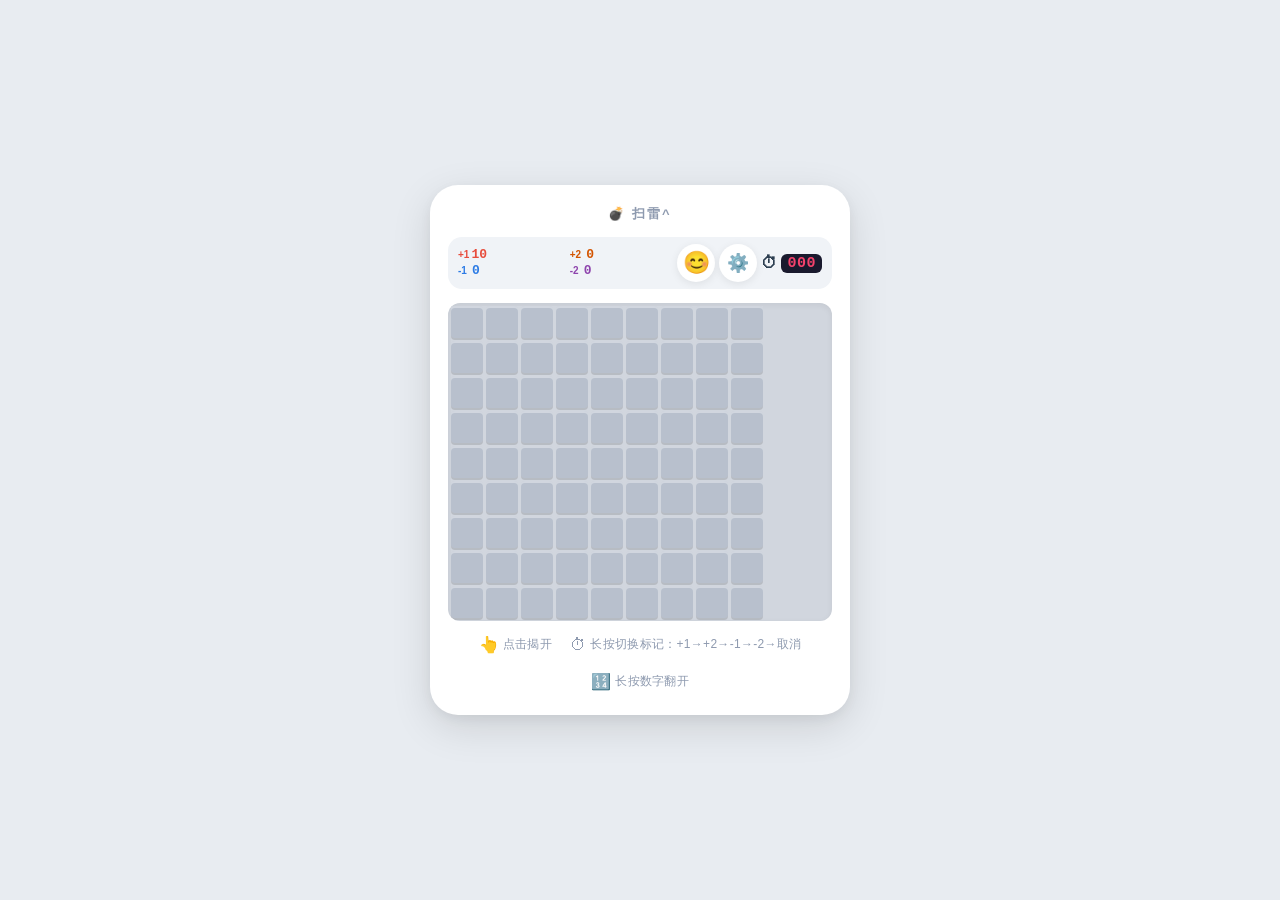
==== index.html @ 3aba7bf2 "Add files via upload" ====
<!DOCTYPE html>
<html lang="zh-CN">
<head>
    <meta charset="UTF-8">
    <meta name="viewport" content="width=device-width, initial-scale=1.0, maximum-scale=1.0, user-scalable=no, viewport-fit=cover">
    <title>扫雷^</title>
    <style>
        /* ===== CSS 变量（默认配色） ===== */
        :root {
            --cell-bg: #b8c0cd;
            --revealed-bg: #e9edf2;
            --num1-color: #2c7be5;
            --num2-color: #27ae60;
            --num3-color: #e74c3c;
            --num4-color: #1a237e;
            --num5-color: #7f1d1d;
            --num6-color: #00838f;
            --num7-color: #1a1a2e;
            --num8-color: #5d6d7e;
            --neg-num1-color: #d94b8a;
            --neg-num2-color: #d94b2a;
            --neg-num3-color: #2b8fe7;
            --neg-num4-color: #e7c82b;
            --neg-num5-color: #2be7c8;
            --neg-num6-color: #e72b8f;
            --neg-num7-color: #8f2be7;
            --neg-num8-color: #2b8fe7;
            --zero-color: #ffffff;
            --cell-size: 32px;
            --gap-size: 3px;
            --flag-pos1-color: #e74c3c;
            --flag-pos2-color: #d35400;
            --flag-neg1-color: #2c7be5;
            --flag-neg2-color: #8e44ad;
        }

        /* ===== 全局重置 ===== */
        * {
            box-sizing: border-box;
            margin: 0;
            padding: 0;
            -webkit-tap-highlight-color: transparent;
            user-select: none;
            -webkit-touch-callout: none;
        }

        body {
            font-family: -apple-system, 'Segoe UI', Roboto, 'Helvetica Neue', Arial, sans-serif;
            background: #e8ecf1;
            min-height: 100vh;
            min-height: 100dvh;
            display: flex;
            justify-content: center;
            align-items: center;
            padding: 12px;
            touch-action: pan-y;
        }

        .game-container {
            background: #ffffff;
            border-radius: 28px;
            padding: 20px 18px 24px;
            box-shadow: 0 12px 40px rgba(0, 0, 0, 0.12), 0 4px 12px rgba(0, 0, 0, 0.05);
            width: 100%;
            max-width: 420px;
            transition: all 0.2s;
            position: relative;
            display: flex;
            flex-direction: column;
            max-height: 90vh;
            max-height: 90dvh;
        }

        .game-title {
            text-align: center;
            font-size: 13px;
            font-weight: 600;
            color: #8e9aaf;
            letter-spacing: 2px;
            margin-bottom: 14px;
            text-transform: uppercase;
            flex-shrink: 0;
        }

        /* ===== 状态栏 ===== */
        .status-bar {
            display: flex;
            justify-content: space-between;
            align-items: center;
            background: #f0f3f7;
            border-radius: 14px;
            padding: 6px 10px;
            margin-bottom: 14px;
            font-weight: 600;
            height: 52px;
            gap: 4px;
            flex-shrink: 0;
        }

        .status-mines {
            display: grid;
            grid-template-columns: 1fr 1fr;
            gap: 0 8px;
            flex: 1;
            min-width: 0;
            padding: 2px 0;
        }
        .mine-remain-item {
            display: flex;
            align-items: center;
            gap: 2px;
            font-size: 11px;
            font-weight: 700;
            line-height: 1.2;
            white-space: nowrap;
        }
        .mine-remain-item .label {
            font-weight: 600;
            font-size: 10px;
        }
        .mine-remain-item .num {
            font-size: 13px;
            font-weight: 700;
            font-family: 'Courier New', monospace;
            min-width: 14px;
            text-align: center;
        }
        .mine-remain-item.pos1 .label { color: var(--flag-pos1-color); }
        .mine-remain-item.pos1 .num { color: var(--flag-pos1-color); }
        .mine-remain-item.pos2 .label { color: var(--flag-pos2-color); }
        .mine-remain-item.pos2 .num { color: var(--flag-pos2-color); }
        .mine-remain-item.neg1 .label { color: var(--flag-neg1-color); }
        .mine-remain-item.neg1 .num { color: var(--flag-neg1-color); }
        .mine-remain-item.neg2 .label { color: var(--flag-neg2-color); }
        .mine-remain-item.neg2 .num { color: var(--flag-neg2-color); }
        .mine-remain-item .num.negative {
            color: #e74c3c !important;
        }

        .status-buttons {
            display: flex;
            gap: 4px;
            flex-shrink: 0;
        }

        .reset-btn, .settings-btn {
            width: 38px;
            height: 38px;
            border-radius: 50%;
            border: none;
            background: #ffffff;
            font-size: 22px;
            cursor: pointer;
            box-shadow: 0 2px 8px rgba(0, 0, 0, 0.08);
            transition: transform 0.15s ease, box-shadow 0.15s ease;
            display: flex;
            align-items: center;
            justify-content: center;
            line-height: 1;
            touch-action: manipulation;
            flex-shrink: 0;
        }
        .reset-btn:active, .settings-btn:active {
            transform: scale(0.88);
            box-shadow: 0 1px 4px rgba(0, 0, 0, 0.06);
        }
        .settings-btn {
            font-size: 18px;
        }
        .reset-btn.game-over {
            animation: pulse 0.6s ease 3;
        }
        @keyframes pulse {
            0%, 100% { transform: scale(1); }
            50% { transform: scale(1.15); }
        }

        .status-timer {
            display: flex;
            align-items: center;
            gap: 4px;
            color: #2c3e50;
            font-variant-numeric: tabular-nums;
            flex-shrink: 0;
            font-size: 14px;
        }
        .status-timer .icon {
            font-size: 16px;
            line-height: 1;
        }
        .status-timer .number {
            min-width: 28px;
            text-align: center;
            background: #1a1a2e;
            color: #f5426c;
            padding: 1px 6px;
            border-radius: 6px;
            font-size: 15px;
            font-weight: 700;
            letter-spacing: 0.5px;
            font-family: 'Courier New', monospace;
        }

        /* ===== 网格容器 ===== */
        .grid-wrapper {
            position: relative;
            touch-action: pan-x pan-y;
            border-radius: 12px;
            overflow: auto;
            background: #d1d6de;
            padding: 3px;
            box-shadow: inset 0 2px 6px rgba(0, 0, 0, 0.06);
            flex: 1;
            min-height: 0;
            -webkit-overflow-scrolling: touch;
            scrollbar-width: thin;
            scrollbar-color: #b0b8c4 #d1d6de;
        }
        .grid-wrapper::-webkit-scrollbar {
            width: 6px;
            height: 6px;
        }
        .grid-wrapper::-webkit-scrollbar-thumb {
            background: #b0b8c4;
            border-radius: 4px;
        }
        .grid-wrapper::-webkit-scrollbar-track {
            background: #d1d6de;
        }

        .grid {
            display: grid;
            gap: var(--gap-size);
            background: #d1d6de;
            width: fit-content;
            height: fit-content;
        }

        .cell {
            background: var(--cell-bg);
            border-radius: 4px;
            display: flex;
            align-items: center;
            justify-content: center;
            font-size: calc(var(--cell-size) * 0.6);
            font-weight: 800;
            cursor: pointer;
            transition: background 0.1s ease, transform 0.1s ease, box-shadow 0.1s ease;
            box-shadow: 0 2px 0 rgba(0, 0, 0, 0.12), inset 0 2px 0 rgba(255, 255, 255, 0.35);
            color: #1a1a2e;
            touch-action: none;
            position: relative;
            will-change: transform;
            width: var(--cell-size);
            height: var(--cell-size);
            flex-shrink: 0;
        }
        .cell:active:not(.revealed):not(.flagged) {
            transform: scale(0.92);
            box-shadow: 0 1px 0 rgba(0, 0, 0, 0.08);
        }
        .cell.revealed {
            background: var(--revealed-bg);
            box-shadow: inset 0 1px 3px rgba(0, 0, 0, 0.06);
            cursor: default;
        }
        .cell.revealed:active {
            transform: none;
        }
        .cell.flagged {
            background: var(--cell-bg);
            box-shadow: 0 2px 0 rgba(0, 0, 0, 0.12), inset 0 2px 0 rgba(255, 255, 255, 0.35);
        }
        .cell.flagged .flag-label {
            font-size: calc(var(--cell-size) * 0.5);
            font-weight: 700;
            line-height: 1;
        }
        .cell.flagged .flag-label.pos1 { color: var(--flag-pos1-color); }
        .cell.flagged .flag-label.pos2 { color: var(--flag-pos2-color); }
        .cell.flagged .flag-label.neg1 { color: var(--flag-neg1-color); }
        .cell.flagged .flag-label.neg2 { color: var(--flag-neg2-color); }

        .cell.mine-exploded {
            background: #f5426c !important;
            box-shadow: inset 0 0 0 2px #c0392b !important;
        }
        .cell.mine-shown {
            background: var(--revealed-bg);
            box-shadow: inset 0 1px 3px rgba(0, 0, 0, 0.06);
        }
        .cell.mine-shown .mine-icon {
            font-size: calc(var(--cell-size) * 0.55);
            line-height: 1;
        }
        .cell.flag-wrong {
            background: #e9edf2;
            box-shadow: inset 0 1px 3px rgba(0, 0, 0, 0.06);
        }
        .cell.flag-wrong .wrong-icon {
            font-size: calc(var(--cell-size) * 0.5);
            color: #e74c3c;
        }

        .cell.n1 { color: var(--num1-color); }
        .cell.n2 { color: var(--num2-color); }
        .cell.n3 { color: var(--num3-color); }
        .cell.n4 { color: var(--num4-color); }
        .cell.n5 { color: var(--num5-color); }
        .cell.n6 { color: var(--num6-color); }
        .cell.n7 { color: var(--num7-color); }
        .cell.n8 { color: var(--num8-color); }
        .cell.nn1 { color: var(--neg-num1-color); }
        .cell.nn2 { color: var(--neg-num2-color); }
        .cell.nn3 { color: var(--neg-num3-color); }
        .cell.nn4 { color: var(--neg-num4-color); }
        .cell.nn5 { color: var(--neg-num5-color); }
        .cell.nn6 { color: var(--neg-num6-color); }
        .cell.nn7 { color: var(--neg-num7-color); }
        .cell.nn8 { color: var(--neg-num8-color); }
        .cell.zero { color: var(--zero-color); }

        .cell.chord-highlight {
            box-shadow: 0 0 0 3px #ffcc00, 0 0 12px #ffaa00 !important;
            z-index: 2;
            transition: box-shadow 0.15s ease;
        }
        .cell.revealed.chord-highlight {
            box-shadow: 0 0 0 3px #ffcc00, 0 0 12px #ffaa00 !important;
        }

        .footer-hint {
            display: flex;
            justify-content: center;
            gap: 18px;
            margin-top: 14px;
            font-size: 12px;
            color: #8e9aaf;
            font-weight: 500;
            letter-spacing: 0.3px;
            flex-wrap: wrap;
            flex-shrink: 0;
        }
        .footer-hint span {
            display: flex;
            align-items: center;
            gap: 4px;
        }
        .footer-hint .hint-icon {
            font-size: 16px;
        }

        .game-overlay {
            position: absolute;
            inset: 0;
            background: rgba(0, 0, 0, 0.45);
            backdrop-filter: blur(6px);
            -webkit-backdrop-filter: blur(6px);
            border-radius: 12px;
            display: none;
            flex-direction: column;
            align-items: center;
            justify-content: center;
            gap: 8px;
            z-index: 10;
            animation: fadeIn 0.35s ease;
        }
        .game-overlay.show {
            display: flex;
        }
        @keyframes fadeIn {
            from { opacity: 0; transform: scale(0.96); }
            to { opacity: 1; transform: scale(1); }
        }
        .game-overlay .result-icon { font-size: 56px; line-height: 1; }
        .game-overlay .result-text { font-size: 22px; font-weight: 700; color: #ffffff; text-shadow: 0 2px 12px rgba(0,0,0,0.2); }
        .game-overlay .result-sub { font-size: 13px; color: rgba(255,255,255,0.75); margin-top: 2px; }

        /* ===== 设置面板 ===== */
        .settings-overlay {
            position: fixed;
            inset: 0;
            background: rgba(0, 0, 0, 0.5);
            backdrop-filter: blur(4px);
            -webkit-backdrop-filter: blur(4px);
            display: none;
            justify-content: center;
            align-items: center;
            z-index: 1000;
            padding: 20px;
            animation: fadeIn 0.25s ease;
        }
        .settings-overlay.open {
            display: flex;
        }
        .settings-panel {
            background: #ffffff;
            border-radius: 24px;
            max-width: 420px;
            width: 100%;
            max-height: 85vh;
            padding: 24px 20px 20px;
            box-shadow: 0 20px 60px rgba(0, 0, 0, 0.3);
            display: flex;
            flex-direction: column;
            overflow: hidden;
            animation: slideUp 0.25s ease;
        }
        @keyframes slideUp {
            from { transform: translateY(30px); opacity: 0; }
            to { transform: translateY(0); opacity: 1; }
        }
        .settings-header {
            display: flex;
            justify-content: space-between;
            align-items: center;
            margin-bottom: 16px;
            flex-shrink: 0;
        }
        .settings-header h2 { font-size: 18px; font-weight: 700; color: #1a1a2e; }
        .settings-close {
            background: none;
            border: none;
            font-size: 28px;
            line-height: 1;
            cursor: pointer;
            color: #8e9aaf;
            padding: 0 4px;
            touch-action: manipulation;
        }
        .settings-tabs {
            display: flex;
            gap: 8px;
            margin-bottom: 16px;
            flex-shrink: 0;
            border-bottom: 2px solid #eef0f2;
            padding-bottom: 8px;
        }
        .settings-tabs button {
            flex: 1;
            padding: 8px 0;
            border: none;
            background: none;
            font-size: 15px;
            font-weight: 600;
            color: #8e9aaf;
            cursor: pointer;
            transition: color 0.15s, border-color 0.15s;
            border-bottom: 2px solid transparent;
            margin-bottom: -10px;
            touch-action: manipulation;
        }
        .settings-tabs button.active {
            color: #2c7be5;
            border-bottom-color: #2c7be5;
        }
        .settings-tabs button:active {
            transform: scale(0.96);
        }
        .settings-tab-content {
            display: none;
            overflow-y: auto;
            flex: 1;
            padding-right: 4px;
        }
        .settings-tab-content.active {
            display: block;
        }

        .settings-group { margin-bottom: 14px; }
        .settings-group label { display: block; font-size: 13px; font-weight: 600; color: #2c3e50; margin-bottom: 4px; }
        .settings-color-row { display: flex; align-items: center; gap: 12px; }
        .settings-color-row input[type="color"] {
            width: 44px; height: 44px; border: 2px solid #d1d6de; border-radius: 8px; padding: 2px;
            cursor: pointer; background: transparent; flex-shrink: 0;
        }
        .settings-color-row input[type="text"] {
            flex: 1; padding: 8px 10px; border: 1.5px solid #d1d6de; border-radius: 8px;
            font-size: 14px; font-family: monospace; background: #f8f9fa; color: #1a1a2e;
            outline: none; transition: border 0.15s;
        }
        .settings-color-row input[type="text"]:focus { border-color: #2c7be5; }

        .config-group { margin-bottom: 16px; }
        .config-group label { display: block; font-size: 13px; font-weight: 600; color: #2c3e50; margin-bottom: 4px; }
        .config-group input[type="number"] {
            width: 100%; padding: 10px 12px; border: 1.5px solid #d1d6de; border-radius: 8px;
            font-size: 16px; background: #f8f9fa; color: #1a1a2e; outline: none; transition: border 0.15s;
            -moz-appearance: textfield;
        }
        .config-group input[type="number"]:focus { border-color: #2c7be5; }
        .config-group input[type="number"]::-webkit-outer-spin-button,
        .config-group input[type="number"]::-webkit-inner-spin-button {
            -webkit-appearance: none; margin: 0;
        }
        .config-hint { font-size: 12px; color: #8e9aaf; margin-top: 4px; }

        .preset-grid {
            display: grid;
            grid-template-columns: repeat(3, 1fr);
            gap: 6px;
            margin-bottom: 6px;
        }
        .preset-btn {
            padding: 6px 4px;
            border: 1.5px solid #d1d6de;
            border-radius: 8px;
            background: #f8f9fa;
            font-size: 11px;
            font-weight: 600;
            color: #2c3e50;
            cursor: pointer;
            transition: background 0.15s, border-color 0.15s, transform 0.1s;
            touch-action: manipulation;
            text-align: center;
            line-height: 1.3;
            min-height: 32px;
        }
        .preset-btn:active {
            transform: scale(0.94);
            background: #e9ecf0;
        }
        .preset-btn:hover {
            border-color: #2c7be5;
            background: #f0f4ff;
        }
        .preset-label {
            font-size: 12px;
            font-weight: 600;
            color: #2c3e50;
            margin-bottom: 6px;
            display: block;
        }

        .settings-actions {
            display: flex; gap: 12px; margin-top: 16px; flex-shrink: 0;
            padding-top: 12px; border-top: 1px solid #eef0f2;
        }
        .settings-actions button {
            flex: 1; padding: 12px; border: none; border-radius: 12px;
            font-size: 15px; font-weight: 600; cursor: pointer;
            transition: transform 0.1s, box-shadow 0.1s;
            touch-action: manipulation;
        }
        .settings-actions button:active { transform: scale(0.96); }
        .btn-reset-default { background: #f0f3f7; color: #2c3e50; }
        .btn-save { background: #2c7be5; color: #ffffff; box-shadow: 0 4px 12px rgba(44,123,229,0.25); }
        .btn-save:active { box-shadow: 0 2px 6px rgba(44,123,229,0.2); }

        /* ===== 响应式 ===== */
        @media (max-width: 400px) {
            .game-container { padding: 14px 12px 18px; border-radius: 20px; }
            .status-bar { padding: 4px 8px; height: 46px; border-radius: 10px; }
            .status-mines { gap: 0 4px; }
            .mine-remain-item { font-size: 9px; }
            .mine-remain-item .num { font-size: 11px; min-width: 12px; }
            .reset-btn, .settings-btn { width: 32px; height: 32px; font-size: 18px; }
            .settings-btn { font-size: 15px; }
            .status-timer { font-size: 12px; }
            .status-timer .number { font-size: 13px; min-width: 24px; padding: 1px 4px; }
            .footer-hint { font-size: 11px; gap: 12px; margin-top: 10px; }
            .game-overlay .result-icon { font-size: 44px; }
            .game-overlay .result-text { font-size: 18px; }
            .settings-panel { padding: 20px 16px 16px; }
            .settings-color-row input[type="color"] { width: 38px; height: 38px; }
            :root { --cell-size: 28px; }
            .preset-btn { font-size: 10px; padding: 4px 3px; min-height: 28px; }
        }
        @media (max-width: 360px) {
            .game-container { padding: 10px 8px 14px; border-radius: 16px; }
            .status-bar { padding: 3px 6px; height: 40px; border-radius: 8px; }
            .status-mines { gap: 0 3px; }
            .mine-remain-item { font-size: 8px; }
            .mine-remain-item .num { font-size: 10px; min-width: 10px; }
            .reset-btn, .settings-btn { width: 28px; height: 28px; font-size: 15px; }
            .settings-btn { font-size: 13px; }
            .status-timer { font-size: 10px; }
            .status-timer .number { font-size: 11px; min-width: 20px; padding: 1px 3px; }
            .footer-hint { font-size: 10px; gap: 8px; margin-top: 8px; flex-wrap: wrap; }
            .game-overlay .result-icon { font-size: 36px; }
            .game-overlay .result-text { font-size: 16px; }
            .game-title { font-size: 11px; margin-bottom: 10px; }
            .settings-panel { padding: 16px 12px 14px; }
            .settings-color-row input[type="color"] { width: 34px; height: 34px; }
            .settings-color-row input[type="text"] { font-size: 12px; padding: 6px 8px; }
            :root { --cell-size: 24px; }
            .preset-btn { font-size: 9px; padding: 3px 2px; min-height: 24px; }
        }
        @media (max-height: 500px) and (orientation: landscape) {
            .game-container { padding: 10px 16px 14px; max-width: 380px; max-height: 95vh; }
            .game-title { display: none; }
            .status-bar { height: 36px; padding: 3px 8px; margin-bottom: 8px; }
            .mine-remain-item { font-size: 8px; }
            .mine-remain-item .num { font-size: 10px; min-width: 10px; }
            .reset-btn, .settings-btn { width: 28px; height: 28px; font-size: 15px; }
            .settings-btn { font-size: 13px; }
            .status-timer { font-size: 10px; }
            .status-timer .number { font-size: 11px; min-width: 20px; padding: 1px 3px; }
            .footer-hint { margin-top: 6px; font-size: 10px; }
            .settings-panel { max-height: 90vh; padding: 16px; }
            :root { --cell-size: 24px; }
            .preset-btn { font-size: 9px; padding: 3px 2px; min-height: 24px; }
        }
        @supports (padding: max(0px)) {
            .game-container { padding-left: max(18px, env(safe-area-inset-left)); padding-right: max(18px, env(safe-area-inset-right)); }
        }
    </style>
</head>
<body>

    <div class="game-container" id="app">
        <div class="game-title">💣 扫雷^</div>

        <!-- ===== 状态栏 ===== -->
        <div class="status-bar">
            <div class="status-mines" id="statusMines">
                <span class="mine-remain-item pos1"><span class="label">+1</span><span class="num" id="pos1Remain">0</span></span>
                <span class="mine-remain-item pos2"><span class="label">+2</span><span class="num" id="pos2Remain">0</span></span>
                <span class="mine-remain-item neg1"><span class="label">-1</span><span class="num" id="neg1Remain">0</span></span>
                <span class="mine-remain-item neg2"><span class="label">-2</span><span class="num" id="neg2Remain">0</span></span>
            </div>
            <div class="status-buttons">
                <button class="reset-btn" id="resetBtn" aria-label="重新开始">😊</button>
                <button class="settings-btn" id="settingsBtn" aria-label="设置">⚙️</button>
            </div>
            <div class="status-timer">
                <span class="icon">⏱</span>
                <span class="number" id="timerDisplay">000</span>
            </div>
        </div>

        <!-- ===== 网格 ===== -->
        <div class="grid-wrapper" id="gridWrapper">
            <div class="grid" id="grid"></div>
            <div class="game-overlay" id="gameOverlay">
                <div class="result-icon" id="resultIcon">💥</div>
                <div class="result-text" id="resultText">游戏结束</div>
                <div class="result-sub" id="resultSub">点击 😊 重新开始</div>
            </div>
        </div>

        <div class="footer-hint">
            <span><span class="hint-icon">👆</span> 点击揭开</span>
            <span><span class="hint-icon">⏱</span> 长按切换标记：+1→+2→-1→-2→取消</span>
            <span><span class="hint-icon">🔢</span> 长按数字翻开</span>
        </div>
    </div>

    <!-- ===== 设置面板 ===== -->
    <div class="settings-overlay" id="settingsOverlay">
        <div class="settings-panel">
            <div class="settings-header">
                <h2>⚙️ 设置</h2>
                <button class="settings-close" id="settingsClose">✕</button>
            </div>
            <div class="settings-tabs" id="settingsTabs">
                <button class="active" data-tab="color">🎨 颜色</button>
                <button data-tab="config">⚙️ 配置</button>
            </div>
            <div class="settings-tab-content active" id="tabColor">
                <div id="settingsItems"></div>
            </div>
            <div class="settings-tab-content" id="tabConfig">
                <div class="config-group" style="margin-bottom: 12px;">
                    <span class="preset-label">📌 预设配置</span>
                    <div class="preset-grid" id="presetGrid"></div>
                </div>
                <div class="config-group">
                    <label for="configRows">高度（行数）</label>
                    <input type="number" id="configRows" min="1" max="72" value="9">
                    <div class="config-hint">1 ~ 72</div>
                </div>
                <div class="config-group">
                    <label for="configCols">宽度（列数）</label>
                    <input type="number" id="configCols" min="1" max="72" value="9">
                    <div class="config-hint">1 ~ 72，且不能与高度同时为 1</div>
                </div>
                <div class="config-group">
                    <label for="configMines">总雷数</label>
                    <input type="number" id="configMines" min="1" value="10">
                    <div class="config-hint" id="mineHint">最大 ≤ floor(行×列/2)</div>
                </div>
                <div class="config-group">
                    <label for="configPosDouble">正双雷数量 (+2)</label>
                    <input type="number" id="configPosDouble" min="0" value="0">
                    <div class="config-hint">≥0，且 ≤ 总雷数</div>
                </div>
                <div class="config-group">
                    <label for="configNegTotal">负雷总数 (-1 和 -2)</label>
                    <input type="number" id="configNegTotal" min="0" value="0">
                    <div class="config-hint" id="negTotalHint">≤ 总雷数 − 正双雷数</div>
                </div>
                <div class="config-group">
                    <label for="configNegDouble">负双雷数量 (-2)</label>
                    <input type="number" id="configNegDouble" min="0" value="0">
                    <div class="config-hint">0 ~ 负雷总数</div>
                </div>
            </div>
            <div class="settings-actions">
                <button class="btn-reset-default" id="resetDefaultColors">重置默认</button>
                <button class="btn-save" id="saveSettings">保存</button>
            </div>
        </div>
    </div>

    <script>
        // ============================================================
        //  扫雷 · 正负雷版  —— 完整逻辑（含12种预设配置）
        // ============================================================

        (function() {
            'use strict';

            // ---------- 常量 ----------
            const DEFAULT_ROWS = 9;
            const DEFAULT_COLS = 9;
            const DEFAULT_MINES = 10;
            const DEFAULT_POS_DOUBLE = 0;
            const DEFAULT_NEG_TOTAL = 0;
            const DEFAULT_NEG_DOUBLE = 0;
            const LONG_PRESS_MS = 450;

            // ---------- 预设配置数据 ----------
            const PRESET_DATA = [
                { name: '初级', rows: 9, cols: 9, mines: 10, posDouble: 0, negTotal: 0, negDouble: 0 },
                { name: '中级', rows: 16, cols: 16, mines: 40, posDouble: 0, negTotal: 0, negDouble: 0 },
                { name: '专家', rows: 16, cols: 30, mines: 99, posDouble: 0, negTotal: 0, negDouble: 0 },
                { name: '初级-双雷', rows: 9, cols: 9, mines: 10, posDouble: 3, negTotal: 0, negDouble: 0 },
                { name: '中级-双雷', rows: 16, cols: 16, mines: 40, posDouble: 12, negTotal: 0, negDouble: 0 },
                { name: '专家-双雷', rows: 16, cols: 30, mines: 99, posDouble: 39, negTotal: 0, negDouble: 0 },
                { name: '初级-负雷', rows: 9, cols: 9, mines: 10, posDouble: 0, negTotal: 3, negDouble: 0 },
                { name: '中级-负雷', rows: 16, cols: 16, mines: 40, posDouble: 0, negTotal: 12, negDouble: 0 },
                { name: '专家-负雷', rows: 16, cols: 30, mines: 99, posDouble: 0, negTotal: 39, negDouble: 0 },
                { name: '初级-负双雷', rows: 9, cols: 9, mines: 10, posDouble: 1, negTotal: 2, negDouble: 1 },
                { name: '中级-负双雷', rows: 16, cols: 16, mines: 40, posDouble: 5, negTotal: 7, negDouble: 2 },
                { name: '专家-负双雷', rows: 16, cols: 30, mines: 99, posDouble: 15, negTotal: 24, negDouble: 9 },
            ];

            // ---------- DOM 引用 ----------
            const gridEl = document.getElementById('grid');
            const timerDisplayEl = document.getElementById('timerDisplay');
            const resetBtn = document.getElementById('resetBtn');
            const overlay = document.getElementById('gameOverlay');
            const resultIcon = document.getElementById('resultIcon');
            const resultText = document.getElementById('resultText');
            const resultSub = document.getElementById('resultSub');
            const gridWrapper = document.getElementById('gridWrapper');
            const settingsBtn = document.getElementById('settingsBtn');
            const settingsOverlay = document.getElementById('settingsOverlay');
            const settingsClose = document.getElementById('settingsClose');
            const settingsItems = document.getElementById('settingsItems');
            const resetDefaultColorsBtn = document.getElementById('resetDefaultColors');
            const saveSettingsBtn = document.getElementById('saveSettings');
            const configRows = document.getElementById('configRows');
            const configCols = document.getElementById('configCols');
            const configMines = document.getElementById('configMines');
            const configPosDouble = document.getElementById('configPosDouble');
            const configNegTotal = document.getElementById('configNegTotal');
            const configNegDouble = document.getElementById('configNegDouble');
            const mineHint = document.getElementById('mineHint');
            const negTotalHint = document.getElementById('negTotalHint');
            const settingsTabs = document.getElementById('settingsTabs');
            const presetGrid = document.getElementById('presetGrid');

            const pos1RemainEl = document.getElementById('pos1Remain');
            const pos2RemainEl = document.getElementById('pos2Remain');
            const neg1RemainEl = document.getElementById('neg1Remain');
            const neg2RemainEl = document.getElementById('neg2Remain');

            // ---------- 颜色变量 ----------
            const colorVars = {
                '未揭开背景': '--cell-bg',
                '已揭开背景': '--revealed-bg',
                '数字1颜色': '--num1-color',
                '数字2颜色': '--num2-color',
                '数字3颜色': '--num3-color',
                '数字4颜色': '--num4-color',
                '数字5颜色': '--num5-color',
                '数字6颜色': '--num6-color',
                '数字7颜色': '--num7-color',
                '数字8颜色': '--num8-color',
                '负数字1颜色': '--neg-num1-color',
                '负数字2颜色': '--neg-num2-color',
                '负数字3颜色': '--neg-num3-color',
                '负数字4颜色': '--neg-num4-color',
                '负数字5颜色': '--neg-num5-color',
                '负数字6颜色': '--neg-num6-color',
                '负数字7颜色': '--neg-num7-color',
                '负数字8颜色': '--neg-num8-color',
                '数字0颜色': '--zero-color',
                '+1标记颜色': '--flag-pos1-color',
                '+2标记颜色': '--flag-pos2-color',
                '-1标记颜色': '--flag-neg1-color',
                '-2标记颜色': '--flag-neg2-color',
            };

            const defaultColors = {
                '--cell-bg': '#b8c0cd',
                '--revealed-bg': '#e9edf2',
                '--num1-color': '#2c7be5',
                '--num2-color': '#27ae60',
                '--num3-color': '#e74c3c',
                '--num4-color': '#1a237e',
                '--num5-color': '#7f1d1d',
                '--num6-color': '#00838f',
                '--num7-color': '#1a1a2e',
                '--num8-color': '#5d6d7e',
                '--neg-num1-color': '#d94b8a',
                '--neg-num2-color': '#d94b2a',
                '--neg-num3-color': '#2b8fe7',
                '--neg-num4-color': '#e7c82b',
                '--neg-num5-color': '#2be7c8',
                '--neg-num6-color': '#e72b8f',
                '--neg-num7-color': '#8f2be7',
                '--neg-num8-color': '#2b8fe7',
                '--zero-color': '#ffffff',
                '--flag-pos1-color': '#e74c3c',
                '--flag-pos2-color': '#d35400',
                '--flag-neg1-color': '#2c7be5',
                '--flag-neg2-color': '#8e44ad',
            };

            // ---------- 游戏配置 ----------
            let ROWS = DEFAULT_ROWS;
            let COLS = DEFAULT_COLS;
            let TOTAL_MINES = DEFAULT_MINES;
            let POS_DOUBLE = DEFAULT_POS_DOUBLE;
            let NEG_TOTAL = DEFAULT_NEG_TOTAL;
            let NEG_DOUBLE = DEFAULT_NEG_DOUBLE;

            let configPos1 = 0;
            let configPos2 = 0;
            let configNeg1 = 0;
            let configNeg2 = 0;

            // ---------- 游戏状态 ----------
            let board = [];
            let gameActive = false;
            let gameOver = false;
            let firstClick = true;
            let flagCount = 0;
            let revealedCount = 0;
            let timerInterval = null;
            let seconds = 0;
            let timerStarted = false;

            let touchState = {
                cell: null,
                row: -1,
                col: -1,
                timer: null,
                startX: 0,
                startY: 0,
                isLongPress: false,
            };

            // ---------- 工具函数 ----------
            function formatTime(sec) {
                return String(Math.min(sec, 999)).padStart(3, '0');
            }

            // ---------- 颜色设置 ----------
            function getCurrentColors() {
                const colors = {};
                for (const [label, varName] of Object.entries(colorVars)) {
                    const val = getComputedStyle(document.documentElement).getPropertyValue(varName).trim();
                    colors[varName] = val || defaultColors[varName];
                }
                return colors;
            }
            function applyColors(colorMap) {
                for (const [varName, hex] of Object.entries(colorMap)) {
                    if (hex && hex.startsWith('#')) {
                        document.documentElement.style.setProperty(varName, hex);
                    }
                }
            }
            function saveColorsToStorage(colorMap) {
                try { localStorage.setItem('minesweeper-colors', JSON.stringify(colorMap)); } catch (_) {}
            }
            function loadColorsFromStorage() {
                try {
                    const data = localStorage.getItem('minesweeper-colors');
                    if (data) {
                        const parsed = JSON.parse(data);
                        const valid = {};
                        for (const [key, val] of Object.entries(parsed)) {
                            if (defaultColors.hasOwnProperty(key) && val && val.startsWith('#')) {
                                valid[key] = val;
                            }
                        }
                        if (Object.keys(valid).length > 0) return valid;
                    }
                } catch (_) {}
                return null;
            }
            function resetToDefaultColors() {
                applyColors(defaultColors);
                saveColorsToStorage(defaultColors);
                buildSettingsItems();
            }
            function buildSettingsItems() {
                const colors = getCurrentColors();
                let html = '';
                for (const [label, varName] of Object.entries(colorVars)) {
                    const hex = colors[varName] || defaultColors[varName];
                    html += `
                        <div class="settings-group" data-var="${varName}">
                            <label>${label}</label>
                            <div class="settings-color-row">
                                <input type="color" value="${hex}" data-var="${varName}">
                                <input type="text" value="${hex}" data-var="${varName}" spellcheck="false">
                            </div>
                        </div>
                    `;
                }
                settingsItems.innerHTML = html;
                settingsItems.querySelectorAll('.settings-color-row').forEach(row => {
                    const colorInput = row.querySelector('input[type="color"]');
                    const textInput = row.querySelector('input[type="text"]');
                    const varName = colorInput.dataset.var;
                    colorInput.addEventListener('input', function() {
                        textInput.value = this.value;
                    });
                    textInput.addEventListener('input', function() {
                        const val = this.value.trim();
                        if (/^#[0-9a-fA-F]{6}$/.test(val)) {
                            colorInput.value = val;
                        }
                    });
                    textInput.addEventListener('blur', function() {
                        const val = this.value.trim();
                        if (!/^#[0-9a-fA-F]{6}$/.test(val)) {
                            this.value = colorInput.value;
                        }
                    });
                });
            }

            // ---------- 配置存储 ----------
            function loadConfigFromStorage() {
                try {
                    const data = localStorage.getItem('minesweeper-config');
                    if (data) {
                        const parsed = JSON.parse(data);
                        if (parsed.rows && parsed.cols && parsed.mines !== undefined &&
                            parsed.posDouble !== undefined && parsed.negTotal !== undefined &&
                            parsed.negDouble !== undefined) {
                            return parsed;
                        }
                    }
                } catch (_) {}
                return null;
            }
            function saveConfigToStorage(rows, cols, mines, posDouble, negTotal, negDouble) {
                try {
                    localStorage.setItem('minesweeper-config', JSON.stringify({ rows, cols, mines, posDouble, negTotal,
                            negDouble }));
                } catch (_) {}
            }

            function calcConfigCounts() {
                configPos1 = TOTAL_MINES - POS_DOUBLE - NEG_TOTAL;
                configPos2 = POS_DOUBLE;
                configNeg1 = NEG_TOTAL - NEG_DOUBLE;
                configNeg2 = NEG_DOUBLE;
                if (configPos1 < 0) configPos1 = 0;
                if (configNeg1 < 0) configNeg1 = 0;
            }

            function applyConfig(rows, cols, mines, posDouble, negTotal, negDouble) {
                ROWS = rows;
                COLS = cols;
                TOTAL_MINES = mines;
                POS_DOUBLE = posDouble;
                NEG_TOTAL = negTotal;
                NEG_DOUBLE = negDouble;
                calcConfigCounts();
                // 更新输入框显示
                configRows.value = rows;
                configCols.value = cols;
                configMines.value = mines;
                configPosDouble.value = posDouble;
                configNegTotal.value = negTotal;
                configNegDouble.value = negDouble;
                updateHints();
                // 不立即更新剩余数量，等待 resetGame 后由 updateUI 刷新
            }

            function validateConfig() {
                let rows = parseInt(configRows.value, 10);
                let cols = parseInt(configCols.value, 10);
                let mines = parseInt(configMines.value, 10);
                let posDouble = parseInt(configPosDouble.value, 10);
                let negTotal = parseInt(configNegTotal.value, 10);
                let negDouble = parseInt(configNegDouble.value, 10);

                if (isNaN(rows) || rows < 1) rows = 1;
                if (isNaN(cols) || cols < 1) cols = 1;
                if (rows > 72) rows = 72;
                if (cols > 72) cols = 72;
                if (rows === 1 && cols === 1) {
                    alert('高度和宽度不能同时为 1，请至少增加一个维度。');
                    return null;
                }
                const maxTotal = Math.floor((rows * cols) / 2);
                if (isNaN(mines) || mines < 1) mines = 1;
                if (mines > maxTotal) mines = maxTotal;

                if (isNaN(posDouble) || posDouble < 0) posDouble = 0;
                if (posDouble > mines) posDouble = mines;

                if (isNaN(negTotal) || negTotal < 0) negTotal = 0;
                if (negTotal > (mines - posDouble)) negTotal = mines - posDouble;

                if (isNaN(negDouble) || negDouble < 0) negDouble = 0;
                if (negDouble > negTotal) negDouble = negTotal;

                configRows.value = rows;
                configCols.value = cols;
                configMines.value = mines;
                configPosDouble.value = posDouble;
                configNegTotal.value = negTotal;
                configNegDouble.value = negDouble;
                updateHints();
                return { rows, cols, mines, posDouble, negTotal, negDouble };
            }

            function updateHints() {
                const rows = parseInt(configRows.value) || 1;
                const cols = parseInt(configCols.value) || 1;
                const maxTotal = Math.floor((rows * cols) / 2);
                const current = parseInt(configMines.value) || 1;
                mineHint.textContent = `最大 ≤ ${maxTotal}（当前 ${Math.min(current, maxTotal)}）`;
                if (current > maxTotal) configMines.value = maxTotal;
                if (current < 1) configMines.value = 1;

                const mines = parseInt(configMines.value) || 1;
                const posDouble = parseInt(configPosDouble.value) || 0;
                if (posDouble > mines) configPosDouble.value = mines;
                const negTotal = parseInt(configNegTotal.value) || 0;
                const maxNeg = mines - posDouble;
                if (negTotal > maxNeg) configNegTotal.value = maxNeg;
                if (negTotal < 0) configNegTotal.value = 0;
                negTotalHint.textContent = `≤ 总雷数 − 正双雷数 = ${maxNeg}`;

                const negDouble = parseInt(configNegDouble.value) || 0;
                const negTotalVal = parseInt(configNegTotal.value) || 0;
                if (negDouble > negTotalVal) configNegDouble.value = negTotalVal;
                if (negDouble < 0) configNegDouble.value = 0;
            }

            function saveConfigAndApply() {
                const cfg = validateConfig();
                if (!cfg) return false;
                saveConfigToStorage(cfg.rows, cfg.cols, cfg.mines, cfg.posDouble, cfg.negTotal, cfg.negDouble);
                applyConfig(cfg.rows, cfg.cols, cfg.mines, cfg.posDouble, cfg.negTotal, cfg.negDouble);
                resetGame();
                return true;
            }

            // ---------- 预设应用 ----------
            function buildPresetButtons() {
                presetGrid.innerHTML = '';
                PRESET_DATA.forEach((p, idx) => {
                    const btn = document.createElement('button');
                    btn.className = 'preset-btn';
                    btn.dataset.index = idx;
                    btn.textContent = p.name;
                    presetGrid.appendChild(btn);
                });
            }

            function applyPreset(index) {
                const p = PRESET_DATA[index];
                if (!p) return;

                const maxTotal = Math.floor((p.rows * p.cols) / 2);
                let mines = p.mines;
                if (mines > maxTotal) {
                    alert(`预设 "${p.name}" 的雷数 (${mines}) 超过了该棋盘的最大允许值 (${maxTotal})，已自动调整为 ${maxTotal}。`);
                    mines = maxTotal;
                }

                let posDouble = p.posDouble;
                let negTotal = p.negTotal;
                let negDouble = p.negDouble;
                if (posDouble > mines) posDouble = mines;
                if (negTotal > (mines - posDouble)) negTotal = mines - posDouble;
                if (negDouble > negTotal) negDouble = negTotal;

                configRows.value = p.rows;
                configCols.value = p.cols;
                configMines.value = mines;
                configPosDouble.value = posDouble;
                configNegTotal.value = negTotal;
                configNegDouble.value = negDouble;
                updateHints();

                const cfg = validateConfig();
                if (cfg) {
                    saveConfigToStorage(cfg.rows, cfg.cols, cfg.mines, cfg.posDouble, cfg.negTotal, cfg.negDouble);
                    applyConfig(cfg.rows, cfg.cols, cfg.mines, cfg.posDouble, cfg.negTotal, cfg.negDouble);
                    resetGame();
                }
            }

            // ---------- 生成雷 ----------
            function placeMines(board, safeRow, safeCol) {
                const totalCells = ROWS * COLS;
                const maxTotal = Math.floor(totalCells / 2);
                if (TOTAL_MINES > maxTotal) TOTAL_MINES = maxTotal;
                if (POS_DOUBLE > TOTAL_MINES) POS_DOUBLE = TOTAL_MINES;
                if (NEG_TOTAL > (TOTAL_MINES - POS_DOUBLE)) NEG_TOTAL = TOTAL_MINES - POS_DOUBLE;
                if (NEG_DOUBLE > NEG_TOTAL) NEG_DOUBLE = NEG_TOTAL;
                calcConfigCounts();

                const posSingle = configPos1;
                const negSingle = configNeg1;

                if (posSingle < 0 || negSingle < 0) {
                    alert('配置不合理，请调整。');
                    return false;
                }

                const positions = [];
                for (let r = 0; r < ROWS; r++) {
                    for (let c = 0; c < COLS; c++) {
                        positions.push([r, c]);
                    }
                }
                const safeSet = new Set();
                for (let dr = -1; dr <= 1; dr++) {
                    for (let dc = -1; dc <= 1; dc++) {
                        const nr = safeRow + dr;
                        const nc = safeCol + dc;
                        if (nr >= 0 && nr < ROWS && nc >= 0 && nc < COLS) {
                            safeSet.add(nr * COLS + nc);
                        }
                    }
                }
                const candidates = positions.filter(([r, c]) => !safeSet.has(r * COLS + c));

                const weights = [];
                for (let i = 0; i < posSingle; i++) weights.push(1);
                for (let i = 0; i < POS_DOUBLE; i++) weights.push(2);
                for (let i = 0; i < negSingle; i++) weights.push(-1);
                for (let i = 0; i < NEG_DOUBLE; i++) weights.push(-2);

                for (let i = weights.length - 1; i > 0; i--) {
                    const j = Math.floor(Math.random() * (i + 1));
                    [weights[i], weights[j]] = [weights[j], weights[i]];
                }

                for (let attempt = 0; attempt < 2000; attempt++) {
                    const shuffled = [...candidates];
                    for (let i = shuffled.length - 1; i > 0; i--) {
                        const j = Math.floor(Math.random() * (i + 1));
                        [shuffled[i], shuffled[j]] = [shuffled[j], shuffled[i]];
                    }
                    if (shuffled.length < weights.length) continue;

                    for (let r = 0; r < ROWS; r++) {
                        for (let c = 0; c < COLS; c++) {
                            board[r][c].weight = 0;
                        }
                    }

                    for (let i = 0; i < weights.length; i++) {
                        const [r, c] = shuffled[i];
                        board[r][c].weight = weights[i];
                    }

                    let valid = true;
                    for (let r = 0; r < ROWS && valid; r++) {
                        for (let c = 0; c < COLS && valid; c++) {
                            let sum = 0;
                            let hasNeighbor = false;
                            for (let dr = -1; dr <= 1; dr++) {
                                for (let dc = -1; dc <= 1; dc++) {
                                    if (dr === 0 && dc === 0) continue;
                                    const nr = r + dr;
                                    const nc = c + dc;
                                    if (nr >= 0 && nr < ROWS && nc >= 0 && nc < COLS) {
                                        const w = board[nr][nc].weight;
                                        if (w !== 0) hasNeighbor = true;
                                        sum += w;
                                    }
                                }
                            }
                            if (hasNeighbor && Math.abs(sum) > 8) {
                                valid = false;
                                break;
                            }
                            board[r][c].displayNum = sum;
                            board[r][c].hasNeighbor = hasNeighbor;
                        }
                    }
                    if (valid) {
                        return true;
                    }
                }

                alert('无法生成满足相邻雷数绝对值≤8的布局，请减少雷数或调整正负雷比例。');
                const newTotal = Math.floor(TOTAL_MINES * 0.8);
                if (newTotal < 1) return false;
                TOTAL_MINES = newTotal;
                if (POS_DOUBLE > TOTAL_MINES) POS_DOUBLE = TOTAL_MINES;
                if (NEG_TOTAL > (TOTAL_MINES - POS_DOUBLE)) NEG_TOTAL = TOTAL_MINES - POS_DOUBLE;
                if (NEG_DOUBLE > NEG_TOTAL) NEG_DOUBLE = NEG_TOTAL;
                calcConfigCounts();
                return placeMines(board, safeRow, safeCol);
            }

            // ---------- 初始化棋盘 ----------
            function createEmptyBoard() {
                const b = [];
                for (let r = 0; r < ROWS; r++) {
                    b[r] = [];
                    for (let c = 0; c < COLS; c++) {
                        b[r][c] = {
                            weight: 0,
                            revealed: false,
                            flagType: 0,
                            displayNum: 0,
                            hasNeighbor: false,
                        };
                    }
                }
                return b;
            }

            // ---------- 更新四种雷剩余数量 ----------
            function updateMineRemaining() {
                let markedPos1 = 0,
                    markedPos2 = 0,
                    markedNeg1 = 0,
                    markedNeg2 = 0;
                for (let r = 0; r < ROWS; r++) {
                    for (let c = 0; c < COLS; c++) {
                        const ft = board[r][c].flagType;
                        if (ft === 1) markedPos1++;
                        else if (ft === 2) markedPos2++;
                        else if (ft === 3) markedNeg1++;
                        else if (ft === 4) markedNeg2++;
                    }
                }

                const remainPos1 = configPos1 - markedPos1;
                const remainPos2 = configPos2 - markedPos2;
                const remainNeg1 = configNeg1 - markedNeg1;
                const remainNeg2 = configNeg2 - markedNeg2;

                pos1RemainEl.textContent = remainPos1;
                pos2RemainEl.textContent = remainPos2;
                neg1RemainEl.textContent = remainNeg1;
                neg2RemainEl.textContent = remainNeg2;

                [pos1RemainEl, pos2RemainEl, neg1RemainEl, neg2RemainEl].forEach(el => {
                    const val = parseInt(el.textContent, 10);
                    if (val < 0) el.classList.add('negative');
                    else el.classList.remove('negative');
                });
            }

            // ---------- 渲染 ----------
            function render() {
                gridEl.innerHTML = '';
                gridEl.style.gridTemplateColumns = `repeat(${COLS}, var(--cell-size))`;
                gridEl.style.gridTemplateRows = `repeat(${ROWS}, var(--cell-size))`;
                gridEl.style.gap = 'var(--gap-size)';

                for (let r = 0; r < ROWS; r++) {
                    for (let c = 0; c < COLS; c++) {
                        const cell = document.createElement('div');
                        cell.className = 'cell';
                        cell.dataset.row = r;
                        cell.dataset.col = c;
                        cell.dataset.revealed = 'false';
                        gridEl.appendChild(cell);
                    }
                }
                updateUI();
            }

            function getCellEl(row, col) {
                return gridEl.querySelector(`.cell[data-row="${row}"][data-col="${col}"]`);
            }

            function updateUI() {
                timerDisplayEl.textContent = formatTime(seconds);

                for (let r = 0; r < ROWS; r++) {
                    for (let c = 0; c < COLS; c++) {
                        const data = board[r][c];
                        const el = getCellEl(r, c);
                        if (!el) continue;

                        el.className = 'cell';
                        el.textContent = '';
                        el.style.color = '';

                        if (data.revealed) {
                            el.classList.add('revealed');
                            if (data.weight !== 0) {
                                el.classList.add('mine-shown');
                                const span = document.createElement('span');
                                span.className = 'mine-icon';
                                if (data.weight === 1) span.textContent = '💣';
                                else if (data.weight === 2) span.textContent = '💥';
                                else if (data.weight === -1) span.textContent = '❄️';
                                else if (data.weight === -2) span.textContent = '🌀';
                                el.appendChild(span);
                            } else {
                                const num = data.displayNum;
                                if (num !== 0 || data.hasNeighbor) {
                                    el.textContent = num;
                                    if (num > 0) {
                                        el.classList.add('n' + num);
                                    } else if (num < 0) {
                                        el.classList.add('nn' + Math.abs(num));
                                    } else {
                                        el.classList.add('zero');
                                    }
                                }
                            }
                        } else if (data.flagType > 0) {
                            el.classList.add('flagged');
                            const label = document.createElement('span');
                            label.className = 'flag-label';
                            if (data.flagType === 1) {
                                label.textContent = '+1';
                                label.classList.add('pos1');
                            } else if (data.flagType === 2) {
                                label.textContent = '+2';
                                label.classList.add('pos2');
                            } else if (data.flagType === 3) {
                                label.textContent = '-1';
                                label.classList.add('neg1');
                            } else if (data.flagType === 4) {
                                label.textContent = '-2';
                                label.classList.add('neg2');
                            }
                            el.appendChild(label);
                        }
                    }
                }

                updateMineRemaining();

                if (gameOver) {
                    const isWin = checkWin();
                    resetBtn.textContent = isWin ? '😎' : '😵';
                    resetBtn.classList.add('game-over');
                } else {
                    resetBtn.textContent = '😊';
                    resetBtn.classList.remove('game-over');
                }
            }

            // ---------- chord ----------
            function chord(row, col) {
                const data = board[row][col];
                if (!data.revealed) return;

                let neighbors = [];
                let totalWeight = 0;
                let positiveWeight = 0;
                let negativeWeight = 0;

                for (let dr = -1; dr <= 1; dr++) {
                    for (let dc = -1; dc <= 1; dc++) {
                        if (dr === 0 && dc === 0) continue;
                        const nr = row + dr;
                        const nc = col + dc;
                        if (nr >= 0 && nr < ROWS && nc >= 0 && nc < COLS) {
                            const neighbor = board[nr][nc];
                            if (neighbor.flagType > 0) {
                                let weight = 0;
                                if (neighbor.flagType === 1) weight = 1;
                                else if (neighbor.flagType === 2) weight = 2;
                                else if (neighbor.flagType === 3) weight = -1;
                                else if (neighbor.flagType === 4) weight = -2;
                                totalWeight += weight;
                                if (weight > 0) positiveWeight += weight;
                                else if (weight < 0) negativeWeight += Math.abs(weight);
                            }
                            if (!neighbor.revealed && neighbor.flagType === 0) {
                                neighbors.push({ row: nr, col: nc });
                            }
                        }
                    }
                }

                const num = data.displayNum;
                if (num === 0 && data.hasNeighbor) {
                    if (positiveWeight === negativeWeight && positiveWeight + negativeWeight >= 2) {
                        for (const n of neighbors) {
                            revealCell(n.row, n.col);
                            if (gameOver) break;
                        }
                        if (!gameOver && neighbors.length > 0) {
                            const highlightEls = [];
                            for (const n of neighbors) {
                                const el = getCellEl(n.row, n.col);
                                if (el) {
                                    el.classList.add('chord-highlight');
                                    highlightEls.push(el);
                                }
                            }
                            setTimeout(() => {
                                for (const el of highlightEls) {
                                    el.classList.remove('chord-highlight');
                                }
                            }, 500);
                        }
                    }
                } else if (num !== 0) {
                    if (totalWeight === num) {
                        for (const n of neighbors) {
                            revealCell(n.row, n.col);
                            if (gameOver) break;
                        }
                        if (!gameOver && neighbors.length > 0) {
                            const highlightEls = [];
                            for (const n of neighbors) {
                                const el = getCellEl(n.row, n.col);
                                if (el) {
                                    el.classList.add('chord-highlight');
                                    highlightEls.push(el);
                                }
                            }
                            setTimeout(() => {
                                for (const el of highlightEls) {
                                    el.classList.remove('chord-highlight');
                                }
                            }, 500);
                        }
                    }
                }
            }

            // ---------- 游戏逻辑 ----------
            function revealCell(row, col) {
                if (!gameActive || gameOver) return;
                if (row < 0 || row >= ROWS || col < 0 || col >= COLS) return;

                const data = board[row][col];
                if (data.revealed || data.flagType > 0) return;

                if (data.weight !== 0) {
                    data.revealed = true;
                    const el = getCellEl(row, col);
                    if (el) el.classList.add('mine-exploded');
                    gameOver = true;
                    gameActive = false;
                    stopTimer();
                    revealAllMines(row, col);
                    const msg = data.weight > 0 ? (data.weight === 1 ? '踩到正雷！' : '踩到正双雷！') :
                        (data.weight === -1 ? '踩到负雷！' : '踩到负双雷！');
                    showOverlay(false, '💥', msg, '点击 😊 重新开始');
                    updateUI();
                    return;
                }

                data.revealed = true;
                revealedCount++;

                if (data.displayNum === 0 && !data.hasNeighbor) {
                    const queue = [
                        [row, col]
                    ];
                    const visited = new Set();
                    visited.add(row * COLS + col);

                    while (queue.length > 0) {
                        const [r, c] = queue.shift();
                        for (let dr = -1; dr <= 1; dr++) {
                            for (let dc = -1; dc <= 1; dc++) {
                                if (dr === 0 && dc === 0) continue;
                                const nr = r + dr;
                                const nc = c + dc;
                                if (nr < 0 || nr >= ROWS || nc < 0 || nc >= COLS) continue;
                                const key = nr * COLS + nc;
                                if (visited.has(key)) continue;
                                const neighbor = board[nr][nc];
                                if (neighbor.revealed || neighbor.flagType > 0 || neighbor.weight !== 0) continue;
                                neighbor.revealed = true;
                                revealedCount++;
                                visited.add(key);
                                if (neighbor.displayNum === 0 && !neighbor.hasNeighbor) {
                                    queue.push([nr, nc]);
                                }
                            }
                        }
                    }
                }

                updateUI();

                if (checkWin()) {
                    gameOver = true;
                    gameActive = false;
                    stopTimer();
                    updateUI();
                    showOverlay(true, '🎉', '恭喜你赢了！', '点击 😊 再来一局');
                }
            }

            function toggleFlag(row, col) {
                if (!gameActive || gameOver) return;
                if (row < 0 || row >= ROWS || col < 0 || col >= COLS) return;

                const data = board[row][col];
                if (data.revealed) return;

                const oldType = data.flagType;
                let newType;
                if (oldType === 0) newType = 1;
                else if (oldType === 1) newType = 2;
                else if (oldType === 2) newType = 3;
                else if (oldType === 3) newType = 4;
                else newType = 0;

                if (newType === 0 && oldType !== 0) flagCount--;
                else if (newType !== 0 && oldType === 0) flagCount++;

                data.flagType = newType;
                updateUI();
            }

            function revealAllMines(explodedRow, explodedCol) {
                for (let r = 0; r < ROWS; r++) {
                    for (let c = 0; c < COLS; c++) {
                        const data = board[r][c];
                        const el = getCellEl(r, c);
                        if (!el) continue;

                        if (data.weight !== 0) {
                            if (!data.revealed) {
                                if (data.flagType === 0) {
                                    data.revealed = true;
                                    el.className = 'cell revealed mine-shown';
                                    const span = document.createElement('span');
                                    span.className = 'mine-icon';
                                    if (data.weight === 1) span.textContent = '💣';
                                    else if (data.weight === 2) span.textContent = '💥';
                                    else if (data.weight === -1) span.textContent = '❄️';
                                    else if (data.weight === -2) span.textContent = '🌀';
                                    el.appendChild(span);
                                } else {
                                    el.className = 'cell flagged';
                                    const label = document.createElement('span');
                                    label.className = 'flag-label';
                                    if (data.flagType === 1) {
                                        label.textContent = '+1';
                                        label.classList.add('pos1');
                                    } else if (data.flagType === 2) {
                                        label.textContent = '+2';
                                        label.classList.add('pos2');
                                    } else if (data.flagType === 3) {
                                        label.textContent = '-1';
                                        label.classList.add('neg1');
                                    } else if (data.flagType === 4) {
                                        label.textContent = '-2';
                                        label.classList.add('neg2');
                                    }
                                    el.appendChild(label);
                                }
                            }
                        } else {
                            if (data.flagType > 0 && !data.revealed) {
                                el.className = 'cell flag-wrong';
                                const span = document.createElement('span');
                                span.className = 'wrong-icon';
                                span.textContent = '❌';
                                el.appendChild(span);
                            }
                        }
                    }
                }

                if (explodedRow !== undefined && explodedCol !== undefined) {
                    const el = getCellEl(explodedRow, explodedCol);
                    if (el) {
                        el.className = 'cell revealed mine-exploded';
                        el.textContent = '';
                        const span = document.createElement('span');
                        span.className = 'mine-icon';
                        const data = board[explodedRow][explodedCol];
                        if (data.weight === 1) span.textContent = '💣';
                        else if (data.weight === 2) span.textContent = '💥';
                        else if (data.weight === -1) span.textContent = '❄️';
                        else if (data.weight === -2) span.textContent = '🌀';
                        el.appendChild(span);
                    }
                }
                updateUI();
            }

            function checkWin() {
                for (let r = 0; r < ROWS; r++) {
                    for (let c = 0; c < COLS; c++) {
                        const data = board[r][c];
                        if (data.weight === 0 && !data.revealed) return false;
                    }
                }
                return true;
            }

            // ---------- 计时器 ----------
            function startTimer() {
                if (timerStarted) return;
                timerStarted = true;
                seconds = 0;
                timerDisplayEl.textContent = formatTime(0);
                timerInterval = setInterval(() => {
                    seconds++;
                    if (seconds > 999) seconds = 999;
                    timerDisplayEl.textContent = formatTime(seconds);
                }, 1000);
            }
            function stopTimer() {
                if (timerInterval) {
                    clearInterval(timerInterval);
                    timerInterval = null;
                }
                timerStarted = false;
            }
            function resetTimer() {
                stopTimer();
                seconds = 0;
                timerDisplayEl.textContent = formatTime(0);
                timerStarted = false;
            }

            // ---------- 遮罩 ----------
            function showOverlay(isWin, icon, text, sub) {
                resultIcon.textContent = icon;
                resultText.textContent = text;
                resultSub.textContent = sub;
                overlay.classList.add('show');
                overlay.style.animation = 'none';
                requestAnimationFrame(() => {
                    overlay.style.animation = 'fadeIn 0.35s ease';
                });
            }
            function hideOverlay() {
                overlay.classList.remove('show');
            }

            // ---------- 重置游戏 ----------
            function resetGame() {
                stopTimer();
                resetTimer();
                hideOverlay();
                gameActive = true;
                gameOver = false;
                firstClick = true;
                flagCount = 0;
                revealedCount = 0;
                board = createEmptyBoard();
                render();
                updateUI();
                resetBtn.textContent = '😊';
                resetBtn.classList.remove('game-over');
                clearTouchState();
                gridWrapper.scrollTop = 0;
                gridWrapper.scrollLeft = 0;
            }

            // ---------- 首次点击 ----------
            function handleFirstClick(row, col) {
                if (!firstClick) return;
                firstClick = false;
                placeMines(board, row, col);
                for (let r = 0; r < ROWS; r++) {
                    for (let c = 0; c < COLS; c++) {
                        if (board[r][c].weight !== 0) continue;
                        let sum = 0;
                        let has = false;
                        for (let dr = -1; dr <= 1; dr++) {
                            for (let dc = -1; dc <= 1; dc++) {
                                if (dr === 0 && dc === 0) continue;
                                const nr = r + dr;
                                const nc = c + dc;
                                if (nr >= 0 && nr < ROWS && nc >= 0 && nc < COLS) {
                                    const w = board[nr][nc].weight;
                                    if (w !== 0) has = true;
                                    sum += w;
                                }
                            }
                        }
                        board[r][c].displayNum = sum;
                        board[r][c].hasNeighbor = has;
                    }
                }
                updateUI();
                startTimer();
                revealCell(row, col);
            }

            // ---------- 事件辅助 ----------
            function getCellFromEvent(e) {
                let target = e.target;
                while (target && !target.classList.contains('cell')) {
                    target = target.parentElement;
                }
                if (!target || !target.classList.contains('cell')) return null;
                const row = parseInt(target.dataset.row, 10);
                const col = parseInt(target.dataset.col, 10);
                if (isNaN(row) || isNaN(col)) return null;
                return { el: target, row, col };
            }

            // ---------- 触摸事件 ----------
            function onTouchStart(e) {
                if (!gameActive || gameOver) return;
                const touch = e.touches[0];
                if (!touch) return;

                const result = getCellFromEvent({ target: document.elementFromPoint(touch.clientX, touch.clientY) });
                if (!result) return;

                e.preventDefault();

                const { el, row, col } = result;
                const data = board[row][col];
                if (data.revealed && data.displayNum === 0 && !data.hasNeighbor) return;

                touchState.cell = el;
                touchState.row = row;
                touchState.col = col;
                touchState.startX = touch.clientX;
                touchState.startY = touch.clientY;
                touchState.isLongPress = false;

                touchState.timer = setTimeout(() => {
                    if (touchState.cell && gameActive && !gameOver) {
                        touchState.isLongPress = true;
                        if (navigator.vibrate) navigator.vibrate(12);

                        const currentData = board[touchState.row][touchState.col];
                        if (currentData.revealed) {
                            chord(touchState.row, touchState.col);
                        } else {
                            toggleFlag(touchState.row, touchState.col);
                        }
                        clearTimeout(touchState.timer);
                        touchState.timer = null;
                    }
                }, LONG_PRESS_MS);
            }

            function onTouchMove(e) {
                if (!gameActive || gameOver) return;
                if (!touchState.cell) return;

                const touch = e.touches[0];
                if (!touch) return;

                const dx = touch.clientX - touchState.startX;
                const dy = touch.clientY - touchState.startY;
                if (Math.abs(dx) > 15 || Math.abs(dy) > 15) {
                    clearTimeout(touchState.timer);
                    touchState.timer = null;
                    touchState.cell = null;
                    e.preventDefault();
                    return;
                }

                const el = document.elementFromPoint(touch.clientX, touch.clientY);
                if (el !== touchState.cell && !touchState.cell.contains(el)) {
                    clearTimeout(touchState.timer);
                    touchState.timer = null;
                    touchState.cell = null;
                    e.preventDefault();
                    return;
                }
                e.preventDefault();
            }

            function onTouchEnd(e) {
                if (touchState.timer) {
                    clearTimeout(touchState.timer);
                    touchState.timer = null;
                }
                if (touchState.isLongPress) {
                    touchState.cell = null;
                    touchState.isLongPress = false;
                    if (e.cancelable) e.preventDefault();
                    return;
                }

                if (touchState.cell && gameActive && !gameOver) {
                    const { row, col } = touchState;
                    const data = board[row][col];
                    if (!data.revealed && data.flagType === 0) {
                        if (firstClick) {
                            handleFirstClick(row, col);
                        } else {
                            revealCell(row, col);
                        }
                    }
                }
                touchState.cell = null;
                if (e.cancelable) e.preventDefault();
            }

            function onTouchCancel(e) {
                clearTimeout(touchState.timer);
                touchState.timer = null;
                touchState.cell = null;
                touchState.isLongPress = false;
                if (e.cancelable) e.preventDefault();
            }

            function clearTouchState() {
                clearTimeout(touchState.timer);
                touchState.timer = null;
                touchState.cell = null;
                touchState.isLongPress = false;
            }

            // ---------- 鼠标事件 (PC) ----------
            function onCellClick(e) {
                if (!gameActive || gameOver) return;
                const result = getCellFromEvent(e);
                if (!result) return;
                const { row, col } = result;
                const data = board[row][col];
                if (data.revealed || data.flagType > 0) return;

                if (firstClick) {
                    handleFirstClick(row, col);
                } else {
                    revealCell(row, col);
                }
                e.preventDefault();
            }

            function onCellRightClick(e) {
                e.preventDefault();
                if (!gameActive || gameOver) return;
                const result = getCellFromEvent(e);
                if (!result) return;
                const { row, col } = result;
                const data = board[row][col];
                if (data.revealed) return;
                toggleFlag(row, col);
            }

            // ---------- 新增：电脑端双击触发 chord ----------
            function onCellDoubleClick(e) {
                if (!gameActive || gameOver) return;
                const result = getCellFromEvent(e);
                if (!result) return;
                const { row, col } = result;
                const data = board[row][col];
                // 仅当格子已揭开且显示数字（包括0但有邻居）时触发 chord
                if (data.revealed && (data.displayNum !== 0 || data.hasNeighbor)) {
                    chord(row, col);
                }
                e.preventDefault();
            }

            // ---------- 重置按钮 ----------
            function onResetClick(e) {
                e.preventDefault();
                resetGame();
            }

            // ---------- 设置面板事件 ----------
            function initSettings() {
                buildPresetButtons();
                presetGrid.addEventListener('click', function(e) {
                    const btn = e.target.closest('.preset-btn');
                    if (!btn) return;
                    const idx = parseInt(btn.dataset.index, 10);
                    if (!isNaN(idx)) {
                        applyPreset(idx);
                    }
                });

                settingsTabs.addEventListener('click', function(e) {
                    const btn = e.target.closest('button');
                    if (!btn) return;
                    const tab = btn.dataset.tab;
                    if (!tab) return;
                    settingsTabs.querySelectorAll('button').forEach(b => b.classList.remove('active'));
                    btn.classList.add('active');
                    document.querySelectorAll('.settings-tab-content').forEach(el => el.classList.remove('active'));
                    document.getElementById('tab' + tab.charAt(0).toUpperCase() + tab.slice(1)).classList.add('active');
                });

                settingsBtn.addEventListener('click', function() {
                    buildSettingsItems();
                    configRows.value = ROWS;
                    configCols.value = COLS;
                    configMines.value = TOTAL_MINES;
                    configPosDouble.value = POS_DOUBLE;
                    configNegTotal.value = NEG_TOTAL;
                    configNegDouble.value = NEG_DOUBLE;
                    updateHints();
                    settingsOverlay.classList.add('open');
                });

                settingsClose.addEventListener('click', function() {
                    settingsOverlay.classList.remove('open');
                });

                settingsOverlay.addEventListener('click', function(e) {
                    if (e.target === this) settingsOverlay.classList.remove('open');
                });

                resetDefaultColorsBtn.addEventListener('click', function() {
                    resetToDefaultColors();
                });

                saveSettingsBtn.addEventListener('click', function() {
                    const colorMap = {};
                    settingsItems.querySelectorAll('.settings-group').forEach(group => {
                        const varName = group.dataset.var;
                        const textInput = group.querySelector('input[type="text"]');
                        let val = textInput.value.trim();
                        if (!/^#[0-9a-fA-F]{6}$/.test(val)) {
                            const colorInput = group.querySelector('input[type="color"]');
                            val = colorInput.value;
                        }
                        colorMap[varName] = val;
                    });
                    applyColors(colorMap);
                    saveColorsToStorage(colorMap);

                    saveConfigAndApply();
                    settingsOverlay.classList.remove('open');
                });

                configRows.addEventListener('change', updateHints);
                configCols.addEventListener('change', updateHints);
                configMines.addEventListener('input', updateHints);
                configPosDouble.addEventListener('input', updateHints);
                configNegTotal.addEventListener('input', updateHints);
                configNegDouble.addEventListener('input', updateHints);
            }

            // ---------- 初始化 ----------
            function initEvents() {
                gridWrapper.addEventListener('touchstart', onTouchStart, { passive: false });
                gridWrapper.addEventListener('touchmove', onTouchMove, { passive: false });
                gridWrapper.addEventListener('touchend', onTouchEnd, { passive: false });
                gridWrapper.addEventListener('touchcancel', onTouchCancel, { passive: false });

                gridEl.addEventListener('click', onCellClick);
                gridEl.addEventListener('contextmenu', onCellRightClick);
                // 绑定双击事件
                gridEl.addEventListener('dblclick', onCellDoubleClick);

                resetBtn.addEventListener('click', onResetClick);
                resetBtn.addEventListener('touchstart', function(e) {
                    e.stopPropagation();
                }, { passive: true });

                initSettings();
            }

            function init() {
                const savedColors = loadColorsFromStorage();
                if (savedColors) {
                    applyColors(savedColors);
                } else {
                    applyColors(defaultColors);
                }

                const savedConfig = loadConfigFromStorage();
                if (savedConfig) {
                    applyConfig(savedConfig.rows, savedConfig.cols, savedConfig.mines,
                        savedConfig.posDouble, savedConfig.negTotal, savedConfig.negDouble);
                } else {
                    applyConfig(DEFAULT_ROWS, DEFAULT_COLS, DEFAULT_MINES,
                        DEFAULT_POS_DOUBLE, DEFAULT_NEG_TOTAL, DEFAULT_NEG_DOUBLE);
                }

                resetGame();
                initEvents();
            }

            if (document.readyState === 'loading') {
                document.addEventListener('DOMContentLoaded', init);
            } else {
                init();
            }

        })();
    </script>

</body>
</html>
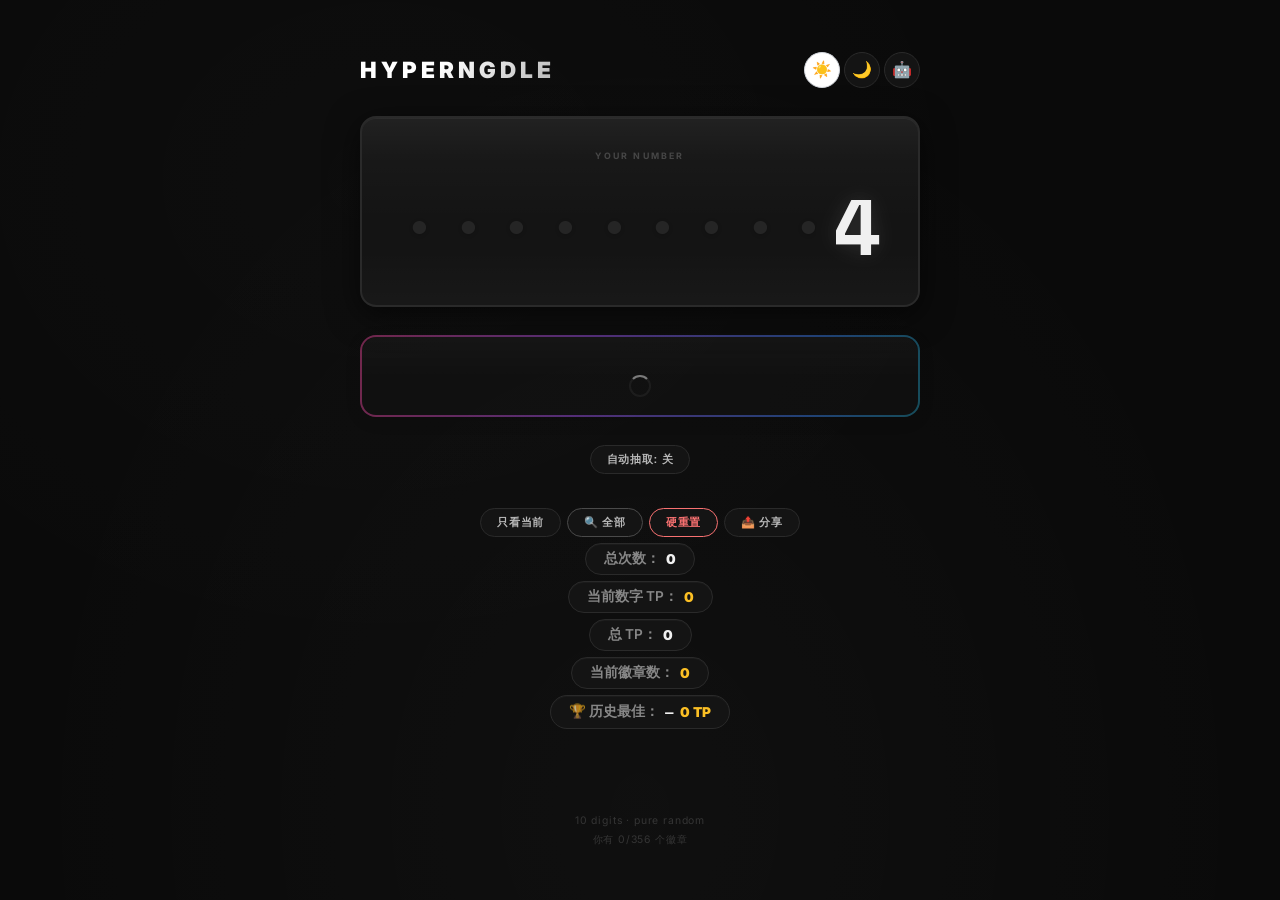
==== commit cf526c66: "Add files via upload" ====
--- a/index.html
+++ b/index.html
@@ -1,1998 +1,89 @@
-<!DOCTYPE html>
-<html lang="zh-CN">
-<head>
-    <meta charset="UTF-8">
-    <meta name="viewport" content="width=device-width, initial-scale=1.0, maximum-scale=1.0, user-scalable=no, viewport-fit=cover">
-    <title>扫雷^</title>
-    <style>
-        /* ===== CSS 变量（默认配色） ===== */
-        :root {
-            --cell-bg: #b8c0cd;
-            --revealed-bg: #e9edf2;
-            --num1-color: #2c7be5;
-            --num2-color: #27ae60;
-            --num3-color: #e74c3c;
-            --num4-color: #1a237e;
-            --num5-color: #7f1d1d;
-            --num6-color: #00838f;
-            --num7-color: #1a1a2e;
-            --num8-color: #5d6d7e;
-            --neg-num1-color: #d94b8a;
-            --neg-num2-color: #d94b2a;
-            --neg-num3-color: #2b8fe7;
-            --neg-num4-color: #e7c82b;
-            --neg-num5-color: #2be7c8;
-            --neg-num6-color: #e72b8f;
-            --neg-num7-color: #8f2be7;
-            --neg-num8-color: #2b8fe7;
-            --zero-color: #ffffff;
-            --cell-size: 32px;
-            --gap-size: 3px;
-            --flag-pos1-color: #e74c3c;
-            --flag-pos2-color: #d35400;
-            --flag-neg1-color: #2c7be5;
-            --flag-neg2-color: #8e44ad;
-        }
-
-        /* ===== 全局重置 ===== */
-        * {
-            box-sizing: border-box;
-            margin: 0;
-            padding: 0;
-            -webkit-tap-highlight-color: transparent;
-            user-select: none;
-            -webkit-touch-callout: none;
-        }
-
-        body {
-            font-family: -apple-system, 'Segoe UI', Roboto, 'Helvetica Neue', Arial, sans-serif;
-            background: #e8ecf1;
-            min-height: 100vh;
-            min-height: 100dvh;
-            display: flex;
-            justify-content: center;
-            align-items: center;
-            padding: 12px;
-            touch-action: pan-y;
-        }
-
-        .game-container {
-            background: #ffffff;
-            border-radius: 28px;
-            padding: 20px 18px 24px;
-            box-shadow: 0 12px 40px rgba(0, 0, 0, 0.12), 0 4px 12px rgba(0, 0, 0, 0.05);
-            width: 100%;
-            max-width: 420px;
-            transition: all 0.2s;
-            position: relative;
-            display: flex;
-            flex-direction: column;
-            max-height: 90vh;
-            max-height: 90dvh;
-        }
-
-        .game-title {
-            text-align: center;
-            font-size: 13px;
-            font-weight: 600;
-            color: #8e9aaf;
-            letter-spacing: 2px;
-            margin-bottom: 14px;
-            text-transform: uppercase;
-            flex-shrink: 0;
-        }
-
-        /* ===== 状态栏 ===== */
-        .status-bar {
-            display: flex;
-            justify-content: space-between;
-            align-items: center;
-            background: #f0f3f7;
-            border-radius: 14px;
-            padding: 6px 10px;
-            margin-bottom: 14px;
-            font-weight: 600;
-            height: 52px;
-            gap: 4px;
-            flex-shrink: 0;
-        }
-
-        .status-mines {
-            display: grid;
-            grid-template-columns: 1fr 1fr;
-            gap: 0 8px;
-            flex: 1;
-            min-width: 0;
-            padding: 2px 0;
-        }
-        .mine-remain-item {
-            display: flex;
-            align-items: center;
-            gap: 2px;
-            font-size: 11px;
-            font-weight: 700;
-            line-height: 1.2;
-            white-space: nowrap;
-        }
-        .mine-remain-item .label {
-            font-weight: 600;
-            font-size: 10px;
-        }
-        .mine-remain-item .num {
-            font-size: 13px;
-            font-weight: 700;
-            font-family: 'Courier New', monospace;
-            min-width: 14px;
-            text-align: center;
-        }
-        .mine-remain-item.pos1 .label { color: var(--flag-pos1-color); }
-        .mine-remain-item.pos1 .num { color: var(--flag-pos1-color); }
-        .mine-remain-item.pos2 .label { color: var(--flag-pos2-color); }
-        .mine-remain-item.pos2 .num { color: var(--flag-pos2-color); }
-        .mine-remain-item.neg1 .label { color: var(--flag-neg1-color); }
-        .mine-remain-item.neg1 .num { color: var(--flag-neg1-color); }
-        .mine-remain-item.neg2 .label { color: var(--flag-neg2-color); }
-        .mine-remain-item.neg2 .num { color: var(--flag-neg2-color); }
-        .mine-remain-item .num.negative {
-            color: #e74c3c !important;
-        }
-
-        .status-buttons {
-            display: flex;
-            gap: 4px;
-            flex-shrink: 0;
-        }
-
-        .reset-btn, .settings-btn {
-            width: 38px;
-            height: 38px;
-            border-radius: 50%;
-            border: none;
-            background: #ffffff;
-            font-size: 22px;
-            cursor: pointer;
-            box-shadow: 0 2px 8px rgba(0, 0, 0, 0.08);
-            transition: transform 0.15s ease, box-shadow 0.15s ease;
-            display: flex;
-            align-items: center;
-            justify-content: center;
-            line-height: 1;
-            touch-action: manipulation;
-            flex-shrink: 0;
-        }
-        .reset-btn:active, .settings-btn:active {
-            transform: scale(0.88);
-            box-shadow: 0 1px 4px rgba(0, 0, 0, 0.06);
-        }
-        .settings-btn {
-            font-size: 18px;
-        }
-        .reset-btn.game-over {
-            animation: pulse 0.6s ease 3;
-        }
-        @keyframes pulse {
-            0%, 100% { transform: scale(1); }
-            50% { transform: scale(1.15); }
-        }
-
-        .status-timer {
-            display: flex;
-            align-items: center;
-            gap: 4px;
-            color: #2c3e50;
-            font-variant-numeric: tabular-nums;
-            flex-shrink: 0;
-            font-size: 14px;
-        }
-        .status-timer .icon {
-            font-size: 16px;
-            line-height: 1;
-        }
-        .status-timer .number {
-            min-width: 28px;
-            text-align: center;
-            background: #1a1a2e;
-            color: #f5426c;
-            padding: 1px 6px;
-            border-radius: 6px;
-            font-size: 15px;
-            font-weight: 700;
-            letter-spacing: 0.5px;
-            font-family: 'Courier New', monospace;
-        }
-
-        /* ===== 网格容器 ===== */
-        .grid-wrapper {
-            position: relative;
-            touch-action: pan-x pan-y;
-            border-radius: 12px;
-            overflow: auto;
-            background: #d1d6de;
-            padding: 3px;
-            box-shadow: inset 0 2px 6px rgba(0, 0, 0, 0.06);
-            flex: 1;
-            min-height: 0;
-            -webkit-overflow-scrolling: touch;
-            scrollbar-width: thin;
-            scrollbar-color: #b0b8c4 #d1d6de;
-        }
-        .grid-wrapper::-webkit-scrollbar {
-            width: 6px;
-            height: 6px;
-        }
-        .grid-wrapper::-webkit-scrollbar-thumb {
-            background: #b0b8c4;
-            border-radius: 4px;
-        }
-        .grid-wrapper::-webkit-scrollbar-track {
-            background: #d1d6de;
-        }
-
-        .grid {
-            display: grid;
-            gap: var(--gap-size);
-            background: #d1d6de;
-            width: fit-content;
-            height: fit-content;
-        }
-
-        .cell {
-            background: var(--cell-bg);
-            border-radius: 4px;
-            display: flex;
-            align-items: center;
-            justify-content: center;
-            font-size: calc(var(--cell-size) * 0.6);
-            font-weight: 800;
-            cursor: pointer;
-            transition: background 0.1s ease, transform 0.1s ease, box-shadow 0.1s ease;
-            box-shadow: 0 2px 0 rgba(0, 0, 0, 0.12), inset 0 2px 0 rgba(255, 255, 255, 0.35);
-            color: #1a1a2e;
-            touch-action: none;
-            position: relative;
-            will-change: transform;
-            width: var(--cell-size);
-            height: var(--cell-size);
-            flex-shrink: 0;
-        }
-        .cell:active:not(.revealed):not(.flagged) {
-            transform: scale(0.92);
-            box-shadow: 0 1px 0 rgba(0, 0, 0, 0.08);
-        }
-        .cell.revealed {
-            background: var(--revealed-bg);
-            box-shadow: inset 0 1px 3px rgba(0, 0, 0, 0.06);
-            cursor: default;
-        }
-        .cell.revealed:active {
-            transform: none;
-        }
-        .cell.flagged {
-            background: var(--cell-bg);
-            box-shadow: 0 2px 0 rgba(0, 0, 0, 0.12), inset 0 2px 0 rgba(255, 255, 255, 0.35);
-        }
-        .cell.flagged .flag-label {
-            font-size: calc(var(--cell-size) * 0.5);
-            font-weight: 700;
-            line-height: 1;
-        }
-        .cell.flagged .flag-label.pos1 { color: var(--flag-pos1-color); }
-        .cell.flagged .flag-label.pos2 { color: var(--flag-pos2-color); }
-        .cell.flagged .flag-label.neg1 { color: var(--flag-neg1-color); }
-        .cell.flagged .flag-label.neg2 { color: var(--flag-neg2-color); }
-
-        .cell.mine-exploded {
-            background: #f5426c !important;
-            box-shadow: inset 0 0 0 2px #c0392b !important;
-        }
-        .cell.mine-shown {
-            background: var(--revealed-bg);
-            box-shadow: inset 0 1px 3px rgba(0, 0, 0, 0.06);
-        }
-        .cell.mine-shown .mine-icon {
-            font-size: calc(var(--cell-size) * 0.55);
-            line-height: 1;
-        }
-        .cell.flag-wrong {
-            background: #e9edf2;
-            box-shadow: inset 0 1px 3px rgba(0, 0, 0, 0.06);
-        }
-        .cell.flag-wrong .wrong-icon {
-            font-size: calc(var(--cell-size) * 0.5);
-            color: #e74c3c;
-        }
-
-        .cell.n1 { color: var(--num1-color); }
-        .cell.n2 { color: var(--num2-color); }
-        .cell.n3 { color: var(--num3-color); }
-        .cell.n4 { color: var(--num4-color); }
-        .cell.n5 { color: var(--num5-color); }
-        .cell.n6 { color: var(--num6-color); }
-        .cell.n7 { color: var(--num7-color); }
-        .cell.n8 { color: var(--num8-color); }
-        .cell.nn1 { color: var(--neg-num1-color); }
-        .cell.nn2 { color: var(--neg-num2-color); }
-        .cell.nn3 { color: var(--neg-num3-color); }
-        .cell.nn4 { color: var(--neg-num4-color); }
-        .cell.nn5 { color: var(--neg-num5-color); }
-        .cell.nn6 { color: var(--neg-num6-color); }
-        .cell.nn7 { color: var(--neg-num7-color); }
-        .cell.nn8 { color: var(--neg-num8-color); }
-        .cell.zero { color: var(--zero-color); }
-
-        .cell.chord-highlight {
-            box-shadow: 0 0 0 3px #ffcc00, 0 0 12px #ffaa00 !important;
-            z-index: 2;
-            transition: box-shadow 0.15s ease;
-        }
-        .cell.revealed.chord-highlight {
-            box-shadow: 0 0 0 3px #ffcc00, 0 0 12px #ffaa00 !important;
-        }
-
-        .footer-hint {
-            display: flex;
-            justify-content: center;
-            gap: 18px;
-            margin-top: 14px;
-            font-size: 12px;
-            color: #8e9aaf;
-            font-weight: 500;
-            letter-spacing: 0.3px;
-            flex-wrap: wrap;
-            flex-shrink: 0;
-        }
-        .footer-hint span {
-            display: flex;
-            align-items: center;
-            gap: 4px;
-        }
-        .footer-hint .hint-icon {
-            font-size: 16px;
-        }
-
-        .game-overlay {
-            position: absolute;
-            inset: 0;
-            background: rgba(0, 0, 0, 0.45);
-            backdrop-filter: blur(6px);
-            -webkit-backdrop-filter: blur(6px);
-            border-radius: 12px;
-            display: none;
-            flex-direction: column;
-            align-items: center;
-            justify-content: center;
-            gap: 8px;
-            z-index: 10;
-            animation: fadeIn 0.35s ease;
-        }
-        .game-overlay.show {
-            display: flex;
-        }
-        @keyframes fadeIn {
-            from { opacity: 0; transform: scale(0.96); }
-            to { opacity: 1; transform: scale(1); }
-        }
-        .game-overlay .result-icon { font-size: 56px; line-height: 1; }
-        .game-overlay .result-text { font-size: 22px; font-weight: 700; color: #ffffff; text-shadow: 0 2px 12px rgba(0,0,0,0.2); }
-        .game-overlay .result-sub { font-size: 13px; color: rgba(255,255,255,0.75); margin-top: 2px; }
-
-        /* ===== 设置面板 ===== */
-        .settings-overlay {
-            position: fixed;
-            inset: 0;
-            background: rgba(0, 0, 0, 0.5);
-            backdrop-filter: blur(4px);
-            -webkit-backdrop-filter: blur(4px);
-            display: none;
-            justify-content: center;
-            align-items: center;
-            z-index: 1000;
-            padding: 20px;
-            animation: fadeIn 0.25s ease;
-        }
-        .settings-overlay.open {
-            display: flex;
-        }
-        .settings-panel {
-            background: #ffffff;
-            border-radius: 24px;
-            max-width: 420px;
-            width: 100%;
-            max-height: 85vh;
-            padding: 24px 20px 20px;
-            box-shadow: 0 20px 60px rgba(0, 0, 0, 0.3);
-            display: flex;
-            flex-direction: column;
-            overflow: hidden;
-            animation: slideUp 0.25s ease;
-        }
-        @keyframes slideUp {
-            from { transform: translateY(30px); opacity: 0; }
-            to { transform: translateY(0); opacity: 1; }
-        }
-        .settings-header {
-            display: flex;
-            justify-content: space-between;
-            align-items: center;
-            margin-bottom: 16px;
-            flex-shrink: 0;
-        }
-        .settings-header h2 { font-size: 18px; font-weight: 700; color: #1a1a2e; }
-        .settings-close {
-            background: none;
-            border: none;
-            font-size: 28px;
-            line-height: 1;
-            cursor: pointer;
-            color: #8e9aaf;
-            padding: 0 4px;
-            touch-action: manipulation;
-        }
-        .settings-tabs {
-            display: flex;
-            gap: 8px;
-            margin-bottom: 16px;
-            flex-shrink: 0;
-            border-bottom: 2px solid #eef0f2;
-            padding-bottom: 8px;
-        }
-        .settings-tabs button {
-            flex: 1;
-            padding: 8px 0;
-            border: none;
-            background: none;
-            font-size: 15px;
-            font-weight: 600;
-            color: #8e9aaf;
-            cursor: pointer;
-            transition: color 0.15s, border-color 0.15s;
-            border-bottom: 2px solid transparent;
-            margin-bottom: -10px;
-            touch-action: manipulation;
-        }
-        .settings-tabs button.active {
-            color: #2c7be5;
-            border-bottom-color: #2c7be5;
-        }
-        .settings-tabs button:active {
-            transform: scale(0.96);
-        }
-        .settings-tab-content {
-            display: none;
-            overflow-y: auto;
-            flex: 1;
-            padding-right: 4px;
-        }
-        .settings-tab-content.active {
-            display: block;
-        }
-
-        .settings-group { margin-bottom: 14px; }
-        .settings-group label { display: block; font-size: 13px; font-weight: 600; color: #2c3e50; margin-bottom: 4px; }
-        .settings-color-row { display: flex; align-items: center; gap: 12px; }
-        .settings-color-row input[type="color"] {
-            width: 44px; height: 44px; border: 2px solid #d1d6de; border-radius: 8px; padding: 2px;
-            cursor: pointer; background: transparent; flex-shrink: 0;
-        }
-        .settings-color-row input[type="text"] {
-            flex: 1; padding: 8px 10px; border: 1.5px solid #d1d6de; border-radius: 8px;
-            font-size: 14px; font-family: monospace; background: #f8f9fa; color: #1a1a2e;
-            outline: none; transition: border 0.15s;
-        }
-        .settings-color-row input[type="text"]:focus { border-color: #2c7be5; }
-
-        .config-group { margin-bottom: 16px; }
-        .config-group label { display: block; font-size: 13px; font-weight: 600; color: #2c3e50; margin-bottom: 4px; }
-        .config-group input[type="number"] {
-            width: 100%; padding: 10px 12px; border: 1.5px solid #d1d6de; border-radius: 8px;
-            font-size: 16px; background: #f8f9fa; color: #1a1a2e; outline: none; transition: border 0.15s;
-            -moz-appearance: textfield;
-        }
-        .config-group input[type="number"]:focus { border-color: #2c7be5; }
-        .config-group input[type="number"]::-webkit-outer-spin-button,
-        .config-group input[type="number"]::-webkit-inner-spin-button {
-            -webkit-appearance: none; margin: 0;
-        }
-        .config-hint { font-size: 12px; color: #8e9aaf; margin-top: 4px; }
-
-        .preset-grid {
-            display: grid;
-            grid-template-columns: repeat(3, 1fr);
-            gap: 6px;
-            margin-bottom: 6px;
-        }
-        .preset-btn {
-            padding: 6px 4px;
-            border: 1.5px solid #d1d6de;
-            border-radius: 8px;
-            background: #f8f9fa;
-            font-size: 11px;
-            font-weight: 600;
-            color: #2c3e50;
-            cursor: pointer;
-            transition: background 0.15s, border-color 0.15s, transform 0.1s;
-            touch-action: manipulation;
-            text-align: center;
-            line-height: 1.3;
-            min-height: 32px;
-        }
-        .preset-btn:active {
-            transform: scale(0.94);
-            background: #e9ecf0;
-        }
-        .preset-btn:hover {
-            border-color: #2c7be5;
-            background: #f0f4ff;
-        }
-        .preset-label {
-            font-size: 12px;
-            font-weight: 600;
-            color: #2c3e50;
-            margin-bottom: 6px;
-            display: block;
-        }
-
-        .settings-actions {
-            display: flex; gap: 12px; margin-top: 16px; flex-shrink: 0;
-            padding-top: 12px; border-top: 1px solid #eef0f2;
-        }
-        .settings-actions button {
-            flex: 1; padding: 12px; border: none; border-radius: 12px;
-            font-size: 15px; font-weight: 600; cursor: pointer;
-            transition: transform 0.1s, box-shadow 0.1s;
-            touch-action: manipulation;
-        }
-        .settings-actions button:active { transform: scale(0.96); }
-        .btn-reset-default { background: #f0f3f7; color: #2c3e50; }
-        .btn-save { background: #2c7be5; color: #ffffff; box-shadow: 0 4px 12px rgba(44,123,229,0.25); }
-        .btn-save:active { box-shadow: 0 2px 6px rgba(44,123,229,0.2); }
-
-        /* ===== 响应式 ===== */
-        @media (max-width: 400px) {
-            .game-container { padding: 14px 12px 18px; border-radius: 20px; }
-            .status-bar { padding: 4px 8px; height: 46px; border-radius: 10px; }
-            .status-mines { gap: 0 4px; }
-            .mine-remain-item { font-size: 9px; }
-            .mine-remain-item .num { font-size: 11px; min-width: 12px; }
-            .reset-btn, .settings-btn { width: 32px; height: 32px; font-size: 18px; }
-            .settings-btn { font-size: 15px; }
-            .status-timer { font-size: 12px; }
-            .status-timer .number { font-size: 13px; min-width: 24px; padding: 1px 4px; }
-            .footer-hint { font-size: 11px; gap: 12px; margin-top: 10px; }
-            .game-overlay .result-icon { font-size: 44px; }
-            .game-overlay .result-text { font-size: 18px; }
-            .settings-panel { padding: 20px 16px 16px; }
-            .settings-color-row input[type="color"] { width: 38px; height: 38px; }
-            :root { --cell-size: 28px; }
-            .preset-btn { font-size: 10px; padding: 4px 3px; min-height: 28px; }
-        }
-        @media (max-width: 360px) {
-            .game-container { padding: 10px 8px 14px; border-radius: 16px; }
-            .status-bar { padding: 3px 6px; height: 40px; border-radius: 8px; }
-            .status-mines { gap: 0 3px; }
-            .mine-remain-item { font-size: 8px; }
-            .mine-remain-item .num { font-size: 10px; min-width: 10px; }
-            .reset-btn, .settings-btn { width: 28px; height: 28px; font-size: 15px; }
-            .settings-btn { font-size: 13px; }
-            .status-timer { font-size: 10px; }
-            .status-timer .number { font-size: 11px; min-width: 20px; padding: 1px 3px; }
-            .footer-hint { font-size: 10px; gap: 8px; margin-top: 8px; flex-wrap: wrap; }
-            .game-overlay .result-icon { font-size: 36px; }
-            .game-overlay .result-text { font-size: 16px; }
-            .game-title { font-size: 11px; margin-bottom: 10px; }
-            .settings-panel { padding: 16px 12px 14px; }
-            .settings-color-row input[type="color"] { width: 34px; height: 34px; }
-            .settings-color-row input[type="text"] { font-size: 12px; padding: 6px 8px; }
-            :root { --cell-size: 24px; }
-            .preset-btn { font-size: 9px; padding: 3px 2px; min-height: 24px; }
-        }
-        @media (max-height: 500px) and (orientation: landscape) {
-            .game-container { padding: 10px 16px 14px; max-width: 380px; max-height: 95vh; }
-            .game-title { display: none; }
-            .status-bar { height: 36px; padding: 3px 8px; margin-bottom: 8px; }
-            .mine-remain-item { font-size: 8px; }
-            .mine-remain-item .num { font-size: 10px; min-width: 10px; }
-            .reset-btn, .settings-btn { width: 28px; height: 28px; font-size: 15px; }
-            .settings-btn { font-size: 13px; }
-            .status-timer { font-size: 10px; }
-            .status-timer .number { font-size: 11px; min-width: 20px; padding: 1px 3px; }
-            .footer-hint { margin-top: 6px; font-size: 10px; }
-            .settings-panel { max-height: 90vh; padding: 16px; }
-            :root { --cell-size: 24px; }
-            .preset-btn { font-size: 9px; padding: 3px 2px; min-height: 24px; }
-        }
-        @supports (padding: max(0px)) {
-            .game-container { padding-left: max(18px, env(safe-area-inset-left)); padding-right: max(18px, env(safe-area-inset-right)); }
-        }
-    </style>
-</head>
-<body>
-
-    <div class="game-container" id="app">
-        <div class="game-title">💣 扫雷^</div>
-
-        <!-- ===== 状态栏 ===== -->
-        <div class="status-bar">
-            <div class="status-mines" id="statusMines">
-                <span class="mine-remain-item pos1"><span class="label">+1</span><span class="num" id="pos1Remain">0</span></span>
-                <span class="mine-remain-item pos2"><span class="label">+2</span><span class="num" id="pos2Remain">0</span></span>
-                <span class="mine-remain-item neg1"><span class="label">-1</span><span class="num" id="neg1Remain">0</span></span>
-                <span class="mine-remain-item neg2"><span class="label">-2</span><span class="num" id="neg2Remain">0</span></span>
-            </div>
-            <div class="status-buttons">
-                <button class="reset-btn" id="resetBtn" aria-label="重新开始">😊</button>
-                <button class="settings-btn" id="settingsBtn" aria-label="设置">⚙️</button>
-            </div>
-            <div class="status-timer">
-                <span class="icon">⏱</span>
-                <span class="number" id="timerDisplay">000</span>
-            </div>
-        </div>
-
-        <!-- ===== 网格 ===== -->
-        <div class="grid-wrapper" id="gridWrapper">
-            <div class="grid" id="grid"></div>
-            <div class="game-overlay" id="gameOverlay">
-                <div class="result-icon" id="resultIcon">💥</div>
-                <div class="result-text" id="resultText">游戏结束</div>
-                <div class="result-sub" id="resultSub">点击 😊 重新开始</div>
-            </div>
-        </div>
-
-        <div class="footer-hint">
-            <span><span class="hint-icon">👆</span> 点击揭开</span>
-            <span><span class="hint-icon">⏱</span> 长按切换标记：+1→+2→-1→-2→取消</span>
-            <span><span class="hint-icon">🔢</span> 长按数字翻开</span>
-        </div>
-    </div>
-
-    <!-- ===== 设置面板 ===== -->
-    <div class="settings-overlay" id="settingsOverlay">
-        <div class="settings-panel">
-            <div class="settings-header">
-                <h2>⚙️ 设置</h2>
-                <button class="settings-close" id="settingsClose">✕</button>
-            </div>
-            <div class="settings-tabs" id="settingsTabs">
-                <button class="active" data-tab="color">🎨 颜色</button>
-                <button data-tab="config">⚙️ 配置</button>
-            </div>
-            <div class="settings-tab-content active" id="tabColor">
-                <div id="settingsItems"></div>
-            </div>
-            <div class="settings-tab-content" id="tabConfig">
-                <div class="config-group" style="margin-bottom: 12px;">
-                    <span class="preset-label">📌 预设配置</span>
-                    <div class="preset-grid" id="presetGrid"></div>
-                </div>
-                <div class="config-group">
-                    <label for="configRows">高度（行数）</label>
-                    <input type="number" id="configRows" min="1" max="72" value="9">
-                    <div class="config-hint">1 ~ 72</div>
-                </div>
-                <div class="config-group">
-                    <label for="configCols">宽度（列数）</label>
-                    <input type="number" id="configCols" min="1" max="72" value="9">
-                    <div class="config-hint">1 ~ 72，且不能与高度同时为 1</div>
-                </div>
-                <div class="config-group">
-                    <label for="configMines">总雷数</label>
-                    <input type="number" id="configMines" min="1" value="10">
-                    <div class="config-hint" id="mineHint">最大 ≤ floor(行×列/2)</div>
-                </div>
-                <div class="config-group">
-                    <label for="configPosDouble">正双雷数量 (+2)</label>
-                    <input type="number" id="configPosDouble" min="0" value="0">
-                    <div class="config-hint">≥0，且 ≤ 总雷数</div>
-                </div>
-                <div class="config-group">
-                    <label for="configNegTotal">负雷总数 (-1 和 -2)</label>
-                    <input type="number" id="configNegTotal" min="0" value="0">
-                    <div class="config-hint" id="negTotalHint">≤ 总雷数 − 正双雷数</div>
-                </div>
-                <div class="config-group">
-                    <label for="configNegDouble">负双雷数量 (-2)</label>
-                    <input type="number" id="configNegDouble" min="0" value="0">
-                    <div class="config-hint">0 ~ 负雷总数</div>
-                </div>
-            </div>
-            <div class="settings-actions">
-                <button class="btn-reset-default" id="resetDefaultColors">重置默认</button>
-                <button class="btn-save" id="saveSettings">保存</button>
-            </div>
-        </div>
-    </div>
-
-    <script>
-        // ============================================================
-        //  扫雷 · 正负雷版  —— 完整逻辑（含12种预设配置）
-        // ============================================================
-
-        (function() {
-            'use strict';
-
-            // ---------- 常量 ----------
-            const DEFAULT_ROWS = 9;
-            const DEFAULT_COLS = 9;
-            const DEFAULT_MINES = 10;
-            const DEFAULT_POS_DOUBLE = 0;
-            const DEFAULT_NEG_TOTAL = 0;
-            const DEFAULT_NEG_DOUBLE = 0;
-            const LONG_PRESS_MS = 450;
-
-            // ---------- 预设配置数据 ----------
-            const PRESET_DATA = [
-                { name: '初级', rows: 9, cols: 9, mines: 10, posDouble: 0, negTotal: 0, negDouble: 0 },
-                { name: '中级', rows: 16, cols: 16, mines: 40, posDouble: 0, negTotal: 0, negDouble: 0 },
-                { name: '专家', rows: 16, cols: 30, mines: 99, posDouble: 0, negTotal: 0, negDouble: 0 },
-                { name: '初级-双雷', rows: 9, cols: 9, mines: 10, posDouble: 3, negTotal: 0, negDouble: 0 },
-                { name: '中级-双雷', rows: 16, cols: 16, mines: 40, posDouble: 12, negTotal: 0, negDouble: 0 },
-                { name: '专家-双雷', rows: 16, cols: 30, mines: 99, posDouble: 39, negTotal: 0, negDouble: 0 },
-                { name: '初级-负雷', rows: 9, cols: 9, mines: 10, posDouble: 0, negTotal: 3, negDouble: 0 },
-                { name: '中级-负雷', rows: 16, cols: 16, mines: 40, posDouble: 0, negTotal: 12, negDouble: 0 },
-                { name: '专家-负雷', rows: 16, cols: 30, mines: 99, posDouble: 0, negTotal: 39, negDouble: 0 },
-                { name: '初级-负双雷', rows: 9, cols: 9, mines: 10, posDouble: 1, negTotal: 2, negDouble: 1 },
-                { name: '中级-负双雷', rows: 16, cols: 16, mines: 40, posDouble: 5, negTotal: 7, negDouble: 2 },
-                { name: '专家-负双雷', rows: 16, cols: 30, mines: 99, posDouble: 15, negTotal: 24, negDouble: 9 },
-            ];
-
-            // ---------- DOM 引用 ----------
-            const gridEl = document.getElementById('grid');
-            const timerDisplayEl = document.getElementById('timerDisplay');
-            const resetBtn = document.getElementById('resetBtn');
-            const overlay = document.getElementById('gameOverlay');
-            const resultIcon = document.getElementById('resultIcon');
-            const resultText = document.getElementById('resultText');
-            const resultSub = document.getElementById('resultSub');
-            const gridWrapper = document.getElementById('gridWrapper');
-            const settingsBtn = document.getElementById('settingsBtn');
-            const settingsOverlay = document.getElementById('settingsOverlay');
-            const settingsClose = document.getElementById('settingsClose');
-            const settingsItems = document.getElementById('settingsItems');
-            const resetDefaultColorsBtn = document.getElementById('resetDefaultColors');
-            const saveSettingsBtn = document.getElementById('saveSettings');
-            const configRows = document.getElementById('configRows');
-            const configCols = document.getElementById('configCols');
-            const configMines = document.getElementById('configMines');
-            const configPosDouble = document.getElementById('configPosDouble');
-            const configNegTotal = document.getElementById('configNegTotal');
-            const configNegDouble = document.getElementById('configNegDouble');
-            const mineHint = document.getElementById('mineHint');
-            const negTotalHint = document.getElementById('negTotalHint');
-            const settingsTabs = document.getElementById('settingsTabs');
-            const presetGrid = document.getElementById('presetGrid');
-
-            const pos1RemainEl = document.getElementById('pos1Remain');
-            const pos2RemainEl = document.getElementById('pos2Remain');
-            const neg1RemainEl = document.getElementById('neg1Remain');
-            const neg2RemainEl = document.getElementById('neg2Remain');
-
-            // ---------- 颜色变量 ----------
-            const colorVars = {
-                '未揭开背景': '--cell-bg',
-                '已揭开背景': '--revealed-bg',
-                '数字1颜色': '--num1-color',
-                '数字2颜色': '--num2-color',
-                '数字3颜色': '--num3-color',
-                '数字4颜色': '--num4-color',
-                '数字5颜色': '--num5-color',
-                '数字6颜色': '--num6-color',
-                '数字7颜色': '--num7-color',
-                '数字8颜色': '--num8-color',
-                '负数字1颜色': '--neg-num1-color',
-                '负数字2颜色': '--neg-num2-color',
-                '负数字3颜色': '--neg-num3-color',
-                '负数字4颜色': '--neg-num4-color',
-                '负数字5颜色': '--neg-num5-color',
-                '负数字6颜色': '--neg-num6-color',
-                '负数字7颜色': '--neg-num7-color',
-                '负数字8颜色': '--neg-num8-color',
-                '数字0颜色': '--zero-color',
-                '+1标记颜色': '--flag-pos1-color',
-                '+2标记颜色': '--flag-pos2-color',
-                '-1标记颜色': '--flag-neg1-color',
-                '-2标记颜色': '--flag-neg2-color',
-            };
-
-            const defaultColors = {
-                '--cell-bg': '#b8c0cd',
-                '--revealed-bg': '#e9edf2',
-                '--num1-color': '#2c7be5',
-                '--num2-color': '#27ae60',
-                '--num3-color': '#e74c3c',
-                '--num4-color': '#1a237e',
-                '--num5-color': '#7f1d1d',
-                '--num6-color': '#00838f',
-                '--num7-color': '#1a1a2e',
-                '--num8-color': '#5d6d7e',
-                '--neg-num1-color': '#d94b8a',
-                '--neg-num2-color': '#d94b2a',
-                '--neg-num3-color': '#2b8fe7',
-                '--neg-num4-color': '#e7c82b',
-                '--neg-num5-color': '#2be7c8',
-                '--neg-num6-color': '#e72b8f',
-                '--neg-num7-color': '#8f2be7',
-                '--neg-num8-color': '#2b8fe7',
-                '--zero-color': '#ffffff',
-                '--flag-pos1-color': '#e74c3c',
-                '--flag-pos2-color': '#d35400',
-                '--flag-neg1-color': '#2c7be5',
-                '--flag-neg2-color': '#8e44ad',
-            };
-
-            // ---------- 游戏配置 ----------
-            let ROWS = DEFAULT_ROWS;
-            let COLS = DEFAULT_COLS;
-            let TOTAL_MINES = DEFAULT_MINES;
-            let POS_DOUBLE = DEFAULT_POS_DOUBLE;
-            let NEG_TOTAL = DEFAULT_NEG_TOTAL;
-            let NEG_DOUBLE = DEFAULT_NEG_DOUBLE;
-
-            let configPos1 = 0;
-            let configPos2 = 0;
-            let configNeg1 = 0;
-            let configNeg2 = 0;
-
-            // ---------- 游戏状态 ----------
-            let board = [];
-            let gameActive = false;
-            let gameOver = false;
-            let firstClick = true;
-            let flagCount = 0;
-            let revealedCount = 0;
-            let timerInterval = null;
-            let seconds = 0;
-            let timerStarted = false;
-
-            let touchState = {
-                cell: null,
-                row: -1,
-                col: -1,
-                timer: null,
-                startX: 0,
-                startY: 0,
-                isLongPress: false,
-            };
-
-            // ---------- 工具函数 ----------
-            function formatTime(sec) {
-                return String(Math.min(sec, 999)).padStart(3, '0');
-            }
-
-            // ---------- 颜色设置 ----------
-            function getCurrentColors() {
-                const colors = {};
-                for (const [label, varName] of Object.entries(colorVars)) {
-                    const val = getComputedStyle(document.documentElement).getPropertyValue(varName).trim();
-                    colors[varName] = val || defaultColors[varName];
-                }
-                return colors;
-            }
-            function applyColors(colorMap) {
-                for (const [varName, hex] of Object.entries(colorMap)) {
-                    if (hex && hex.startsWith('#')) {
-                        document.documentElement.style.setProperty(varName, hex);
-                    }
-                }
-            }
-            function saveColorsToStorage(colorMap) {
-                try { localStorage.setItem('minesweeper-colors', JSON.stringify(colorMap)); } catch (_) {}
-            }
-            function loadColorsFromStorage() {
-                try {
-                    const data = localStorage.getItem('minesweeper-colors');
-                    if (data) {
-                        const parsed = JSON.parse(data);
-                        const valid = {};
-                        for (const [key, val] of Object.entries(parsed)) {
-                            if (defaultColors.hasOwnProperty(key) && val && val.startsWith('#')) {
-                                valid[key] = val;
-                            }
-                        }
-                        if (Object.keys(valid).length > 0) return valid;
-                    }
-                } catch (_) {}
-                return null;
-            }
-            function resetToDefaultColors() {
-                applyColors(defaultColors);
-                saveColorsToStorage(defaultColors);
-                buildSettingsItems();
-            }
-            function buildSettingsItems() {
-                const colors = getCurrentColors();
-                let html = '';
-                for (const [label, varName] of Object.entries(colorVars)) {
-                    const hex = colors[varName] || defaultColors[varName];
-                    html += `
-                        <div class="settings-group" data-var="${varName}">
-                            <label>${label}</label>
-                            <div class="settings-color-row">
-                                <input type="color" value="${hex}" data-var="${varName}">
-                                <input type="text" value="${hex}" data-var="${varName}" spellcheck="false">
-                            </div>
-                        </div>
-                    `;
-                }
-                settingsItems.innerHTML = html;
-                settingsItems.querySelectorAll('.settings-color-row').forEach(row => {
-                    const colorInput = row.querySelector('input[type="color"]');
-                    const textInput = row.querySelector('input[type="text"]');
-                    const varName = colorInput.dataset.var;
-                    colorInput.addEventListener('input', function() {
-                        textInput.value = this.value;
-                    });
-                    textInput.addEventListener('input', function() {
-                        const val = this.value.trim();
-                        if (/^#[0-9a-fA-F]{6}$/.test(val)) {
-                            colorInput.value = val;
-                        }
-                    });
-                    textInput.addEventListener('blur', function() {
-                        const val = this.value.trim();
-                        if (!/^#[0-9a-fA-F]{6}$/.test(val)) {
-                            this.value = colorInput.value;
-                        }
-                    });
-                });
-            }
-
-            // ---------- 配置存储 ----------
-            function loadConfigFromStorage() {
-                try {
-                    const data = localStorage.getItem('minesweeper-config');
-                    if (data) {
-                        const parsed = JSON.parse(data);
-                        if (parsed.rows && parsed.cols && parsed.mines !== undefined &&
-                            parsed.posDouble !== undefined && parsed.negTotal !== undefined &&
-                            parsed.negDouble !== undefined) {
-                            return parsed;
-                        }
-                    }
-                } catch (_) {}
-                return null;
-            }
-            function saveConfigToStorage(rows, cols, mines, posDouble, negTotal, negDouble) {
-                try {
-                    localStorage.setItem('minesweeper-config', JSON.stringify({ rows, cols, mines, posDouble, negTotal,
-                            negDouble }));
-                } catch (_) {}
-            }
-
-            function calcConfigCounts() {
-                configPos1 = TOTAL_MINES - POS_DOUBLE - NEG_TOTAL;
-                configPos2 = POS_DOUBLE;
-                configNeg1 = NEG_TOTAL - NEG_DOUBLE;
-                configNeg2 = NEG_DOUBLE;
-                if (configPos1 < 0) configPos1 = 0;
-                if (configNeg1 < 0) configNeg1 = 0;
-            }
-
-            function applyConfig(rows, cols, mines, posDouble, negTotal, negDouble) {
-                ROWS = rows;
-                COLS = cols;
-                TOTAL_MINES = mines;
-                POS_DOUBLE = posDouble;
-                NEG_TOTAL = negTotal;
-                NEG_DOUBLE = negDouble;
-                calcConfigCounts();
-                // 更新输入框显示
-                configRows.value = rows;
-                configCols.value = cols;
-                configMines.value = mines;
-                configPosDouble.value = posDouble;
-                configNegTotal.value = negTotal;
-                configNegDouble.value = negDouble;
-                updateHints();
-                // 不立即更新剩余数量，等待 resetGame 后由 updateUI 刷新
-            }
-
-            function validateConfig() {
-                let rows = parseInt(configRows.value, 10);
-                let cols = parseInt(configCols.value, 10);
-                let mines = parseInt(configMines.value, 10);
-                let posDouble = parseInt(configPosDouble.value, 10);
-                let negTotal = parseInt(configNegTotal.value, 10);
-                let negDouble = parseInt(configNegDouble.value, 10);
-
-                if (isNaN(rows) || rows < 1) rows = 1;
-                if (isNaN(cols) || cols < 1) cols = 1;
-                if (rows > 72) rows = 72;
-                if (cols > 72) cols = 72;
-                if (rows === 1 && cols === 1) {
-                    alert('高度和宽度不能同时为 1，请至少增加一个维度。');
-                    return null;
-                }
-                const maxTotal = Math.floor((rows * cols) / 2);
-                if (isNaN(mines) || mines < 1) mines = 1;
-                if (mines > maxTotal) mines = maxTotal;
-
-                if (isNaN(posDouble) || posDouble < 0) posDouble = 0;
-                if (posDouble > mines) posDouble = mines;
-
-                if (isNaN(negTotal) || negTotal < 0) negTotal = 0;
-                if (negTotal > (mines - posDouble)) negTotal = mines - posDouble;
-
-                if (isNaN(negDouble) || negDouble < 0) negDouble = 0;
-                if (negDouble > negTotal) negDouble = negTotal;
-
-                configRows.value = rows;
-                configCols.value = cols;
-                configMines.value = mines;
-                configPosDouble.value = posDouble;
-                configNegTotal.value = negTotal;
-                configNegDouble.value = negDouble;
-                updateHints();
-                return { rows, cols, mines, posDouble, negTotal, negDouble };
-            }
-
-            function updateHints() {
-                const rows = parseInt(configRows.value) || 1;
-                const cols = parseInt(configCols.value) || 1;
-                const maxTotal = Math.floor((rows * cols) / 2);
-                const current = parseInt(configMines.value) || 1;
-                mineHint.textContent = `最大 ≤ ${maxTotal}（当前 ${Math.min(current, maxTotal)}）`;
-                if (current > maxTotal) configMines.value = maxTotal;
-                if (current < 1) configMines.value = 1;
-
-                const mines = parseInt(configMines.value) || 1;
-                const posDouble = parseInt(configPosDouble.value) || 0;
-                if (posDouble > mines) configPosDouble.value = mines;
-                const negTotal = parseInt(configNegTotal.value) || 0;
-                const maxNeg = mines - posDouble;
-                if (negTotal > maxNeg) configNegTotal.value = maxNeg;
-                if (negTotal < 0) configNegTotal.value = 0;
-                negTotalHint.textContent = `≤ 总雷数 − 正双雷数 = ${maxNeg}`;
-
-                const negDouble = parseInt(configNegDouble.value) || 0;
-                const negTotalVal = parseInt(configNegTotal.value) || 0;
-                if (negDouble > negTotalVal) configNegDouble.value = negTotalVal;
-                if (negDouble < 0) configNegDouble.value = 0;
-            }
-
-            function saveConfigAndApply() {
-                const cfg = validateConfig();
-                if (!cfg) return false;
-                saveConfigToStorage(cfg.rows, cfg.cols, cfg.mines, cfg.posDouble, cfg.negTotal, cfg.negDouble);
-                applyConfig(cfg.rows, cfg.cols, cfg.mines, cfg.posDouble, cfg.negTotal, cfg.negDouble);
-                resetGame();
-                return true;
-            }
-
-            // ---------- 预设应用 ----------
-            function buildPresetButtons() {
-                presetGrid.innerHTML = '';
-                PRESET_DATA.forEach((p, idx) => {
-                    const btn = document.createElement('button');
-                    btn.className = 'preset-btn';
-                    btn.dataset.index = idx;
-                    btn.textContent = p.name;
-                    presetGrid.appendChild(btn);
-                });
-            }
-
-            function applyPreset(index) {
-                const p = PRESET_DATA[index];
-                if (!p) return;
-
-                const maxTotal = Math.floor((p.rows * p.cols) / 2);
-                let mines = p.mines;
-                if (mines > maxTotal) {
-                    alert(`预设 "${p.name}" 的雷数 (${mines}) 超过了该棋盘的最大允许值 (${maxTotal})，已自动调整为 ${maxTotal}。`);
-                    mines = maxTotal;
-                }
-
-                let posDouble = p.posDouble;
-                let negTotal = p.negTotal;
-                let negDouble = p.negDouble;
-                if (posDouble > mines) posDouble = mines;
-                if (negTotal > (mines - posDouble)) negTotal = mines - posDouble;
-                if (negDouble > negTotal) negDouble = negTotal;
-
-                configRows.value = p.rows;
-                configCols.value = p.cols;
-                configMines.value = mines;
-                configPosDouble.value = posDouble;
-                configNegTotal.value = negTotal;
-                configNegDouble.value = negDouble;
-                updateHints();
-
-                const cfg = validateConfig();
-                if (cfg) {
-                    saveConfigToStorage(cfg.rows, cfg.cols, cfg.mines, cfg.posDouble, cfg.negTotal, cfg.negDouble);
-                    applyConfig(cfg.rows, cfg.cols, cfg.mines, cfg.posDouble, cfg.negTotal, cfg.negDouble);
-                    resetGame();
-                }
-            }
-
-            // ---------- 生成雷 ----------
-            function placeMines(board, safeRow, safeCol) {
-                const totalCells = ROWS * COLS;
-                const maxTotal = Math.floor(totalCells / 2);
-                if (TOTAL_MINES > maxTotal) TOTAL_MINES = maxTotal;
-                if (POS_DOUBLE > TOTAL_MINES) POS_DOUBLE = TOTAL_MINES;
-                if (NEG_TOTAL > (TOTAL_MINES - POS_DOUBLE)) NEG_TOTAL = TOTAL_MINES - POS_DOUBLE;
-                if (NEG_DOUBLE > NEG_TOTAL) NEG_DOUBLE = NEG_TOTAL;
-                calcConfigCounts();
-
-                const posSingle = configPos1;
-                const negSingle = configNeg1;
-
-                if (posSingle < 0 || negSingle < 0) {
-                    alert('配置不合理，请调整。');
-                    return false;
-                }
-
-                const positions = [];
-                for (let r = 0; r < ROWS; r++) {
-                    for (let c = 0; c < COLS; c++) {
-                        positions.push([r, c]);
-                    }
-                }
-                const safeSet = new Set();
-                for (let dr = -1; dr <= 1; dr++) {
-                    for (let dc = -1; dc <= 1; dc++) {
-                        const nr = safeRow + dr;
-                        const nc = safeCol + dc;
-                        if (nr >= 0 && nr < ROWS && nc >= 0 && nc < COLS) {
-                            safeSet.add(nr * COLS + nc);
-                        }
-                    }
-                }
-                const candidates = positions.filter(([r, c]) => !safeSet.has(r * COLS + c));
-
-                const weights = [];
-                for (let i = 0; i < posSingle; i++) weights.push(1);
-                for (let i = 0; i < POS_DOUBLE; i++) weights.push(2);
-                for (let i = 0; i < negSingle; i++) weights.push(-1);
-                for (let i = 0; i < NEG_DOUBLE; i++) weights.push(-2);
-
-                for (let i = weights.length - 1; i > 0; i--) {
-                    const j = Math.floor(Math.random() * (i + 1));
-                    [weights[i], weights[j]] = [weights[j], weights[i]];
-                }
-
-                for (let attempt = 0; attempt < 2000; attempt++) {
-                    const shuffled = [...candidates];
-                    for (let i = shuffled.length - 1; i > 0; i--) {
-                        const j = Math.floor(Math.random() * (i + 1));
-                        [shuffled[i], shuffled[j]] = [shuffled[j], shuffled[i]];
-                    }
-                    if (shuffled.length < weights.length) continue;
-
-                    for (let r = 0; r < ROWS; r++) {
-                        for (let c = 0; c < COLS; c++) {
-                            board[r][c].weight = 0;
-                        }
-                    }
-
-                    for (let i = 0; i < weights.length; i++) {
-                        const [r, c] = shuffled[i];
-                        board[r][c].weight = weights[i];
-                    }
-
-                    let valid = true;
-                    for (let r = 0; r < ROWS && valid; r++) {
-                        for (let c = 0; c < COLS && valid; c++) {
-                            let sum = 0;
-                            let hasNeighbor = false;
-                            for (let dr = -1; dr <= 1; dr++) {
-                                for (let dc = -1; dc <= 1; dc++) {
-                                    if (dr === 0 && dc === 0) continue;
-                                    const nr = r + dr;
-                                    const nc = c + dc;
-                                    if (nr >= 0 && nr < ROWS && nc >= 0 && nc < COLS) {
-                                        const w = board[nr][nc].weight;
-                                        if (w !== 0) hasNeighbor = true;
-                                        sum += w;
-                                    }
-                                }
-                            }
-                            if (hasNeighbor && Math.abs(sum) > 8) {
-                                valid = false;
-                                break;
-                            }
-                            board[r][c].displayNum = sum;
-                            board[r][c].hasNeighbor = hasNeighbor;
-                        }
-                    }
-                    if (valid) {
-                        return true;
-                    }
-                }
-
-                alert('无法生成满足相邻雷数绝对值≤8的布局，请减少雷数或调整正负雷比例。');
-                const newTotal = Math.floor(TOTAL_MINES * 0.8);
-                if (newTotal < 1) return false;
-                TOTAL_MINES = newTotal;
-                if (POS_DOUBLE > TOTAL_MINES) POS_DOUBLE = TOTAL_MINES;
-                if (NEG_TOTAL > (TOTAL_MINES - POS_DOUBLE)) NEG_TOTAL = TOTAL_MINES - POS_DOUBLE;
-                if (NEG_DOUBLE > NEG_TOTAL) NEG_DOUBLE = NEG_TOTAL;
-                calcConfigCounts();
-                return placeMines(board, safeRow, safeCol);
-            }
-
-            // ---------- 初始化棋盘 ----------
-            function createEmptyBoard() {
-                const b = [];
-                for (let r = 0; r < ROWS; r++) {
-                    b[r] = [];
-                    for (let c = 0; c < COLS; c++) {
-                        b[r][c] = {
-                            weight: 0,
-                            revealed: false,
-                            flagType: 0,
-                            displayNum: 0,
-                            hasNeighbor: false,
-                        };
-                    }
-                }
-                return b;
-            }
-
-            // ---------- 更新四种雷剩余数量 ----------
-            function updateMineRemaining() {
-                let markedPos1 = 0,
-                    markedPos2 = 0,
-                    markedNeg1 = 0,
-                    markedNeg2 = 0;
-                for (let r = 0; r < ROWS; r++) {
-                    for (let c = 0; c < COLS; c++) {
-                        const ft = board[r][c].flagType;
-                        if (ft === 1) markedPos1++;
-                        else if (ft === 2) markedPos2++;
-                        else if (ft === 3) markedNeg1++;
-                        else if (ft === 4) markedNeg2++;
-                    }
-                }
-
-                const remainPos1 = configPos1 - markedPos1;
-                const remainPos2 = configPos2 - markedPos2;
-                const remainNeg1 = configNeg1 - markedNeg1;
-                const remainNeg2 = configNeg2 - markedNeg2;
-
-                pos1RemainEl.textContent = remainPos1;
-                pos2RemainEl.textContent = remainPos2;
-                neg1RemainEl.textContent = remainNeg1;
-                neg2RemainEl.textContent = remainNeg2;
-
-                [pos1RemainEl, pos2RemainEl, neg1RemainEl, neg2RemainEl].forEach(el => {
-                    const val = parseInt(el.textContent, 10);
-                    if (val < 0) el.classList.add('negative');
-                    else el.classList.remove('negative');
-                });
-            }
-
-            // ---------- 渲染 ----------
-            function render() {
-                gridEl.innerHTML = '';
-                gridEl.style.gridTemplateColumns = `repeat(${COLS}, var(--cell-size))`;
-                gridEl.style.gridTemplateRows = `repeat(${ROWS}, var(--cell-size))`;
-                gridEl.style.gap = 'var(--gap-size)';
-
-                for (let r = 0; r < ROWS; r++) {
-                    for (let c = 0; c < COLS; c++) {
-                        const cell = document.createElement('div');
-                        cell.className = 'cell';
-                        cell.dataset.row = r;
-                        cell.dataset.col = c;
-                        cell.dataset.revealed = 'false';
-                        gridEl.appendChild(cell);
-                    }
-                }
-                updateUI();
-            }
-
-            function getCellEl(row, col) {
-                return gridEl.querySelector(`.cell[data-row="${row}"][data-col="${col}"]`);
-            }
-
-            function updateUI() {
-                timerDisplayEl.textContent = formatTime(seconds);
-
-                for (let r = 0; r < ROWS; r++) {
-                    for (let c = 0; c < COLS; c++) {
-                        const data = board[r][c];
-                        const el = getCellEl(r, c);
-                        if (!el) continue;
-
-                        el.className = 'cell';
-                        el.textContent = '';
-                        el.style.color = '';
-
-                        if (data.revealed) {
-                            el.classList.add('revealed');
-                            if (data.weight !== 0) {
-                                el.classList.add('mine-shown');
-                                const span = document.createElement('span');
-                                span.className = 'mine-icon';
-                                if (data.weight === 1) span.textContent = '💣';
-                                else if (data.weight === 2) span.textContent = '💥';
-                                else if (data.weight === -1) span.textContent = '❄️';
-                                else if (data.weight === -2) span.textContent = '🌀';
-                                el.appendChild(span);
-                            } else {
-                                const num = data.displayNum;
-                                if (num !== 0 || data.hasNeighbor) {
-                                    el.textContent = num;
-                                    if (num > 0) {
-                                        el.classList.add('n' + num);
-                                    } else if (num < 0) {
-                                        el.classList.add('nn' + Math.abs(num));
-                                    } else {
-                                        el.classList.add('zero');
-                                    }
-                                }
-                            }
-                        } else if (data.flagType > 0) {
-                            el.classList.add('flagged');
-                            const label = document.createElement('span');
-                            label.className = 'flag-label';
-                            if (data.flagType === 1) {
-                                label.textContent = '+1';
-                                label.classList.add('pos1');
-                            } else if (data.flagType === 2) {
-                                label.textContent = '+2';
-                                label.classList.add('pos2');
-                            } else if (data.flagType === 3) {
-                                label.textContent = '-1';
-                                label.classList.add('neg1');
-                            } else if (data.flagType === 4) {
-                                label.textContent = '-2';
-                                label.classList.add('neg2');
-                            }
-                            el.appendChild(label);
-                        }
-                    }
-                }
-
-                updateMineRemaining();
-
-                if (gameOver) {
-                    const isWin = checkWin();
-                    resetBtn.textContent = isWin ? '😎' : '😵';
-                    resetBtn.classList.add('game-over');
-                } else {
-                    resetBtn.textContent = '😊';
-                    resetBtn.classList.remove('game-over');
-                }
-            }
-
-            // ---------- chord ----------
-            function chord(row, col) {
-                const data = board[row][col];
-                if (!data.revealed) return;
-
-                let neighbors = [];
-                let totalWeight = 0;
-                let positiveWeight = 0;
-                let negativeWeight = 0;
-
-                for (let dr = -1; dr <= 1; dr++) {
-                    for (let dc = -1; dc <= 1; dc++) {
-                        if (dr === 0 && dc === 0) continue;
-                        const nr = row + dr;
-                        const nc = col + dc;
-                        if (nr >= 0 && nr < ROWS && nc >= 0 && nc < COLS) {
-                            const neighbor = board[nr][nc];
-                            if (neighbor.flagType > 0) {
-                                let weight = 0;
-                                if (neighbor.flagType === 1) weight = 1;
-                                else if (neighbor.flagType === 2) weight = 2;
-                                else if (neighbor.flagType === 3) weight = -1;
-                                else if (neighbor.flagType === 4) weight = -2;
-                                totalWeight += weight;
-                                if (weight > 0) positiveWeight += weight;
-                                else if (weight < 0) negativeWeight += Math.abs(weight);
-                            }
-                            if (!neighbor.revealed && neighbor.flagType === 0) {
-                                neighbors.push({ row: nr, col: nc });
-                            }
-                        }
-                    }
-                }
-
-                const num = data.displayNum;
-                if (num === 0 && data.hasNeighbor) {
-                    if (positiveWeight === negativeWeight && positiveWeight + negativeWeight >= 2) {
-                        for (const n of neighbors) {
-                            revealCell(n.row, n.col);
-                            if (gameOver) break;
-                        }
-                        if (!gameOver && neighbors.length > 0) {
-                            const highlightEls = [];
-                            for (const n of neighbors) {
-                                const el = getCellEl(n.row, n.col);
-                                if (el) {
-                                    el.classList.add('chord-highlight');
-                                    highlightEls.push(el);
-                                }
-                            }
-                            setTimeout(() => {
-                                for (const el of highlightEls) {
-                                    el.classList.remove('chord-highlight');
-                                }
-                            }, 500);
-                        }
-                    }
-                } else if (num !== 0) {
-                    if (totalWeight === num) {
-                        for (const n of neighbors) {
-                            revealCell(n.row, n.col);
-                            if (gameOver) break;
-                        }
-                        if (!gameOver && neighbors.length > 0) {
-                            const highlightEls = [];
-                            for (const n of neighbors) {
-                                const el = getCellEl(n.row, n.col);
-                                if (el) {
-                                    el.classList.add('chord-highlight');
-                                    highlightEls.push(el);
-                                }
-                            }
-                            setTimeout(() => {
-                                for (const el of highlightEls) {
-                                    el.classList.remove('chord-highlight');
-                                }
-                            }, 500);
-                        }
-                    }
-                }
-            }
-
-            // ---------- 游戏逻辑 ----------
-            function revealCell(row, col) {
-                if (!gameActive || gameOver) return;
-                if (row < 0 || row >= ROWS || col < 0 || col >= COLS) return;
-
-                const data = board[row][col];
-                if (data.revealed || data.flagType > 0) return;
-
-                if (data.weight !== 0) {
-                    data.revealed = true;
-                    const el = getCellEl(row, col);
-                    if (el) el.classList.add('mine-exploded');
-                    gameOver = true;
-                    gameActive = false;
-                    stopTimer();
-                    revealAllMines(row, col);
-                    const msg = data.weight > 0 ? (data.weight === 1 ? '踩到正雷！' : '踩到正双雷！') :
-                        (data.weight === -1 ? '踩到负雷！' : '踩到负双雷！');
-                    showOverlay(false, '💥', msg, '点击 😊 重新开始');
-                    updateUI();
-                    return;
-                }
-
-                data.revealed = true;
-                revealedCount++;
-
-                if (data.displayNum === 0 && !data.hasNeighbor) {
-                    const queue = [
-                        [row, col]
-                    ];
-                    const visited = new Set();
-                    visited.add(row * COLS + col);
-
-                    while (queue.length > 0) {
-                        const [r, c] = queue.shift();
-                        for (let dr = -1; dr <= 1; dr++) {
-                            for (let dc = -1; dc <= 1; dc++) {
-                                if (dr === 0 && dc === 0) continue;
-                                const nr = r + dr;
-                                const nc = c + dc;
-                                if (nr < 0 || nr >= ROWS || nc < 0 || nc >= COLS) continue;
-                                const key = nr * COLS + nc;
-                                if (visited.has(key)) continue;
-                                const neighbor = board[nr][nc];
-                                if (neighbor.revealed || neighbor.flagType > 0 || neighbor.weight !== 0) continue;
-                                neighbor.revealed = true;
-                                revealedCount++;
-                                visited.add(key);
-                                if (neighbor.displayNum === 0 && !neighbor.hasNeighbor) {
-                                    queue.push([nr, nc]);
-                                }
-                            }
-                        }
-                    }
-                }
-
-                updateUI();
-
-                if (checkWin()) {
-                    gameOver = true;
-                    gameActive = false;
-                    stopTimer();
-                    updateUI();
-                    showOverlay(true, '🎉', '恭喜你赢了！', '点击 😊 再来一局');
-                }
-            }
-
-            function toggleFlag(row, col) {
-                if (!gameActive || gameOver) return;
-                if (row < 0 || row >= ROWS || col < 0 || col >= COLS) return;
-
-                const data = board[row][col];
-                if (data.revealed) return;
-
-                const oldType = data.flagType;
-                let newType;
-                if (oldType === 0) newType = 1;
-                else if (oldType === 1) newType = 2;
-                else if (oldType === 2) newType = 3;
-                else if (oldType === 3) newType = 4;
-                else newType = 0;
-
-                if (newType === 0 && oldType !== 0) flagCount--;
-                else if (newType !== 0 && oldType === 0) flagCount++;
-
-                data.flagType = newType;
-                updateUI();
-            }
-
-            function revealAllMines(explodedRow, explodedCol) {
-                for (let r = 0; r < ROWS; r++) {
-                    for (let c = 0; c < COLS; c++) {
-                        const data = board[r][c];
-                        const el = getCellEl(r, c);
-                        if (!el) continue;
-
-                        if (data.weight !== 0) {
-                            if (!data.revealed) {
-                                if (data.flagType === 0) {
-                                    data.revealed = true;
-                                    el.className = 'cell revealed mine-shown';
-                                    const span = document.createElement('span');
-                                    span.className = 'mine-icon';
-                                    if (data.weight === 1) span.textContent = '💣';
-                                    else if (data.weight === 2) span.textContent = '💥';
-                                    else if (data.weight === -1) span.textContent = '❄️';
-                                    else if (data.weight === -2) span.textContent = '🌀';
-                                    el.appendChild(span);
-                                } else {
-                                    el.className = 'cell flagged';
-                                    const label = document.createElement('span');
-                                    label.className = 'flag-label';
-                                    if (data.flagType === 1) {
-                                        label.textContent = '+1';
-                                        label.classList.add('pos1');
-                                    } else if (data.flagType === 2) {
-                                        label.textContent = '+2';
-                                        label.classList.add('pos2');
-                                    } else if (data.flagType === 3) {
-                                        label.textContent = '-1';
-                                        label.classList.add('neg1');
-                                    } else if (data.flagType === 4) {
-                                        label.textContent = '-2';
-                                        label.classList.add('neg2');
-                                    }
-                                    el.appendChild(label);
-                                }
-                            }
-                        } else {
-                            if (data.flagType > 0 && !data.revealed) {
-                                el.className = 'cell flag-wrong';
-                                const span = document.createElement('span');
-                                span.className = 'wrong-icon';
-                                span.textContent = '❌';
-                                el.appendChild(span);
-                            }
-                        }
-                    }
-                }
-
-                if (explodedRow !== undefined && explodedCol !== undefined) {
-                    const el = getCellEl(explodedRow, explodedCol);
-                    if (el) {
-                        el.className = 'cell revealed mine-exploded';
-                        el.textContent = '';
-                        const span = document.createElement('span');
-                        span.className = 'mine-icon';
-                        const data = board[explodedRow][explodedCol];
-                        if (data.weight === 1) span.textContent = '💣';
-                        else if (data.weight === 2) span.textContent = '💥';
-                        else if (data.weight === -1) span.textContent = '❄️';
-                        else if (data.weight === -2) span.textContent = '🌀';
-                        el.appendChild(span);
-                    }
-                }
-                updateUI();
-            }
-
-            function checkWin() {
-                for (let r = 0; r < ROWS; r++) {
-                    for (let c = 0; c < COLS; c++) {
-                        const data = board[r][c];
-                        if (data.weight === 0 && !data.revealed) return false;
-                    }
-                }
-                return true;
-            }
-
-            // ---------- 计时器 ----------
-            function startTimer() {
-                if (timerStarted) return;
-                timerStarted = true;
-                seconds = 0;
-                timerDisplayEl.textContent = formatTime(0);
-                timerInterval = setInterval(() => {
-                    seconds++;
-                    if (seconds > 999) seconds = 999;
-                    timerDisplayEl.textContent = formatTime(seconds);
-                }, 1000);
-            }
-            function stopTimer() {
-                if (timerInterval) {
-                    clearInterval(timerInterval);
-                    timerInterval = null;
-                }
-                timerStarted = false;
-            }
-            function resetTimer() {
-                stopTimer();
-                seconds = 0;
-                timerDisplayEl.textContent = formatTime(0);
-                timerStarted = false;
-            }
-
-            // ---------- 遮罩 ----------
-            function showOverlay(isWin, icon, text, sub) {
-                resultIcon.textContent = icon;
-                resultText.textContent = text;
-                resultSub.textContent = sub;
-                overlay.classList.add('show');
-                overlay.style.animation = 'none';
-                requestAnimationFrame(() => {
-                    overlay.style.animation = 'fadeIn 0.35s ease';
-                });
-            }
-            function hideOverlay() {
-                overlay.classList.remove('show');
-            }
-
-            // ---------- 重置游戏 ----------
-            function resetGame() {
-                stopTimer();
-                resetTimer();
-                hideOverlay();
-                gameActive = true;
-                gameOver = false;
-                firstClick = true;
-                flagCount = 0;
-                revealedCount = 0;
-                board = createEmptyBoard();
-                render();
-                updateUI();
-                resetBtn.textContent = '😊';
-                resetBtn.classList.remove('game-over');
-                clearTouchState();
-                gridWrapper.scrollTop = 0;
-                gridWrapper.scrollLeft = 0;
-            }
-
-            // ---------- 首次点击 ----------
-            function handleFirstClick(row, col) {
-                if (!firstClick) return;
-                firstClick = false;
-                placeMines(board, row, col);
-                for (let r = 0; r < ROWS; r++) {
-                    for (let c = 0; c < COLS; c++) {
-                        if (board[r][c].weight !== 0) continue;
-                        let sum = 0;
-                        let has = false;
-                        for (let dr = -1; dr <= 1; dr++) {
-                            for (let dc = -1; dc <= 1; dc++) {
-                                if (dr === 0 && dc === 0) continue;
-                                const nr = r + dr;
-                                const nc = c + dc;
-                                if (nr >= 0 && nr < ROWS && nc >= 0 && nc < COLS) {
-                                    const w = board[nr][nc].weight;
-                                    if (w !== 0) has = true;
-                                    sum += w;
-                                }
-                            }
-                        }
-                        board[r][c].displayNum = sum;
-                        board[r][c].hasNeighbor = has;
-                    }
-                }
-                updateUI();
-                startTimer();
-                revealCell(row, col);
-            }
-
-            // ---------- 事件辅助 ----------
-            function getCellFromEvent(e) {
-                let target = e.target;
-                while (target && !target.classList.contains('cell')) {
-                    target = target.parentElement;
-                }
-                if (!target || !target.classList.contains('cell')) return null;
-                const row = parseInt(target.dataset.row, 10);
-                const col = parseInt(target.dataset.col, 10);
-                if (isNaN(row) || isNaN(col)) return null;
-                return { el: target, row, col };
-            }
-
-            // ---------- 触摸事件 ----------
-            function onTouchStart(e) {
-                if (!gameActive || gameOver) return;
-                const touch = e.touches[0];
-                if (!touch) return;
-
-                const result = getCellFromEvent({ target: document.elementFromPoint(touch.clientX, touch.clientY) });
-                if (!result) return;
-
-                e.preventDefault();
-
-                const { el, row, col } = result;
-                const data = board[row][col];
-                if (data.revealed && data.displayNum === 0 && !data.hasNeighbor) return;
-
-                touchState.cell = el;
-                touchState.row = row;
-                touchState.col = col;
-                touchState.startX = touch.clientX;
-                touchState.startY = touch.clientY;
-                touchState.isLongPress = false;
-
-                touchState.timer = setTimeout(() => {
-                    if (touchState.cell && gameActive && !gameOver) {
-                        touchState.isLongPress = true;
-                        if (navigator.vibrate) navigator.vibrate(12);
-
-                        const currentData = board[touchState.row][touchState.col];
-                        if (currentData.revealed) {
-                            chord(touchState.row, touchState.col);
-                        } else {
-                            toggleFlag(touchState.row, touchState.col);
-                        }
-                        clearTimeout(touchState.timer);
-                        touchState.timer = null;
-                    }
-                }, LONG_PRESS_MS);
-            }
-
-            function onTouchMove(e) {
-                if (!gameActive || gameOver) return;
-                if (!touchState.cell) return;
-
-                const touch = e.touches[0];
-                if (!touch) return;
-
-                const dx = touch.clientX - touchState.startX;
-                const dy = touch.clientY - touchState.startY;
-                if (Math.abs(dx) > 15 || Math.abs(dy) > 15) {
-                    clearTimeout(touchState.timer);
-                    touchState.timer = null;
-                    touchState.cell = null;
-                    e.preventDefault();
-                    return;
-                }
-
-                const el = document.elementFromPoint(touch.clientX, touch.clientY);
-                if (el !== touchState.cell && !touchState.cell.contains(el)) {
-                    clearTimeout(touchState.timer);
-                    touchState.timer = null;
-                    touchState.cell = null;
-                    e.preventDefault();
-                    return;
-                }
-                e.preventDefault();
-            }
-
-            function onTouchEnd(e) {
-                if (touchState.timer) {
-                    clearTimeout(touchState.timer);
-                    touchState.timer = null;
-                }
-                if (touchState.isLongPress) {
-                    touchState.cell = null;
-                    touchState.isLongPress = false;
-                    if (e.cancelable) e.preventDefault();
-                    return;
-                }
-
-                if (touchState.cell && gameActive && !gameOver) {
-                    const { row, col } = touchState;
-                    const data = board[row][col];
-                    if (!data.revealed && data.flagType === 0) {
-                        if (firstClick) {
-                            handleFirstClick(row, col);
-                        } else {
-                            revealCell(row, col);
-                        }
-                    }
-                }
-                touchState.cell = null;
-                if (e.cancelable) e.preventDefault();
-            }
-
-            function onTouchCancel(e) {
-                clearTimeout(touchState.timer);
-                touchState.timer = null;
-                touchState.cell = null;
-                touchState.isLongPress = false;
-                if (e.cancelable) e.preventDefault();
-            }
-
-            function clearTouchState() {
-                clearTimeout(touchState.timer);
-                touchState.timer = null;
-                touchState.cell = null;
-                touchState.isLongPress = false;
-            }
-
-            // ---------- 鼠标事件 (PC) ----------
-            function onCellClick(e) {
-                if (!gameActive || gameOver) return;
-                const result = getCellFromEvent(e);
-                if (!result) return;
-                const { row, col } = result;
-                const data = board[row][col];
-                if (data.revealed || data.flagType > 0) return;
-
-                if (firstClick) {
-                    handleFirstClick(row, col);
-                } else {
-                    revealCell(row, col);
-                }
-                e.preventDefault();
-            }
-
-            function onCellRightClick(e) {
-                e.preventDefault();
-                if (!gameActive || gameOver) return;
-                const result = getCellFromEvent(e);
-                if (!result) return;
-                const { row, col } = result;
-                const data = board[row][col];
-                if (data.revealed) return;
-                toggleFlag(row, col);
-            }
-
-            // ---------- 新增：电脑端双击触发 chord ----------
-            function onCellDoubleClick(e) {
-                if (!gameActive || gameOver) return;
-                const result = getCellFromEvent(e);
-                if (!result) return;
-                const { row, col } = result;
-                const data = board[row][col];
-                // 仅当格子已揭开且显示数字（包括0但有邻居）时触发 chord
-                if (data.revealed && (data.displayNum !== 0 || data.hasNeighbor)) {
-                    chord(row, col);
-                }
-                e.preventDefault();
-            }
-
-            // ---------- 重置按钮 ----------
-            function onResetClick(e) {
-                e.preventDefault();
-                resetGame();
-            }
-
-            // ---------- 设置面板事件 ----------
-            function initSettings() {
-                buildPresetButtons();
-                presetGrid.addEventListener('click', function(e) {
-                    const btn = e.target.closest('.preset-btn');
-                    if (!btn) return;
-                    const idx = parseInt(btn.dataset.index, 10);
-                    if (!isNaN(idx)) {
-                        applyPreset(idx);
-                    }
-                });
-
-                settingsTabs.addEventListener('click', function(e) {
-                    const btn = e.target.closest('button');
-                    if (!btn) return;
-                    const tab = btn.dataset.tab;
-                    if (!tab) return;
-                    settingsTabs.querySelectorAll('button').forEach(b => b.classList.remove('active'));
-                    btn.classList.add('active');
-                    document.querySelectorAll('.settings-tab-content').forEach(el => el.classList.remove('active'));
-                    document.getElementById('tab' + tab.charAt(0).toUpperCase() + tab.slice(1)).classList.add('active');
-                });
-
-                settingsBtn.addEventListener('click', function() {
-                    buildSettingsItems();
-                    configRows.value = ROWS;
-                    configCols.value = COLS;
-                    configMines.value = TOTAL_MINES;
-                    configPosDouble.value = POS_DOUBLE;
-                    configNegTotal.value = NEG_TOTAL;
-                    configNegDouble.value = NEG_DOUBLE;
-                    updateHints();
-                    settingsOverlay.classList.add('open');
-                });
-
-                settingsClose.addEventListener('click', function() {
-                    settingsOverlay.classList.remove('open');
-                });
-
-                settingsOverlay.addEventListener('click', function(e) {
-                    if (e.target === this) settingsOverlay.classList.remove('open');
-                });
-
-                resetDefaultColorsBtn.addEventListener('click', function() {
-                    resetToDefaultColors();
-                });
-
-                saveSettingsBtn.addEventListener('click', function() {
-                    const colorMap = {};
-                    settingsItems.querySelectorAll('.settings-group').forEach(group => {
-                        const varName = group.dataset.var;
-                        const textInput = group.querySelector('input[type="text"]');
-                        let val = textInput.value.trim();
-                        if (!/^#[0-9a-fA-F]{6}$/.test(val)) {
-                            const colorInput = group.querySelector('input[type="color"]');
-                            val = colorInput.value;
-                        }
-                        colorMap[varName] = val;
-                    });
-                    applyColors(colorMap);
-                    saveColorsToStorage(colorMap);
-
-                    saveConfigAndApply();
-                    settingsOverlay.classList.remove('open');
-                });
-
-                configRows.addEventListener('change', updateHints);
-                configCols.addEventListener('change', updateHints);
-                configMines.addEventListener('input', updateHints);
-                configPosDouble.addEventListener('input', updateHints);
-                configNegTotal.addEventListener('input', updateHints);
-                configNegDouble.addEventListener('input', updateHints);
-            }
-
-            // ---------- 初始化 ----------
-            function initEvents() {
-                gridWrapper.addEventListener('touchstart', onTouchStart, { passive: false });
-                gridWrapper.addEventListener('touchmove', onTouchMove, { passive: false });
-                gridWrapper.addEventListener('touchend', onTouchEnd, { passive: false });
-                gridWrapper.addEventListener('touchcancel', onTouchCancel, { passive: false });
-
-                gridEl.addEventListener('click', onCellClick);
-                gridEl.addEventListener('contextmenu', onCellRightClick);
-                // 绑定双击事件
-                gridEl.addEventListener('dblclick', onCellDoubleClick);
-
-                resetBtn.addEventListener('click', onResetClick);
-                resetBtn.addEventListener('touchstart', function(e) {
-                    e.stopPropagation();
-                }, { passive: true });
-
-                initSettings();
-            }
-
-            function init() {
-                const savedColors = loadColorsFromStorage();
-                if (savedColors) {
-                    applyColors(savedColors);
-                } else {
-                    applyColors(defaultColors);
-                }
-
-                const savedConfig = loadConfigFromStorage();
-                if (savedConfig) {
-                    applyConfig(savedConfig.rows, savedConfig.cols, savedConfig.mines,
-                        savedConfig.posDouble, savedConfig.negTotal, savedConfig.negDouble);
-                } else {
-                    applyConfig(DEFAULT_ROWS, DEFAULT_COLS, DEFAULT_MINES,
-                        DEFAULT_POS_DOUBLE, DEFAULT_NEG_TOTAL, DEFAULT_NEG_DOUBLE);
-                }
-
-                resetGame();
-                initEvents();
-            }
-
-            if (document.readyState === 'loading') {
-                document.addEventListener('DOMContentLoaded', init);
-            } else {
-                init();
-            }
-
-        })();
-    </script>
-
-</body>
+<!DOCTYPE html>
+<html lang="zh-CN">
+<head>
+    <meta charset="UTF-8" />
+    <meta name="viewport" content="width=device-width, initial-scale=1.0" />
+    <title>HYPERNGdle</title>
+
+    <link rel="preconnect" href="https://fonts.googleapis.com" />
+    <link rel="preconnect" href="https://fonts.gstatic.com" crossorigin />
+    <link href="https://fonts.googleapis.com/css2?family=Inter:opsz,wght@14..32,400;14..32,700;14..32,900&family=Space+Mono:wght@400;700&display=swap" rel="stylesheet" />
+    <link rel="stylesheet" href="style.css" />
+</head>
+<body>
+
+    <div class="app" role="main">
+        <div class="app-header">
+            <h1 class="title">HYPERNGdle</h1>
+            <div class="theme-switcher" id="themeSwitcher">
+                <button class="theme-btn" data-theme="light" aria-label="亮色主题">☀️</button>
+                <button class="theme-btn" data-theme="dark" aria-label="暗色主题">🌙</button>
+                <button class="theme-btn" data-theme="auto" aria-label="跟随系统">🤖</button>
+            </div>
+        </div>
+
+        <div class="number-card" id="numberCard">
+            <div class="number-card__label">Your Number</div>
+            <div class="number-card__digits" id="digitsContainer">
+                <!-- 10 个占位符，JS 会填充 -->
+            </div>
+        </div>
+
+        <button class="btn-generate" id="generateBtn" aria-label="生成新的10位随机数">
+            <span class="btn__text">Generate</span>
+            <span class="btn__spinner"></span>
+        </button>
+
+        <!-- ===== 新增：自动抽取开关 ===== -->
+        <div class="auto-generate-controls">
+            <button id="autoGenerateBtn" class="btn-toggle-badges">自动抽取: 关</button>
+        </div>
+
+        <!-- 徽章 & 得分区域 -->
+        <div class="badge-area" id="badgeArea">
+            <div class="badge-area__scores">
+                <div class="badge-controls">
+                    <button id="toggleBadgeDisplay" class="btn-toggle-badges">隐藏未获得徽章</button>
+                    <button id="filterBtn" class="btn-toggle-badges btn-filter">🔍 全部</button>
+                    <button id="hardResetBtn" class="btn-toggle-badges btn-reset" style="color: #f87171; border-color: #f87171;">硬重置</button>
+                    <button class="btn-share" id="shareBtn" aria-label="分享当前数字"><span>📤 分享</span></button>
+                </div>
+                <div class="badge-score-item">
+                    <span class="badge-score-label">总次数：</span>
+                    <span class="badge-score-value" id="totalGenerations">0</span>
+                </div>
+                <div class="badge-score-item">
+                    <span class="badge-score-label">当前数字 TP：</span>
+                    <span class="badge-score-value" id="currentScore">0</span>
+                </div>
+                <div class="badge-score-item">
+                    <span class="badge-score-label">总 TP：</span>
+                    <span class="badge-score-value" id="totalScore">0</span>
+                </div>
+                <!-- 新增 -->
+                <div class="badge-score-item">
+                    <span class="badge-score-label">当前徽章数：</span>
+                    <span class="badge-score-value" id="currentBadgeCount">0</span>
+                </div>
+                <div class="badge-score-item best-record" id="bestRecord">
+                    <span class="best-label">🏆 历史最佳：</span>
+                    <span class="best-number" id="bestNumber">—</span>
+                    <span class="best-score" id="bestScore">0 TP</span>
+                </div>
+            </div>
+            <div class="badge-list" id="badgeList"></div>
+        </div>
+
+        <div class="footer">
+            <div>10 digits · pure random</div>
+            <div class="badge-progress" id="badgeProgress">你有 0/0 个徽章</div>
+        </div>
+    </div>
+
+    <!-- 按顺序加载 JS -->
+    <script src="badge-utils.js"></script>
+    <script src="badge-defs.js"></script>
+    <script src="badges.js"></script>
+    <script src="app.js"></script>
+</body>
 </html>
--- a/style.css
+++ b/style.css
@@ -0,0 +1,992 @@
+/* ===== RNGdle 完美复刻（极致优化版，接近原版） ===== */
+*,
+*::before,
+*::after {
+    margin: 0;
+    padding: 0;
+    box-sizing: border-box;
+}
+
+/* ===== 基础变量（暗色主题） ===== */
+:root {
+    /* 背景与表面 */
+    --background: #0a0a0a;
+    --surface: #141414;
+    --surface-raised: #1e1e1e;
+    --surface-dim: #0f0f0f;
+    --outline: #2a2a2a;
+    --outline-strong: #4a4a4a;
+    --outline-mid: #3a3a3a;
+    --prose: #f0f0f0;
+    --prose-2: #b8b8b8;
+    --prose-3: #5a5a5a;
+    --prose-body: #d0d0d0;
+    --muted: #6a6a6a;
+
+    /* 字体 */
+    --font-ui: 'Inter', -apple-system, BlinkMacSystemFont, 'Segoe UI', Roboto, sans-serif;
+    --font-mono: 'Space Mono', 'Courier New', monospace;
+
+    /* 半径 */
+    --radius: 16px;
+    --radius-lg: 12px;
+    --radius-md: 8px;
+
+    /* 稀有度颜色（原版风格） */
+    --rarity-平庸: #b0b0b0;
+    --rarity-普通: #6ee7b7;
+    --rarity-罕见: #93c5fd;
+    --rarity-稀有: #a78bfa;
+    --rarity-史诗: #fbbf24;
+    --rarity-传说: #f472b6;
+    --rarity-神话: #34d399;
+    --rarity-超越: #60a5fa;
+    --rarity-终结: #f87171;
+    --rarity-无尽: #ff6b6b; /* 会被彩虹覆盖 */
+
+    /* 内部阴影 & 发光 */
+    --card-glow: 0 8px 32px rgba(0, 0, 0, 0.6), inset 0 1px 0 rgba(255, 255, 255, 0.05);
+    --card-glow-light: 0 8px 32px rgba(0, 0, 0, 0.08), inset 0 1px 0 rgba(255, 255, 255, 0.8);
+}
+
+/* ===== 亮色主题覆盖 ===== */
+[data-theme="light"] {
+    --background: #f8f9fa;
+    --surface: #ffffff;
+    --surface-raised: #f1f3f5;
+    --surface-dim: #e9ecef;
+    --outline: #d1d5db;
+    --outline-strong: #9ca3af;
+    --outline-mid: #b0b8c0;
+    --prose: #111827;
+    --prose-2: #4b5563;
+    --prose-3: #9ca3af;
+    --prose-body: #374151;
+    --muted: #6b7280;
+}
+
+/* ===== 全局样式 ===== */
+html {
+    font-size: 16px;
+    -webkit-font-smoothing: antialiased;
+    -moz-osx-font-smoothing: grayscale;
+}
+
+body {
+    background: var(--background);
+    color: var(--prose);
+    font-family: var(--font-ui);
+    min-height: 100dvh;
+    display: flex;
+    align-items: center;
+    justify-content: center;
+    padding: 20px;
+    background-image:
+        radial-gradient(ellipse at 50% 90%, rgba(255, 255, 255, 0.025) 0%, transparent 70%),
+        radial-gradient(ellipse at 30% 20%, rgba(255, 255, 255, 0.015) 0%, transparent 50%);
+}
+
+.app {
+    width: 100%;
+    max-width: 560px;
+    display: flex;
+    flex-direction: column;
+    align-items: center;
+    gap: 28px;
+}
+
+/* ===== 顶部标题 & 主题切换 ===== */
+.app-header {
+    width: 100%;
+    display: flex;
+    align-items: center;
+    justify-content: space-between;
+    gap: 12px;
+}
+
+.title {
+    font-size: 1.4rem;
+    font-weight: 900;
+    letter-spacing: 0.18em;
+    text-transform: uppercase;
+    color: var(--prose);
+    background: linear-gradient(135deg, #ffffff 40%, var(--prose-2) 100%);
+    -webkit-background-clip: text;
+    -webkit-text-fill-color: transparent;
+    background-clip: text;
+    filter: drop-shadow(0 0 30px rgba(255, 255, 255, 0.04));
+    margin: 0;
+}
+
+[data-theme="light"] .title {
+    background: linear-gradient(135deg, #1f2937 40%, #4b5563 100%);
+    -webkit-background-clip: text;
+    -webkit-text-fill-color: transparent;
+    background-clip: text;
+}
+
+.theme-switcher {
+    display: flex;
+    gap: 4px;
+    flex-shrink: 0;
+}
+
+.theme-btn {
+    background: var(--surface);
+    border: 1px solid var(--outline);
+    color: var(--prose-2);
+    width: 36px;
+    height: 36px;
+    border-radius: 50%;
+    font-size: 1rem;
+    cursor: pointer;
+    display: flex;
+    align-items: center;
+    justify-content: center;
+    transition: all 0.2s ease;
+    padding: 0;
+}
+
+.theme-btn:hover {
+    border-color: var(--outline-strong);
+    color: var(--prose);
+    background: var(--surface-raised);
+    transform: scale(1.05);
+}
+
+.theme-btn:active {
+    transform: scale(0.92);
+}
+
+.theme-btn.active {
+    border-color: var(--outline-strong);
+    color: var(--prose);
+    background: var(--surface-raised);
+    box-shadow: 0 0 0 2px var(--outline-strong);
+}
+
+/* ===== 数字卡片（完全复刻原版ShinyNumberArtifact） ===== */
+.number-card {
+    width: 100%;
+    background: var(--surface);
+    border: 2px solid var(--outline);
+    border-radius: var(--radius);
+    padding: 32px 20px 28px;
+    display: flex;
+    flex-direction: column;
+    align-items: center;
+    gap: 6px;
+    position: relative;
+    overflow: hidden;
+    transition: border-color 0.4s ease, box-shadow 0.4s ease;
+    box-shadow: var(--card-glow);
+}
+[data-theme="light"] .number-card {
+    box-shadow: var(--card-glow-light);
+}
+
+/* 顶部高光 */
+.number-card::before {
+    content: '';
+    position: absolute;
+    inset: -1px -1px auto -1px;
+    height: 55%;
+    background: linear-gradient(180deg,
+            rgba(255, 255, 255, 0.06) 0%,
+            rgba(255, 255, 255, 0.02) 40%,
+            transparent 100%);
+    pointer-events: none;
+    border-radius: var(--radius) var(--radius) 0 0;
+}
+
+/* 底部柔光 */
+.number-card::after {
+    content: '';
+    position: absolute;
+    inset: auto -1px -1px -1px;
+    height: 30%;
+    background: linear-gradient(0deg, rgba(255, 255, 255, 0.02) 0%, transparent 100%);
+    pointer-events: none;
+    border-radius: 0 0 var(--radius) var(--radius);
+}
+
+.number-card--glow {
+    border-color: var(--outline-strong);
+    box-shadow: 0 8px 40px rgba(255, 255, 255, 0.05), inset 0 0 40px rgba(255, 255, 255, 0.02);
+}
+[data-theme="light"] .number-card--glow {
+    box-shadow: 0 8px 40px rgba(0, 0, 0, 0.08), inset 0 0 40px rgba(0, 0, 0, 0.02);
+}
+
+.number-card__label {
+    font-size: 0.55rem;
+    font-weight: 700;
+    letter-spacing: 0.25em;
+    text-transform: uppercase;
+    color: var(--prose-3);
+    position: relative;
+    z-index: 1;
+    margin-bottom: 6px;
+    opacity: 0.7;
+}
+
+.number-card__digits {
+    display: flex;
+    justify-content: center;
+    align-items: center;
+    gap: 0.04em;
+    font-family: var(--font-mono);
+    font-weight: 700;
+    font-size: clamp(2.4rem, 10vw, 4.4rem);
+    letter-spacing: 0.04em;
+    color: var(--prose);
+    text-shadow: 0 1px 4px rgba(0, 0, 0, 0.6);
+    position: relative;
+    z-index: 1;
+    min-height: 1.4em;
+    filter: drop-shadow(0 0 10px rgba(255, 255, 255, 0.04));
+}
+[data-theme="light"] .number-card__digits {
+    text-shadow: 0 1px 4px rgba(0, 0, 0, 0.05);
+}
+
+/* 单个数字动画（原版风格） */
+.digit {
+    display: inline-block;
+    transition: color 0.15s ease, transform 0.25s cubic-bezier(0.34, 1.56, 0.64, 1), opacity 0.2s ease;
+    min-width: 0.5em;
+    text-align: center;
+    color: var(--prose-3);
+    opacity: 0.25;
+    font-weight: 700;
+}
+
+.digit--active {
+    color: var(--prose);
+    opacity: 1;
+    transform: scale(1.12);
+    text-shadow: 0 0 24px rgba(255, 255, 255, 0.10);
+}
+
+.digit--revealed {
+    color: var(--prose);
+    opacity: 1;
+    transform: scale(1);
+    text-shadow: 0 0 16px rgba(255, 255, 255, 0.06);
+}
+
+.digit--leading-zero {
+    opacity: 0.18 !important;
+    color: var(--prose-3) !important;
+    transform: scale(0.92) !important;
+}
+
+/* ===== 生成按钮（原版彩虹边框 + 呼吸） ===== */
+.btn-generate {
+    width: 100%;
+    padding: 18px 12px;
+    background: linear-gradient(180deg, #1e1e1e 0%, #0e0e0e 100%);
+    color: #fff;
+    font-family: var(--font-ui);
+    font-size: 1.05rem;
+    font-weight: 900;
+    letter-spacing: 0.22em;
+    text-transform: uppercase;
+    border: 2px solid transparent;
+    border-radius: var(--radius);
+    cursor: pointer;
+    transition: all 0.2s cubic-bezier(0.34, 1.56, 0.64, 1);
+    position: relative;
+    overflow: hidden;
+    user-select: none;
+    box-shadow: 0 4px 20px rgba(0, 0, 0, 0.5), inset 0 1px 0 rgba(255, 255, 255, 0.05);
+    /* 原版彩虹边框效果 */
+    background: linear-gradient(var(--surface), var(--surface)) padding-box,
+                linear-gradient(100deg, #ec4899, #a855f7, #3b82f6, #10b981, #f97316, #ec4899) border-box;
+    background-size: 200% 200%;
+    animation: cta-rarity-cycle 14s linear infinite, cta-breathe 2.8s ease-in-out infinite;
+}
+[data-theme="light"] .btn-generate {
+    background: linear-gradient(#ffffff, #f1f3f5) padding-box,
+                linear-gradient(100deg, #ec4899, #a855f7, #3b82f6, #10b981, #f97316, #ec4899) border-box;
+    background-size: 200% 200%;
+    color: #1f2937;
+    box-shadow: 0 4px 20px rgba(0, 0, 0, 0.05);
+}
+
+/* 按钮内发光层 */
+.btn-generate::before {
+    content: '';
+    position: absolute;
+    inset: 0;
+    background: linear-gradient(180deg, rgba(255, 255, 255, 0.05) 0%, transparent 60%);
+    pointer-events: none;
+    border-radius: var(--radius);
+}
+
+.btn-generate:hover:not(:disabled) {
+    transform: scale(1.015);
+    box-shadow: 0 8px 32px rgba(0, 0, 0, 0.6), inset 0 1px 0 rgba(255, 255, 255, 0.08);
+    animation-play-state: running, paused;
+}
+[data-theme="light"] .btn-generate:hover:not(:disabled) {
+    box-shadow: 0 8px 32px rgba(0, 0, 0, 0.08);
+}
+
+.btn-generate:active:not(:disabled) {
+    transform: scale(0.97);
+    box-shadow: 0 2px 8px rgba(0, 0, 0, 0.3);
+    transition-duration: 0.06s;
+}
+
+.btn-generate:disabled {
+    opacity: 0.45;
+    cursor: not-allowed;
+    transform: none;
+    box-shadow: 0 4px 16px rgba(0, 0, 0, 0.3);
+    animation-play-state: paused, paused;
+}
+
+.btn-generate .btn__text {
+    transition: opacity 0.2s ease;
+    position: relative;
+    z-index: 1;
+}
+
+.btn-generate .btn__spinner {
+    display: none;
+    width: 22px;
+    height: 22px;
+    border: 2.5px solid rgba(255, 255, 255, 0.12);
+    border-top-color: #fff;
+    border-radius: 50%;
+    animation: spin 0.7s linear infinite;
+    margin: 0 auto;
+    position: relative;
+    z-index: 1;
+}
+
+.btn-generate.is-loading .btn__text {
+    opacity: 0;
+}
+.btn-generate.is-loading .btn__spinner {
+    display: block;
+}
+
+@keyframes spin {
+    to { transform: rotate(360deg); }
+}
+
+/* 彩虹渐变边框动画 */
+@keyframes cta-rarity-cycle {
+    0%   { background-position: 0% 50%; }
+    50%  { background-position: 100% 50%; }
+    100% { background-position: 0% 50%; }
+}
+@keyframes cta-breathe {
+    0%, 100% { opacity: 0.9; transform: scale(1); }
+    50%     { opacity: 1;   transform: scale(1.01); }
+}
+
+/* ===== 徽章区域 ===== */
+.badge-area {
+    width: 100%;
+    display: flex;
+    flex-direction: column;
+    align-items: center;
+    gap: 14px;
+    margin-top: 2px;
+}
+
+.badge-area__scores {
+    display: flex;
+    flex-direction: column;
+    align-items: center;
+    gap: 6px;
+    width: 100%;
+}
+
+.badge-score-item {
+    display: flex;
+    align-items: center;
+    gap: 6px;
+    font-size: 0.85rem;
+    font-weight: 600;
+    color: var(--prose-2);
+    background: var(--surface);
+    padding: 6px 18px;
+    border-radius: 40px;
+    border: 1px solid var(--outline);
+    box-shadow: inset 0 1px 0 rgba(255, 255, 255, 0.03);
+}
+
+.badge-score-label {
+    opacity: 0.7;
+}
+
+.badge-score-value {
+    color: var(--prose);
+    font-weight: 900;
+}
+
+/* 得分金色高亮（原版风格） */
+#currentScore {
+    color: #fbbf24;
+}
+#currentBadgeCount {
+    color: #fbbf24;
+}
+
+.badge-list {
+    display: flex;
+    flex-wrap: wrap;
+    justify-content: center;
+    gap: 8px;
+    min-height: 38px;
+    padding: 2px 0;
+}
+
+/* ===== 徽章 Pill（完全复刻原版） ===== */
+.badge-pill {
+    display: inline-flex;
+    align-items: center;
+    gap: 0.3rem;
+    padding: 0.25rem 0.7rem 0.25rem 0.5rem;
+    border-radius: 9999px;
+    font-family: var(--font-ui);
+    font-size: 0.75rem;
+    font-weight: 600;
+    background: var(--surface-raised);
+    border: 1px solid var(--outline);
+    color: var(--prose-2);
+    transition: transform 0.15s ease, border-color 0.2s ease, box-shadow 0.2s ease;
+    box-shadow: inset 0 1px 0 rgba(255, 255, 255, 0.03);
+    background-image: radial-gradient(circle at 30% 30%, rgba(255, 255, 255, 0.04) 0%, transparent 70%);
+    cursor: default;
+}
+
+.badge-pill:hover {
+    transform: translateY(-1px) scale(1.02);
+    box-shadow: 0 6px 16px rgba(0, 0, 0, 0.4);
+}
+
+.badge-pill .badge-emoji {
+    font-size: 1rem;
+    line-height: 1;
+    filter: drop-shadow(0 1px 2px rgba(0, 0, 0, 0.3));
+}
+
+.badge-pill .badge-name {
+    color: var(--prose);
+    font-weight: 600;
+}
+
+.badge-pill .badge-rarity {
+    font-size: 0.5rem;
+    font-weight: 700;
+    letter-spacing: 0.08em;
+    text-transform: uppercase;
+    padding: 2px 10px;
+    border-radius: 20px;
+    background: rgba(255, 255, 255, 0.05);
+    border: 1px solid currentColor;
+    line-height: 1.4;
+    opacity: 0.9;
+}
+
+.badge-pill .badge-score {
+    font-size: 0.55rem;
+    font-weight: 700;
+    letter-spacing: 0.04em;
+    padding: 2px 10px;
+    border-radius: 20px;
+    background: rgba(255, 255, 255, 0.05);
+    border: 1px solid rgba(255, 255, 255, 0.12);
+    color: var(--prose-2);
+    line-height: 1.4;
+    white-space: nowrap;
+}
+
+/* 稀有度颜色变体（与原版 badge-pill--xxx 一致） */
+.badge-pill--平庸 {
+    border-color: var(--rarity-平庸);
+    color: var(--rarity-平庸);
+    background: rgba(176, 176, 176, 0.07);
+    box-shadow: 0 0 6px rgba(176, 176, 176, 0.1);
+}
+.badge-pill--平庸 .badge-rarity {
+    color: var(--rarity-平庸);
+    border-color: var(--rarity-平庸);
+}
+
+.badge-pill--普通 {
+    border-color: var(--rarity-普通);
+    color: var(--rarity-普通);
+    background: rgba(110, 231, 183, 0.07);
+    box-shadow: 0 0 8px rgba(110, 231, 183, 0.15);
+}
+.badge-pill--普通 .badge-rarity {
+    color: var(--rarity-普通);
+    border-color: var(--rarity-普通);
+}
+
+.badge-pill--罕见 {
+    border-color: var(--rarity-罕见);
+    color: var(--rarity-罕见);
+    background: rgba(147, 197, 253, 0.07);
+    box-shadow: 0 0 10px rgba(147, 197, 253, 0.2);
+}
+.badge-pill--罕见 .badge-rarity {
+    color: var(--rarity-罕见);
+    border-color: var(--rarity-罕见);
+}
+
+.badge-pill--稀有 {
+    border-color: var(--rarity-稀有);
+    color: var(--rarity-稀有);
+    background: rgba(167, 139, 250, 0.07);
+    box-shadow: 0 0 12px rgba(167, 139, 250, 0.25);
+}
+.badge-pill--稀有 .badge-rarity {
+    color: var(--rarity-稀有);
+    border-color: var(--rarity-稀有);
+}
+
+.badge-pill--史诗 {
+    border-color: var(--rarity-史诗);
+    color: var(--rarity-史诗);
+    background: rgba(251, 191, 36, 0.07);
+    box-shadow: 0 0 14px rgba(251, 191, 36, 0.3);
+}
+.badge-pill--史诗 .badge-rarity {
+    color: var(--rarity-史诗);
+    border-color: var(--rarity-史诗);
+}
+
+.badge-pill--传说 {
+    border-color: var(--rarity-传说);
+    color: var(--rarity-传说);
+    background: rgba(244, 114, 182, 0.07);
+    box-shadow: 0 0 16px rgba(244, 114, 182, 0.35);
+}
+.badge-pill--传说 .badge-rarity {
+    color: var(--rarity-传说);
+    border-color: var(--rarity-传说);
+}
+
+.badge-pill--神话 {
+    border-color: var(--rarity-神话);
+    color: var(--rarity-神话);
+    background: rgba(52, 211, 153, 0.07);
+    box-shadow: 0 0 18px rgba(52, 211, 153, 0.4);
+}
+.badge-pill--神话 .badge-rarity {
+    color: var(--rarity-神话);
+    border-color: var(--rarity-神话);
+}
+
+.badge-pill--超越 {
+    border-color: var(--rarity-超越);
+    color: var(--rarity-超越);
+    background: rgba(96, 165, 250, 0.07);
+    box-shadow: 0 0 20px rgba(96, 165, 250, 0.45);
+}
+.badge-pill--超越 .badge-rarity {
+    color: var(--rarity-超越);
+    border-color: var(--rarity-超越);
+}
+
+/* 终结：红色填充 */
+.badge-pill--终结 {
+    border-color: #f87171;
+    color: #fff;
+    background: #f87171;
+    box-shadow: 0 0 24px rgba(248, 113, 113, 0.5);
+}
+.badge-pill--终结 .badge-rarity {
+    color: #fff;
+    border-color: rgba(255, 255, 255, 0.6);
+    background: rgba(0, 0, 0, 0.15);
+}
+.badge-pill--终结 .badge-score {
+    color: #fff;
+    border-color: rgba(255, 255, 255, 0.4);
+    background: rgba(0, 0, 0, 0.1);
+}
+
+/* 无尽：彩虹渐变 */
+.badge-pill--无尽 {
+    border-color: transparent;
+    color: #fff;
+    background: linear-gradient(135deg, #ff0000, #ff7f00, #ffff00, #00ff00, #0000ff, #8b00ff, #ff0000);
+    background-size: 400% 400%;
+    animation: rainbow-bg 6s ease infinite;
+    box-shadow: 0 0 20px rgba(255, 255, 255, 0.25);
+    text-shadow: 0 1px 4px rgba(0, 0, 0, 0.4);
+}
+.badge-pill--无尽 .badge-rarity {
+    color: #fff;
+    border-color: rgba(255, 255, 255, 0.6);
+    background: rgba(0, 0, 0, 0.15);
+}
+.badge-pill--无尽 .badge-score {
+    color: #fff;
+    border-color: rgba(255, 255, 255, 0.4);
+    background: rgba(0, 0, 0, 0.1);
+}
+.badge-pill--无尽:hover {
+    transform: translateY(-1px) scale(1.02);
+    box-shadow: 0 0 30px rgba(255, 255, 255, 0.35);
+}
+@keyframes rainbow-bg {
+    0% { background-position: 0% 50%; }
+    50% { background-position: 100% 50%; }
+    100% { background-position: 0% 50%; }
+}
+
+/* 非活跃/已禁用徽章 */
+.badge-pill--inactive {
+    opacity: 0.3;
+    filter: grayscale(0.3);
+    transition: opacity 0.3s ease, filter 0.3s ease;
+}
+
+/* ===== 控制按钮组 ===== */
+.badge-controls {
+    width: 100%;
+    display: flex;
+    justify-content: center;
+    margin-top: 4px;
+    gap: 6px;
+    flex-wrap: wrap;
+}
+
+.btn-toggle-badges {
+    background: var(--surface);
+    border: 1px solid var(--outline);
+    color: var(--prose-2);
+    font-size: 0.7rem;
+    font-weight: 600;
+    padding: 6px 16px;
+    border-radius: 40px;
+    cursor: pointer;
+    transition: all 0.2s ease;
+    letter-spacing: 0.06em;
+    user-select: none;
+}
+
+.btn-toggle-badges:hover {
+    border-color: var(--outline-strong);
+    color: var(--prose);
+    background: var(--surface-raised);
+}
+
+.btn-toggle-badges:active {
+    transform: scale(0.96);
+}
+
+/* 筛选按钮（与徽章稀有度颜色匹配） */
+.btn-filter {
+    min-width: 70px;
+    justify-content: center;
+}
+
+.btn-filter.filter-all {
+    border-color: var(--outline-strong);
+    color: var(--prose-2);
+    background: var(--surface);
+}
+.btn-filter.filter-all:hover {
+    border-color: var(--prose-2);
+    color: var(--prose);
+    background: var(--surface-raised);
+}
+
+/* 稀有度筛选按钮（与徽章颜色一致） */
+.btn-filter.badge-pill--平庸 {
+    border-color: var(--rarity-平庸);
+    color: var(--rarity-平庸);
+    background: rgba(176, 176, 176, 0.06);
+}
+.btn-filter.badge-pill--平庸:hover {
+    background: rgba(176, 176, 176, 0.12);
+}
+
+.btn-filter.badge-pill--普通 {
+    border-color: var(--rarity-普通);
+    color: var(--rarity-普通);
+    background: rgba(110, 231, 183, 0.06);
+}
+.btn-filter.badge-pill--普通:hover {
+    background: rgba(110, 231, 183, 0.12);
+}
+
+.btn-filter.badge-pill--罕见 {
+    border-color: var(--rarity-罕见);
+    color: var(--rarity-罕见);
+    background: rgba(147, 197, 253, 0.06);
+}
+.btn-filter.badge-pill--罕见:hover {
+    background: rgba(147, 197, 253, 0.12);
+}
+
+.btn-filter.badge-pill--稀有 {
+    border-color: var(--rarity-稀有);
+    color: var(--rarity-稀有);
+    background: rgba(167, 139, 250, 0.06);
+}
+.btn-filter.badge-pill--稀有:hover {
+    background: rgba(167, 139, 250, 0.12);
+}
+
+.btn-filter.badge-pill--史诗 {
+    border-color: var(--rarity-史诗);
+    color: var(--rarity-史诗);
+    background: rgba(251, 191, 36, 0.06);
+}
+.btn-filter.badge-pill--史诗:hover {
+    background: rgba(251, 191, 36, 0.12);
+}
+
+.btn-filter.badge-pill--传说 {
+    border-color: var(--rarity-传说);
+    color: var(--rarity-传说);
+    background: rgba(244, 114, 182, 0.06);
+}
+.btn-filter.badge-pill--传说:hover {
+    background: rgba(244, 114, 182, 0.12);
+}
+
+.btn-filter.badge-pill--神话 {
+    border-color: var(--rarity-神话);
+    color: var(--rarity-神话);
+    background: rgba(52, 211, 153, 0.06);
+}
+.btn-filter.badge-pill--神话:hover {
+    background: rgba(52, 211, 153, 0.12);
+}
+
+.btn-filter.badge-pill--超越 {
+    border-color: var(--rarity-超越);
+    color: var(--rarity-超越);
+    background: rgba(96, 165, 250, 0.06);
+}
+.btn-filter.badge-pill--超越:hover {
+    background: rgba(96, 165, 250, 0.12);
+}
+
+/* 终结筛选按钮：红色填充 */
+.btn-filter.badge-pill--终结 {
+    border-color: #f87171;
+    color: #fff;
+    background: #f87171;
+}
+.btn-filter.badge-pill--终结:hover {
+    filter: brightness(1.1);
+}
+
+.btn-filter.badge-pill--无尽 {
+    border-color: transparent;
+    color: #fff;
+    background: linear-gradient(135deg, #ff0000, #ff7f00, #ffff00, #00ff00, #0000ff, #8b00ff, #ff0000);
+    background-size: 400% 400%;
+    animation: rainbow-bg 6s ease infinite;
+}
+.btn-filter.badge-pill--无尽:hover {
+    filter: brightness(1.1);
+}
+
+/* 重置按钮 */
+.btn-reset {
+    color: #f87171 !important;
+    border-color: #f87171 !important;
+}
+.btn-reset:hover {
+    background: rgba(248, 113, 113, 0.1) !important;
+}
+
+/* 分享按钮 */
+.btn-share {
+    background: var(--surface);
+    border: 1px solid var(--outline);
+    color: var(--prose-2);
+    font-size: 0.7rem;
+    font-weight: 600;
+    padding: 6px 16px;
+    border-radius: 40px;
+    cursor: pointer;
+    transition: all 0.2s ease;
+    letter-spacing: 0.06em;
+    display: inline-flex;
+    align-items: center;
+    gap: 4px;
+}
+.btn-share:hover {
+    border-color: var(--outline-strong);
+    color: var(--prose);
+    background: var(--surface-raised);
+}
+.btn-share:active {
+    transform: scale(0.96);
+}
+
+/* ===== 最佳记录 & 底部信息 ===== */
+.best-record {
+    display: flex;
+    align-items: center;
+    gap: 6px;
+}
+.best-record .best-number {
+    font-family: var(--font-mono);
+    font-weight: 700;
+    color: var(--prose);
+    letter-spacing: 0.04em;
+}
+.best-record .best-score {
+    font-weight: 900;
+    color: #fbbf24;
+}
+.best-record .best-label {
+    opacity: 0.7;
+}
+
+.footer {
+    font-size: 0.65rem;
+    color: var(--prose-3);
+    letter-spacing: 0.08em;
+    text-align: center;
+    opacity: 0.5;
+    font-weight: 400;
+    line-height: 1.6;
+    display: flex;
+    flex-direction: column;
+    align-items: center;
+    gap: 2px;
+    margin-top: 4px;
+}
+
+.footer > div {
+    /* 自动继承 .footer 全部样式 */
+}
+
+/* ===== 新增标签 "NEW" ===== */
+.badge-new {
+    display: flex;
+    align-items: center;
+    font-size: 0.85rem;
+    font-weight: 900;
+    color: #fbbf24 !important;
+    background: rgba(251, 191, 36, 0.15) !important;
+    padding: 2px 10px;
+    border-radius: 20px;
+    border: 1px solid #fbbf24 !important;
+    box-shadow: inset 0 1px 0 rgba(255, 255, 255, 0.03);
+}
+
+/* ===== 卡片入场动画 ===== */
+@keyframes card-enter {
+    0% {
+        opacity: 0.6;
+        transform: scale(0.96) translateY(6px);
+    }
+    60% {
+        opacity: 1;
+        transform: scale(1.01) translateY(-2px);
+    }
+    100% {
+        opacity: 1;
+        transform: scale(1) translateY(0);
+    }
+}
+
+.card-enter {
+    animation: card-enter 0.5s cubic-bezier(0.34, 1.56, 0.64, 1) forwards;
+}
+
+/* ===== 得分高亮（徽章活跃时） ===== */
+.badge-score--active {
+    color: #fbbf24 !important;
+    border-color: #fbbf24 !important;
+    background: rgba(251, 191, 36, 0.15) !important;
+}
+
+/* ===== 响应式 ===== */
+@media (max-width: 480px) {
+    .number-card {
+        padding: 22px 14px 20px;
+    }
+    .number-card__digits {
+        font-size: clamp(1.8rem, 12vw, 3.2rem);
+    }
+    .btn-generate {
+        font-size: 0.9rem;
+        padding: 16px 12px;
+        letter-spacing: 0.18em;
+    }
+    .title {
+        font-size: 1.1rem;
+        letter-spacing: 0.14em;
+    }
+    .badge-score-item {
+        font-size: 0.8rem;
+        padding: 4px 14px;
+    }
+    .badge-pill {
+        font-size: 0.7rem;
+        padding: 0.2rem 0.6rem 0.2rem 0.4rem;
+        gap: 0.2rem;
+    }
+    .badge-pill .badge-emoji {
+        font-size: 0.85rem;
+    }
+    .badge-pill .badge-rarity {
+        font-size: 0.45rem;
+        padding: 1px 8px;
+    }
+    .badge-pill .badge-score {
+        font-size: 0.5rem;
+        padding: 1px 8px;
+    }
+    .app {
+        gap: 20px;
+    }
+    .theme-btn {
+        width: 30px;
+        height: 30px;
+        font-size: 0.85rem;
+    }
+    .btn-toggle-badges {
+        font-size: 0.6rem;
+        padding: 4px 12px;
+    }
+    .btn-filter {
+        min-width: 56px;
+    }
+}
+
+@media (max-width: 380px) {
+    .number-card__digits {
+        font-size: clamp(1.4rem, 10vw, 2.4rem);
+    }
+    .badge-pill {
+        font-size: 0.6rem;
+        padding: 0.15rem 0.5rem 0.15rem 0.3rem;
+        gap: 0.15rem;
+    }
+    .badge-pill .badge-rarity,
+    .badge-pill .badge-score {
+        font-size: 0.4rem;
+        padding: 0 6px;
+    }
+}
+
+.footer.footer-gold {
+    color: #fbbf24 !important;
+    text-shadow: 0 0 12px rgba(251, 191, 36, 0.5), 0 0 30px rgba(251, 191, 36, 0.2);
+    font-weight: 700;
+    transition: all 0.5s ease;
+}
+.footer.footer-gold > div {
+    color: inherit;
+    text-shadow: inherit;
+}
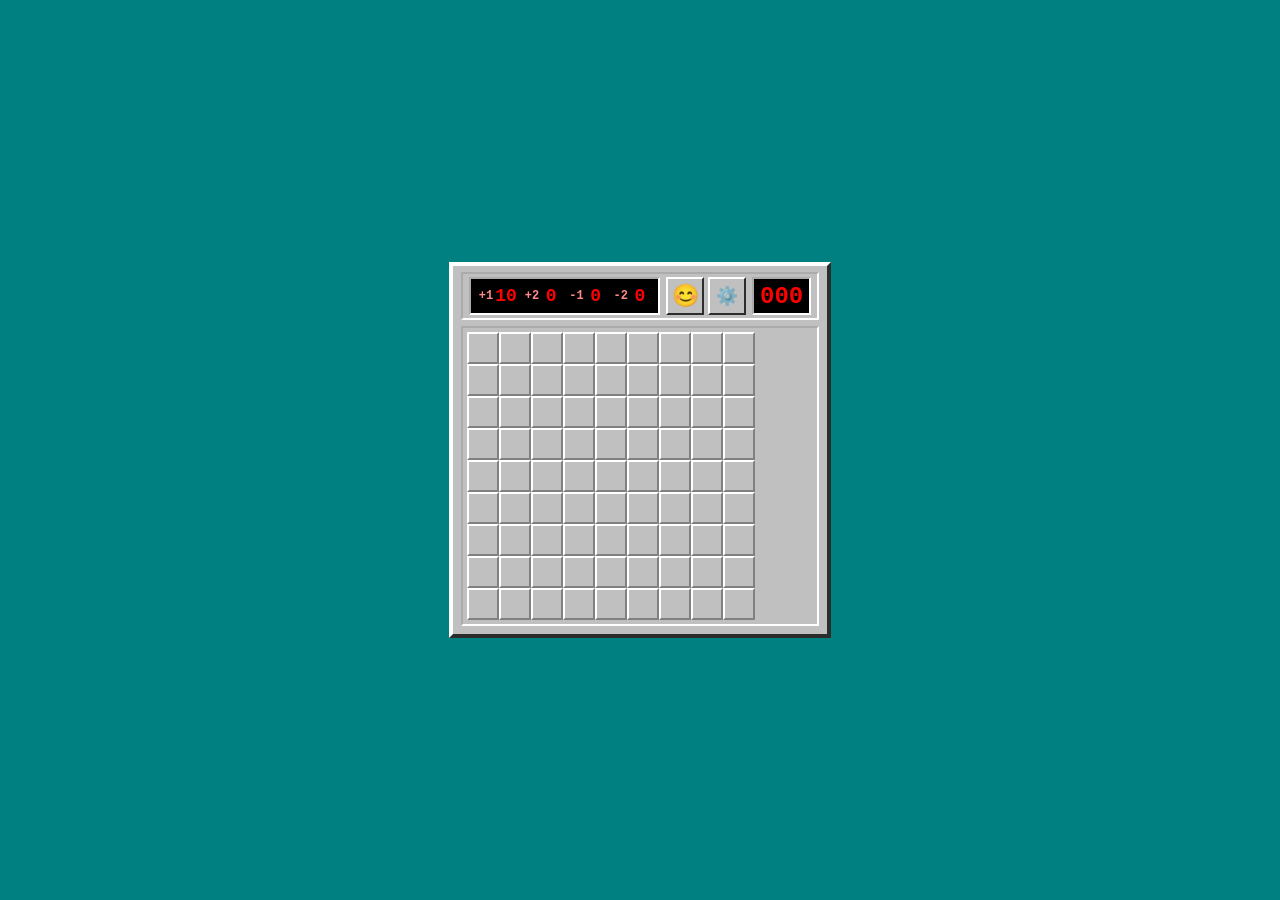
==== commit 9050b253: "Add files via upload" ====
--- a/index.html
+++ b/index.html
@@ -1,89 +1,2031 @@
-<!DOCTYPE html>
-<html lang="zh-CN">
-<head>
-    <meta charset="UTF-8" />
-    <meta name="viewport" content="width=device-width, initial-scale=1.0" />
-    <title>HYPERNGdle</title>
-
-    <link rel="preconnect" href="https://fonts.googleapis.com" />
-    <link rel="preconnect" href="https://fonts.gstatic.com" crossorigin />
-    <link href="https://fonts.googleapis.com/css2?family=Inter:opsz,wght@14..32,400;14..32,700;14..32,900&family=Space+Mono:wght@400;700&display=swap" rel="stylesheet" />
-    <link rel="stylesheet" href="style.css" />
-</head>
-<body>
-
-    <div class="app" role="main">
-        <div class="app-header">
-            <h1 class="title">HYPERNGdle</h1>
-            <div class="theme-switcher" id="themeSwitcher">
-                <button class="theme-btn" data-theme="light" aria-label="亮色主题">☀️</button>
-                <button class="theme-btn" data-theme="dark" aria-label="暗色主题">🌙</button>
-                <button class="theme-btn" data-theme="auto" aria-label="跟随系统">🤖</button>
-            </div>
-        </div>
-
-        <div class="number-card" id="numberCard">
-            <div class="number-card__label">Your Number</div>
-            <div class="number-card__digits" id="digitsContainer">
-                <!-- 10 个占位符，JS 会填充 -->
-            </div>
-        </div>
-
-        <button class="btn-generate" id="generateBtn" aria-label="生成新的10位随机数">
-            <span class="btn__text">Generate</span>
-            <span class="btn__spinner"></span>
-        </button>
-
-        <!-- ===== 新增：自动抽取开关 ===== -->
-        <div class="auto-generate-controls">
-            <button id="autoGenerateBtn" class="btn-toggle-badges">自动抽取: 关</button>
-        </div>
-
-        <!-- 徽章 & 得分区域 -->
-        <div class="badge-area" id="badgeArea">
-            <div class="badge-area__scores">
-                <div class="badge-controls">
-                    <button id="toggleBadgeDisplay" class="btn-toggle-badges">隐藏未获得徽章</button>
-                    <button id="filterBtn" class="btn-toggle-badges btn-filter">🔍 全部</button>
-                    <button id="hardResetBtn" class="btn-toggle-badges btn-reset" style="color: #f87171; border-color: #f87171;">硬重置</button>
-                    <button class="btn-share" id="shareBtn" aria-label="分享当前数字"><span>📤 分享</span></button>
-                </div>
-                <div class="badge-score-item">
-                    <span class="badge-score-label">总次数：</span>
-                    <span class="badge-score-value" id="totalGenerations">0</span>
-                </div>
-                <div class="badge-score-item">
-                    <span class="badge-score-label">当前数字 TP：</span>
-                    <span class="badge-score-value" id="currentScore">0</span>
-                </div>
-                <div class="badge-score-item">
-                    <span class="badge-score-label">总 TP：</span>
-                    <span class="badge-score-value" id="totalScore">0</span>
-                </div>
-                <!-- 新增 -->
-                <div class="badge-score-item">
-                    <span class="badge-score-label">当前徽章数：</span>
-                    <span class="badge-score-value" id="currentBadgeCount">0</span>
-                </div>
-                <div class="badge-score-item best-record" id="bestRecord">
-                    <span class="best-label">🏆 历史最佳：</span>
-                    <span class="best-number" id="bestNumber">—</span>
-                    <span class="best-score" id="bestScore">0 TP</span>
-                </div>
-            </div>
-            <div class="badge-list" id="badgeList"></div>
-        </div>
-
-        <div class="footer">
-            <div>10 digits · pure random</div>
-            <div class="badge-progress" id="badgeProgress">你有 0/0 个徽章</div>
-        </div>
-    </div>
-
-    <!-- 按顺序加载 JS -->
-    <script src="badge-utils.js"></script>
-    <script src="badge-defs.js"></script>
-    <script src="badges.js"></script>
-    <script src="app.js"></script>
-</body>
+<!DOCTYPE html>
+<html lang="zh-CN">
+<head>
+    <meta charset="UTF-8">
+    <meta name="viewport" content="width=device-width, initial-scale=1.0, maximum-scale=1.0, user-scalable=no, viewport-fit=cover">
+    <title>扫雷^</title>
+    <style>
+        :root {
+            --cell-bg: #c0c0c0;
+            --revealed-bg: #d1d5db;
+            --num1-color: #0000ff;
+            --num2-color: #008000;
+            --num3-color: #ff0000;
+            --num4-color: #000080;
+            --num5-color: #800000;
+            --num6-color: #008080;
+            --num7-color: #000000;
+            --num8-color: #808080;
+            --neg-num1-color: #d94b8a;
+            --neg-num2-color: #d94b2a;
+            --neg-num3-color: #2b8fe7;
+            --neg-num4-color: #e7c82b;
+            --neg-num5-color: #2be7c8;
+            --neg-num6-color: #e72b8f;
+            --neg-num7-color: #8f2be7;
+            --neg-num8-color: #2b8fe7;
+            --zero-color: #ffffff;
+            --cell-size: 32px;
+            --gap-size: 0px;
+            --flag-pos1-color: #ff0000;
+            --flag-pos2-color: #ff8800;
+            --flag-neg1-color: #0000ff;
+            --flag-neg2-color: #800080;
+        }
+
+        * {
+            box-sizing: border-box;
+            margin: 0;
+            padding: 0;
+            -webkit-tap-highlight-color: transparent;
+            user-select: none;
+            -webkit-touch-callout: none;
+        }
+
+        body {
+            background: #008080;
+            min-height: 100vh;
+            min-height: 100dvh;
+            display: flex;
+            justify-content: center;
+            align-items: center;
+            padding: 12px;
+            touch-action: pan-y;
+            font-family: 'Segoe UI', Tahoma, Geneva, Verdana, sans-serif;
+        }
+
+        .game-container {
+            background: #c0c0c0;
+            border-radius: 0px;
+            border: 4px outset;
+            border-color: #ffffff #808080 #808080 #ffffff;
+            padding: 6px 8px 8px;
+            box-shadow: none;
+            width: fit-content;
+            max-width: 100%;
+            position: relative;
+            display: flex;
+            flex-direction: column;
+        }
+
+        .game-title {
+            display: none;
+        }
+
+        .status-bar {
+            display: flex;
+            justify-content: space-between;
+            align-items: center;
+            background: #c0c0c0;
+            border: 2px inset #ffffff;
+            padding: 4px 6px;
+            margin-bottom: 6px;
+            height: 48px;
+            gap: 6px;
+            border-radius: 0px;
+            flex-shrink: 0;
+        }
+
+        .status-mines {
+            display: flex;
+            background: #000000;
+            border: 2px inset #ffffff;
+            padding: 2px 8px;
+            gap: 8px;
+            align-items: center;
+            justify-content: center;
+            height: 38px;
+            flex-shrink: 0;
+        }
+        .mine-remain-item {
+            display: flex;
+            align-items: center;
+            gap: 2px;
+            font-family: 'Courier New', monospace;
+            font-weight: bold;
+            color: #ff0000;
+            font-size: 14px;
+            line-height: 1;
+        }
+        .mine-remain-item .label {
+            font-size: 12px;
+            color: #ff8888;
+        }
+        .mine-remain-item .num {
+            font-size: 18px;
+            min-width: 20px;
+            text-align: center;
+        }
+        .mine-remain-item .num.negative {
+            color: #ff8888;
+        }
+
+        .status-buttons {
+            display: flex;
+            gap: 4px;
+            flex-shrink: 0;
+        }
+
+        .reset-btn, .settings-btn {
+            width: 38px;
+            height: 38px;
+            border-radius: 0px;
+            border: 2px outset;
+            border-color: #ffffff #808080 #808080 #ffffff;
+            background: #c0c0c0;
+            font-size: 22px;
+            cursor: pointer;
+            box-shadow: none;
+            display: flex;
+            align-items: center;
+            justify-content: center;
+            line-height: 1;
+            touch-action: manipulation;
+            flex-shrink: 0;
+            transition: none;
+        }
+        .reset-btn:active, .settings-btn:active {
+            border-style: inset;
+            border-color: #808080 #ffffff #ffffff #808080;
+            transform: translate(1px, 1px);
+        }
+        .reset-btn.game-over {
+            animation: pulse 0.6s ease 3;
+        }
+        @keyframes pulse {
+            0%, 100% { transform: scale(1); }
+            50% { transform: scale(1.1); }
+        }
+
+        .settings-btn {
+            font-size: 18px;
+        }
+
+        .status-timer {
+            background: #000000;
+            border: 2px inset #ffffff;
+            padding: 2px 6px;
+            height: 38px;
+            display: flex;
+            align-items: center;
+            font-family: 'Courier New', monospace;
+            font-weight: bold;
+            font-size: 24px;
+            color: #ff0000;
+            letter-spacing: 2px;
+            flex-shrink: 0;
+            min-width: 54px;
+            justify-content: center;
+        }
+        .status-timer .icon { display: none; }
+        .status-timer .number {
+            background: transparent;
+            color: #ff0000;
+            padding: 0;
+            border-radius: 0;
+            font-size: 24px;
+            font-weight: bold;
+            letter-spacing: 0;
+            font-family: 'Courier New', monospace;
+        }
+
+        .grid-wrapper {
+            position: relative;
+            touch-action: pan-x pan-y;
+            background: #c0c0c0;
+            padding: 4px;
+            border: 2px inset #ffffff;
+            border-radius: 0px;
+            overflow: auto;
+            flex: 1;
+            min-height: 0;
+            -webkit-overflow-scrolling: touch;
+            scrollbar-width: thin;
+            scrollbar-color: #808080 #c0c0c0;
+        }
+        .grid-wrapper::-webkit-scrollbar {
+            width: 8px;
+            height: 8px;
+        }
+        .grid-wrapper::-webkit-scrollbar-thumb {
+            background: #808080;
+            border-radius: 0px;
+            border: 1px solid #c0c0c0;
+        }
+        .grid-wrapper::-webkit-scrollbar-track {
+            background: #c0c0c0;
+        }
+
+        .grid {
+            display: grid;
+            gap: var(--gap-size);
+            background: #c0c0c0;
+            width: fit-content;
+            height: fit-content;
+        }
+
+        .cell {
+            background: var(--cell-bg);
+            border-radius: 0px;
+            display: flex;
+            align-items: center;
+            justify-content: center;
+            font-size: calc(var(--cell-size) * 0.6);
+            font-weight: 800;
+            cursor: pointer;
+            transition: none;
+            border: 2px solid;
+            border-color: #ffffff #808080 #808080 #ffffff;
+            box-shadow: none;
+            color: #1a1a2e;
+            touch-action: none;
+            position: relative;
+            width: var(--cell-size);
+            height: var(--cell-size);
+            flex-shrink: 0;
+        }
+        .cell:active:not(.revealed):not(.flagged) {
+            border-style: inset;
+            border-color: #808080 #ffffff #ffffff #808080;
+            transform: none;
+            box-shadow: none;
+        }
+        .cell.revealed {
+            background: var(--revealed-bg);
+            border: 1px solid #808080;
+            box-shadow: none;
+            cursor: default;
+        }
+        .cell.revealed:active { transform: none; }
+        
+        .cell.flagged {
+            background: var(--cell-bg);
+            border: 2px solid;
+            border-color: #ffffff #808080 #808080 #ffffff;
+            box-shadow: none;
+        }
+        .cell.flagged .flag-label {
+            font-size: 10px;
+            font-weight: 700;
+            line-height: 1;
+            display: block;
+            width: 100%;
+            height: 100%;
+            display: flex;
+            align-items: center;
+            justify-content: center;
+            font-family: 'Courier New', monospace;
+        }
+        .cell.flagged .flag-label.pos1 { background: var(--flag-pos1-color); color: #fff; }
+        .cell.flagged .flag-label.pos2 { background: var(--flag-pos2-color); color: #fff; }
+        .cell.flagged .flag-label.neg1 { background: var(--flag-neg1-color); color: #fff; }
+        .cell.flagged .flag-label.neg2 { background: var(--flag-neg2-color); color: #fff; }
+
+        .mine-emoji {
+            font-size: calc(var(--cell-size) * 0.6);
+            display: flex;
+            align-items: center;
+            justify-content: center;
+            width: 100%;
+            height: 100%;
+            line-height: 1;
+        }
+
+        .cell.mine-exploded {
+            background: #ff0000 !important;
+            border: 1px solid #808080 !important;
+        }
+        .cell.mine-shown {
+            background: var(--revealed-bg);
+            border: 1px solid #808080 !important;
+        }
+
+        .cell.flag-wrong {
+            background: #ff0000 !important;
+            border: 1px solid #808080 !important;
+        }
+        .cell.flag-wrong .wrong-icon {
+            font-size: calc(var(--cell-size) * 0.5);
+            color: #ffffff;
+            font-weight: bold;
+            font-family: 'Courier New', monospace;
+        }
+        
+        .cell.right-pressed {
+            border-style: inset !important;
+            border-color: #808080 #ffffff #ffffff #808080 !important;
+            transform: translate(1px, 1px) !important;
+            box-shadow: none !important;
+        }
+
+        .cell.n1 { color: var(--num1-color); }
+        .cell.n2 { color: var(--num2-color); }
+        .cell.n3 { color: var(--num3-color); }
+        .cell.n4 { color: var(--num4-color); }
+        .cell.n5 { color: var(--num5-color); }
+        .cell.n6 { color: var(--num6-color); }
+        .cell.n7 { color: var(--num7-color); }
+        .cell.n8 { color: var(--num8-color); }
+        .cell.nn1 { color: var(--neg-num1-color); }
+        .cell.nn2 { color: var(--neg-num2-color); }
+        .cell.nn3 { color: var(--neg-num3-color); }
+        .cell.nn4 { color: var(--neg-num4-color); }
+        .cell.nn5 { color: var(--neg-num5-color); }
+        .cell.nn6 { color: var(--neg-num6-color); }
+        .cell.nn7 { color: var(--neg-num7-color); }
+        .cell.nn8 { color: var(--neg-num8-color); }
+        .cell.zero { color: var(--zero-color); }
+
+        .cell.chord-highlight {
+            box-shadow: 0 0 0 2px #ffcc00 !important;
+            z-index: 2;
+        }
+        .cell.revealed.chord-highlight {
+            box-shadow: 0 0 0 2px #ffcc00 !important;
+        }
+
+        .footer-hint { display: none; }
+
+        .game-overlay {
+            position: absolute;
+            inset: 0;
+            background: rgba(0, 0, 0, 0.6);
+            border-radius: 0px;
+            display: none;
+            flex-direction: column;
+            align-items: center;
+            justify-content: center;
+            gap: 8px;
+            z-index: 10;
+            animation: fadeIn 0.35s ease;
+        }
+        .game-overlay.show { display: flex; }
+        @keyframes fadeIn {
+            from { opacity: 0; transform: scale(0.96); }
+            to { opacity: 1; transform: scale(1); }
+        }
+        .game-overlay .result-icon { font-size: 48px; line-height: 1; }
+        .game-overlay .result-text { font-size: 20px; font-weight: 700; color: #ffffff; text-shadow: 0 2px 8px rgba(0,0,0,0.8); }
+        .game-overlay .result-sub { font-size: 13px; color: rgba(255,255,255,0.9); margin-top: 4px; }
+
+        .settings-overlay {
+            position: fixed;
+            inset: 0;
+            background: rgba(0, 0, 0, 0.5);
+            backdrop-filter: blur(4px);
+            display: none;
+            justify-content: center;
+            align-items: center;
+            z-index: 1000;
+            padding: 20px;
+            animation: fadeIn 0.25s ease;
+        }
+        .settings-overlay.open { display: flex; }
+        .settings-panel {
+            background: #c0c0c0;
+            border-radius: 0px;
+            border: 3px outset #fff;
+            border-color: #ffffff #808080 #808080 #ffffff;
+            max-width: 420px;
+            width: 100%;
+            max-height: 85vh;
+            padding: 24px 20px 20px;
+            display: flex;
+            flex-direction: column;
+            overflow: hidden;
+            animation: slideUp 0.25s ease;
+        }
+        @keyframes slideUp {
+            from { transform: translateY(30px); opacity: 0; }
+            to { transform: translateY(0); opacity: 1; }
+        }
+        .settings-header {
+            display: flex;
+            justify-content: space-between;
+            align-items: center;
+            margin-bottom: 16px;
+            flex-shrink: 0;
+        }
+        .settings-header h2 { font-size: 18px; font-weight: 700; color: #1a1a2e; }
+        .settings-close {
+            background: #c0c0c0;
+            border: 2px outset #fff;
+            border-color: #ffffff #808080 #808080 #ffffff;
+            font-size: 20px;
+            line-height: 1;
+            cursor: pointer;
+            color: #1a1a2e;
+            padding: 0 8px;
+            touch-action: manipulation;
+        }
+        .settings-close:active {
+            border-style: inset;
+            transform: translate(1px, 1px);
+        }
+        .settings-tabs {
+            display: flex;
+            gap: 4px;
+            margin-bottom: 16px;
+            flex-shrink: 0;
+            border-bottom: 2px solid #808080;
+            padding-bottom: 4px;
+        }
+        .settings-tabs button {
+            flex: 1;
+            padding: 8px 0;
+            border: 2px outset #fff;
+            border-color: #ffffff #808080 #808080 #ffffff;
+            background: #c0c0c0;
+            font-size: 14px;
+            font-weight: 600;
+            color: #1a1a2e;
+            cursor: pointer;
+            transition: none;
+            touch-action: manipulation;
+        }
+        .settings-tabs button:active {
+            border-style: inset;
+        }
+        .settings-tabs button.active {
+            background: #d1d5db;
+            border-style: inset;
+        }
+        .settings-tabs button:active { transform: scale(0.96); }
+
+        .settings-tab-content {
+            display: none;
+            overflow-y: auto;
+            flex: 1;
+            padding-right: 4px;
+        }
+        .settings-tab-content.active { display: block; }
+
+        .settings-group { margin-bottom: 14px; }
+        .settings-group label { display: block; font-size: 13px; font-weight: 600; color: #1a1a2e; margin-bottom: 4px; }
+        .settings-color-row { display: flex; align-items: center; gap: 12px; }
+        .settings-color-row input[type="color"] {
+            width: 44px; height: 44px; border: 2px inset #808080; padding: 2px;
+            cursor: pointer; background: #fff; flex-shrink: 0;
+        }
+        .settings-color-row input[type="text"] {
+            flex: 1; padding: 8px 10px; border: 2px inset #808080;
+            font-size: 14px; font-family: monospace; background: #f8f9fa; color: #1a1a2e;
+            outline: none; 
+        }
+
+        .config-group { margin-bottom: 16px; }
+        .config-group label { display: block; font-size: 13px; font-weight: 600; color: #1a1a2e; margin-bottom: 4px; }
+        .config-group input[type="number"] {
+            width: 100%; padding: 8px 12px; border: 2px inset #808080;
+            font-size: 16px; background: #fff; color: #1a1a2e; outline: none;
+        }
+        .config-hint { font-size: 12px; color: #4a5568; margin-top: 4px; }
+
+        .preset-grid {
+            display: grid;
+            grid-template-columns: repeat(4, 1fr);
+            gap: 4px;
+            margin-bottom: 6px;
+        }
+        .preset-btn {
+            padding: 6px 4px;
+            border: 2px outset #fff;
+            border-color: #ffffff #808080 #808080 #ffffff;
+            background: #c0c0c0;
+            font-size: 11px;
+            font-weight: 600;
+            color: #1a1a2e;
+            cursor: pointer;
+            transition: none;
+            touch-action: manipulation;
+            text-align: center;
+            line-height: 1.3;
+            min-height: 32px;
+        }
+        .preset-btn:active {
+            border-style: inset;
+            transform: translate(1px, 1px);
+        }
+
+        .settings-actions {
+            display: flex; gap: 12px; margin-top: 16px; flex-shrink: 0;
+            padding-top: 12px; border-top: 2px solid #808080;
+        }
+        .settings-actions button {
+            flex: 1; padding: 10px; border: 2px outset #fff;
+            border-color: #ffffff #808080 #808080 #ffffff;
+            background: #c0c0c0;
+            font-size: 15px; font-weight: 600; cursor: pointer;
+            transition: none; touch-action: manipulation;
+        }
+        .settings-actions button:active {
+            border-style: inset;
+            transform: translate(1px, 1px);
+        }
+        .btn-reset-default { background: #c0c0c0; color: #1a1a2e; }
+        .btn-save { background: #d1d5db; color: #1a1a2e; }
+
+        @media (max-width: 450px) {
+            .game-container { padding: 4px 4px 6px; }
+            .status-bar { padding: 4px 4px; height: 42px; gap: 4px; }
+            .status-mines { padding: 2px 6px; gap: 4px; height: 32px; }
+            .mine-remain-item { font-size: 10px; }
+            .mine-remain-item .label { font-size: 8px; }
+            .mine-remain-item .num { font-size: 14px; min-width: 14px; }
+            .reset-btn, .settings-btn { width: 32px; height: 32px; font-size: 18px; }
+            .settings-btn { font-size: 15px; }
+            .status-timer { font-size: 18px; height: 32px; min-width: 44px; }
+            .status-timer .number { font-size: 18px; }
+            :root { --cell-size: 28px; }
+            .preset-grid { grid-template-columns: repeat(3, 1fr); }
+            .preset-btn { font-size: 10px; padding: 4px 3px; }
+        }
+        @media (max-width: 380px) {
+            .status-mines { padding: 2px 4px; gap: 2px; height: 28px; }
+            .mine-remain-item { font-size: 8px; }
+            .mine-remain-item .label { font-size: 7px; }
+            .mine-remain-item .num { font-size: 12px; min-width: 12px; }
+            .reset-btn, .settings-btn { width: 28px; height: 28px; font-size: 15px; }
+            .settings-btn { font-size: 12px; }
+            .status-timer { font-size: 15px; height: 28px; min-width: 36px; }
+            .status-timer .number { font-size: 15px; }
+            :root { --cell-size: 24px; }
+        }
+        @media (max-height: 500px) and (orientation: landscape) {
+            .game-container { padding: 4px 8px 6px; max-width: 100%; }
+            .status-bar { height: 34px; padding: 2px 6px; margin-bottom: 4px; gap: 4px; }
+            .status-mines { padding: 2px 4px; gap: 2px; height: 26px; }
+            .mine-remain-item { font-size: 8px; }
+            .mine-remain-item .num { font-size: 12px; min-width: 12px; }
+            .reset-btn, .settings-btn { width: 26px; height: 26px; font-size: 14px; }
+            .settings-btn { font-size: 11px; }
+            .status-timer { font-size: 14px; height: 26px; min-width: 34px; }
+            .status-timer .number { font-size: 14px; }
+            :root { --cell-size: 20px; }
+        }
+        @supports (padding: max(0px)) {
+            .game-container { padding-left: max(8px, env(safe-area-inset-left)); padding-right: max(8px, env(safe-area-inset-right)); }
+        }
+
+        input[type="checkbox"] {
+            appearance: none;
+            -webkit-appearance: none;
+            width: 18px;
+            height: 18px;
+            background: #c0c0c0;
+            border: 2px outset;
+            border-color: #ffffff #808080 #808080 #ffffff;
+            cursor: pointer;
+            position: relative;
+            flex-shrink: 0;
+            margin-right: 4px;
+            vertical-align: middle;
+        }
+        input[type="checkbox"]:checked {
+            border-style: inset;
+            border-color: #808080 #ffffff #ffffff #808080;
+        }
+        input[type="checkbox"]:checked::after {
+            content: '✓';
+            position: absolute;
+            top: 50%;
+            left: 50%;
+            transform: translate(-50%, -50%);
+            font-weight: bold;
+            color: #000;
+            font-size: 16px;
+            line-height: 1;
+        }
+        .config-group label {
+            display: flex;
+            align-items: center;
+            gap: 4px;
+            font-weight: 400;
+            cursor: pointer;
+            margin-bottom: 0;
+        }
+    </style>
+</head>
+<body>
+
+<div class="game-container" id="app">
+    <div class="status-bar">
+        <div class="status-mines" id="statusMines">
+            <span class="mine-remain-item"><span class="label">+1</span><span class="num" id="pos1Remain">0</span></span>
+            <span class="mine-remain-item"><span class="label">+2</span><span class="num" id="pos2Remain">0</span></span>
+            <span class="mine-remain-item"><span class="label">-1</span><span class="num" id="neg1Remain">0</span></span>
+            <span class="mine-remain-item"><span class="label">-2</span><span class="num" id="neg2Remain">0</span></span>
+        </div>
+        <div class="status-buttons">
+            <button class="reset-btn" id="resetBtn" aria-label="重新开始">😊</button>
+            <button class="settings-btn" id="settingsBtn" aria-label="设置">⚙️</button>
+        </div>
+        <div class="status-timer">
+            <span class="number" id="timerDisplay">000</span>
+        </div>
+    </div>
+
+    <div class="grid-wrapper" id="gridWrapper">
+        <div class="grid" id="grid"></div>
+        <div class="game-overlay" id="gameOverlay">
+            <div class="result-icon" id="resultIcon">💥</div>
+            <div class="result-text" id="resultText">游戏结束</div>
+            <div class="result-sub" id="resultSub">点击 😊 重新开始</div>
+        </div>
+    </div>
+</div>
+
+<div class="settings-overlay" id="settingsOverlay">
+    <div class="settings-panel">
+        <div class="settings-header">
+            <h2>⚙️ 设置</h2>
+            <button class="settings-close" id="settingsClose">✕</button>
+        </div>
+        <div class="settings-tabs" id="settingsTabs">
+            <button class="active" data-tab="color">🎨 颜色</button>
+            <button data-tab="config">⚙️ 配置</button>
+        </div>
+        <div class="settings-tab-content active" id="tabColor">
+            <div id="settingsItems"></div>
+        </div>
+        <div class="settings-tab-content" id="tabConfig">
+            <div class="config-group">
+                <label>🌐 连通模式</label>
+                <div style="display:flex; gap:16px; margin-top:4px; flex-wrap:wrap;">
+                    <label>
+                        <input type="checkbox" id="cylindricalCheck"> 圆柱形（左右连通）
+                    </label>
+                    <label>
+                        <input type="checkbox" id="sphericalCheck"> 球形（上下左右连通）
+                    </label>
+                </div>
+                <div class="config-hint">两者互斥，开启一个自动关闭另一个</div>
+            </div>
+
+            <div class="config-group" style="margin-bottom: 12px;">
+                <span class="preset-label">📌 预设配置</span>
+                <div class="preset-grid" id="presetGrid"></div>
+            </div>
+
+            <div class="config-group">
+                <label for="configCols">宽度（列数）</label>
+                <input type="number" id="configCols" min="1" max="72" value="9">
+                <div class="config-hint">1 ~ 72，且不能与高度同时为 1</div>
+            </div>
+            <div class="config-group">
+                <label for="configRows">高度（行数）</label>
+                <input type="number" id="configRows" min="1" max="48" value="9">
+                <div class="config-hint">1 ~ 48</div>
+            </div>
+            
+            <div class="config-group">
+                <label for="configMines">总雷数</label>
+                <input type="number" id="configMines" min="1" value="10">
+                <div class="config-hint" id="mineHint">最大 ≤ floor(行×列/2)</div>
+            </div>
+            <div class="config-group">
+                <label for="configPosDouble">正双雷数量 (+2)</label>
+                <input type="number" id="configPosDouble" min="0" value="0">
+                <div class="config-hint">≥0，且 ≤ 总雷数</div>
+            </div>
+            <div class="config-group">
+                <label for="configNegTotal">负雷总数 (-1 和 -2)</label>
+                <input type="number" id="configNegTotal" min="0" value="0">
+                <div class="config-hint" id="negTotalHint">≤ 总雷数 − 正双雷数</div>
+            </div>
+            <div class="config-group">
+                <label for="configNegDouble">负双雷数量 (-2)</label>
+                <input type="number" id="configNegDouble" min="0" value="0">
+                <div class="config-hint">0 ~ 负雷总数</div>
+            </div>
+        </div>
+        <div class="settings-actions">
+            <button class="btn-reset-default" id="resetDefaultColors">重置默认</button>
+            <button class="btn-save" id="saveSettings">保存</button>
+        </div>
+    </div>
+</div>
+
+<script>
+    (function() {
+        'use strict';
+
+        // ---------- 常量 ----------
+        const DEFAULT_ROWS = 9;
+        const DEFAULT_COLS = 9;
+        const DEFAULT_MINES = 10;
+        const DEFAULT_POS_DOUBLE = 0;
+        const DEFAULT_NEG_TOTAL = 0;
+        const DEFAULT_NEG_DOUBLE = 0;
+        const LONG_PRESS_MS = 450;
+
+        // ---------- 预设配置数据 ----------
+        const PRESET_DATA = [
+            { name: '初级', rows: 9, cols: 9, mines: 10, posDouble: 0, negTotal: 0, negDouble: 0 },
+            { name: '中级', rows: 16, cols: 16, mines: 40, posDouble: 0, negTotal: 0, negDouble: 0 },
+            { name: '专家', rows: 16, cols: 30, mines: 99, posDouble: 0, negTotal: 0, negDouble: 0 },
+            { name: '初级-双雷', rows: 9, cols: 9, mines: 10, posDouble: 3, negTotal: 0, negDouble: 0 },
+            { name: '中级-双雷', rows: 16, cols: 16, mines: 40, posDouble: 12, negTotal: 0, negDouble: 0 },
+            { name: '专家-双雷', rows: 16, cols: 30, mines: 99, posDouble: 39, negTotal: 0, negDouble: 0 },
+            { name: '初级-负雷', rows: 9, cols: 9, mines: 10, posDouble: 0, negTotal: 3, negDouble: 0 },
+            { name: '中级-负雷', rows: 16, cols: 16, mines: 40, posDouble: 0, negTotal: 12, negDouble: 0 },
+            { name: '专家-负雷', rows: 16, cols: 30, mines: 99, posDouble: 0, negTotal: 39, negDouble: 0 },
+            { name: '初级-负双雷', rows: 9, cols: 9, mines: 10, posDouble: 1, negTotal: 2, negDouble: 1 },
+            { name: '中级-负双雷', rows: 16, cols: 16, mines: 40, posDouble: 5, negTotal: 7, negDouble: 2 },
+            { name: '专家-负双雷', rows: 16, cols: 30, mines: 99, posDouble: 15, negTotal: 24, negDouble: 9 },
+        ];
+
+        // ---------- DOM 引用 ----------
+        const gridEl = document.getElementById('grid');
+        const timerDisplayEl = document.getElementById('timerDisplay');
+        const resetBtn = document.getElementById('resetBtn');
+        const overlay = document.getElementById('gameOverlay');
+        const resultIcon = document.getElementById('resultIcon');
+        const resultText = document.getElementById('resultText');
+        const resultSub = document.getElementById('resultSub');
+        const gridWrapper = document.getElementById('gridWrapper');
+        const settingsBtn = document.getElementById('settingsBtn');
+        const settingsOverlay = document.getElementById('settingsOverlay');
+        const settingsClose = document.getElementById('settingsClose');
+        const settingsItems = document.getElementById('settingsItems');
+        const resetDefaultColorsBtn = document.getElementById('resetDefaultColors');
+        const saveSettingsBtn = document.getElementById('saveSettings');
+        const configRows = document.getElementById('configRows');
+        const configCols = document.getElementById('configCols');
+        const configMines = document.getElementById('configMines');
+        const configPosDouble = document.getElementById('configPosDouble');
+        const configNegTotal = document.getElementById('configNegTotal');
+        const configNegDouble = document.getElementById('configNegDouble');
+        const mineHint = document.getElementById('mineHint');
+        const negTotalHint = document.getElementById('negTotalHint');
+        const settingsTabs = document.getElementById('settingsTabs');
+        const presetGrid = document.getElementById('presetGrid');
+        const cylindricalCheck = document.getElementById('cylindricalCheck');
+        const sphericalCheck = document.getElementById('sphericalCheck');
+
+        const pos1RemainEl = document.getElementById('pos1Remain');
+        const pos2RemainEl = document.getElementById('pos2Remain');
+        const neg1RemainEl = document.getElementById('neg1Remain');
+        const neg2RemainEl = document.getElementById('neg2Remain');
+
+        // ---------- 颜色变量 ----------
+        const colorVars = {
+            '未揭开背景': '--cell-bg',
+            '已揭开背景': '--revealed-bg',
+            '数字1颜色': '--num1-color',
+            '数字2颜色': '--num2-color',
+            '数字3颜色': '--num3-color',
+            '数字4颜色': '--num4-color',
+            '数字5颜色': '--num5-color',
+            '数字6颜色': '--num6-color',
+            '数字7颜色': '--num7-color',
+            '数字8颜色': '--num8-color',
+            '负数字1颜色': '--neg-num1-color',
+            '负数字2颜色': '--neg-num2-color',
+            '负数字3颜色': '--neg-num3-color',
+            '负数字4颜色': '--neg-num4-color',
+            '负数字5颜色': '--neg-num5-color',
+            '负数字6颜色': '--neg-num6-color',
+            '负数字7颜色': '--neg-num7-color',
+            '负数字8颜色': '--neg-num8-color',
+            '数字0颜色': '--zero-color',
+            '+1标记颜色': '--flag-pos1-color',
+            '+2标记颜色': '--flag-pos2-color',
+            '-1标记颜色': '--flag-neg1-color',
+            '-2标记颜色': '--flag-neg2-color',
+        };
+
+        const defaultColors = {
+            '--cell-bg': '#c0c0c0',
+            '--revealed-bg': '#d1d5db',
+            '--num1-color': '#0000ff',
+            '--num2-color': '#008000',
+            '--num3-color': '#ff0000',
+            '--num4-color': '#000080',
+            '--num5-color': '#800000',
+            '--num6-color': '#008080',
+            '--num7-color': '#000000',
+            '--num8-color': '#808080',
+            '--neg-num1-color': '#d94b8a',
+            '--neg-num2-color': '#d94b2a',
+            '--neg-num3-color': '#2b8fe7',
+            '--neg-num4-color': '#e7c82b',
+            '--neg-num5-color': '#2be7c8',
+            '--neg-num6-color': '#e72b8f',
+            '--neg-num7-color': '#8f2be7',
+            '--neg-num8-color': '#2b8fe7',
+            '--zero-color': '#d1d5db',
+            '--flag-pos1-color': '#ff0000',
+            '--flag-pos2-color': '#ff8800',
+            '--flag-neg1-color': '#0000ff',
+            '--flag-neg2-color': '#800080',
+        };
+
+        // ---------- 游戏配置 ----------
+        let ROWS = DEFAULT_ROWS;
+        let COLS = DEFAULT_COLS;
+        let TOTAL_MINES = DEFAULT_MINES;
+        let POS_DOUBLE = DEFAULT_POS_DOUBLE;
+        let NEG_TOTAL = DEFAULT_NEG_TOTAL;
+        let NEG_DOUBLE = DEFAULT_NEG_DOUBLE;
+        let CYLINDRICAL = false;
+        let SPHERICAL = false;
+
+        let configPos1 = 0;
+        let configPos2 = 0;
+        let configNeg1 = 0;
+        let configNeg2 = 0;
+
+        // ---------- 游戏状态 ----------
+        let board = [];
+        let gameActive = false;
+        let gameOver = false;
+        let firstClick = true;
+        let flagCount = 0;
+        let revealedCount = 0;
+        let timerInterval = null;
+        let seconds = 0;
+        let timerStarted = false;
+
+        let touchState = {
+            cell: null,
+            row: -1,
+            col: -1,
+            timer: null,
+            startX: 0,
+            startY: 0,
+            isLongPress: false,
+        };
+
+        // ---------- 工具函数 ----------
+        function formatTime(sec) {
+            return String(Math.min(sec, 999)).padStart(3, '0');
+        }
+
+        // ---------- 邻接函数（核心） ----------
+        function getNeighbors(row, col) {
+            const neighbors = [];
+            for (let dr = -1; dr <= 1; dr++) {
+                for (let dc = -1; dc <= 1; dc++) {
+                    if (dr === 0 && dc === 0) continue;
+                    let nr = row + dr;
+                    let nc = col + dc;
+                    let valid = true;
+                    if (SPHERICAL) {
+                        nr = ((nr % ROWS) + ROWS) % ROWS;
+                        nc = ((nc % COLS) + COLS) % COLS;
+                    } else if (CYLINDRICAL) {
+                        nc = ((nc % COLS) + COLS) % COLS;
+                        if (nr < 0 || nr >= ROWS) valid = false;
+                    } else {
+                        if (nr < 0 || nr >= ROWS || nc < 0 || nc >= COLS) valid = false;
+                    }
+                    if (valid) {
+                        neighbors.push({ row: nr, col: nc });
+                    }
+                }
+            }
+            return neighbors;
+        }
+
+        // ---------- 颜色设置 ----------
+        function getCurrentColors() {
+            const colors = {};
+            for (const [label, varName] of Object.entries(colorVars)) {
+                const val = getComputedStyle(document.documentElement).getPropertyValue(varName).trim();
+                colors[varName] = val || defaultColors[varName];
+            }
+            return colors;
+        }
+        function applyColors(colorMap) {
+            for (const [varName, hex] of Object.entries(colorMap)) {
+                if (hex && hex.startsWith('#')) {
+                    document.documentElement.style.setProperty(varName, hex);
+                }
+            }
+        }
+        function saveColorsToStorage(colorMap) {
+            try { localStorage.setItem('minesweeper-colors', JSON.stringify(colorMap)); } catch (_) {}
+        }
+        function loadColorsFromStorage() {
+            try {
+                const data = localStorage.getItem('minesweeper-colors');
+                if (data) {
+                    const parsed = JSON.parse(data);
+                    const valid = {};
+                    for (const [key, val] of Object.entries(parsed)) {
+                        if (defaultColors.hasOwnProperty(key) && val && val.startsWith('#')) {
+                            valid[key] = val;
+                        }
+                    }
+                    if (Object.keys(valid).length > 0) return valid;
+                }
+            } catch (_) {}
+            return null;
+        }
+        function resetToDefaultColors() {
+            applyColors(defaultColors);
+            saveColorsToStorage(defaultColors);
+            buildSettingsItems();
+        }
+        function buildSettingsItems() {
+            const colors = getCurrentColors();
+            let html = '';
+            for (const [label, varName] of Object.entries(colorVars)) {
+                const hex = colors[varName] || defaultColors[varName];
+                html += `
+                    <div class="settings-group" data-var="${varName}">
+                        <label>${label}</label>
+                        <div class="settings-color-row">
+                            <input type="color" value="${hex}" data-var="${varName}">
+                            <input type="text" value="${hex}" data-var="${varName}" spellcheck="false">
+                        </div>
+                    </div>
+                `;
+            }
+            settingsItems.innerHTML = html;
+            settingsItems.querySelectorAll('.settings-color-row').forEach(row => {
+                const colorInput = row.querySelector('input[type="color"]');
+                const textInput = row.querySelector('input[type="text"]');
+                const varName = colorInput.dataset.var;
+                colorInput.addEventListener('input', function() {
+                    textInput.value = this.value;
+                });
+                textInput.addEventListener('input', function() {
+                    const val = this.value.trim();
+                    if (/^#[0-9a-fA-F]{6}$/.test(val)) {
+                        colorInput.value = val;
+                    }
+                });
+                textInput.addEventListener('blur', function() {
+                    const val = this.value.trim();
+                    if (!/^#[0-9a-fA-F]{6}$/.test(val)) {
+                        this.value = colorInput.value;
+                    }
+                });
+            });
+        }
+
+        // ---------- 配置存储 ----------
+        function loadConfigFromStorage() {
+            try {
+                const data = localStorage.getItem('minesweeper-config');
+                if (data) {
+                    const parsed = JSON.parse(data);
+                    if (parsed.rows && parsed.cols && parsed.mines !== undefined &&
+                        parsed.posDouble !== undefined && parsed.negTotal !== undefined &&
+                        parsed.negDouble !== undefined) {
+                        return parsed;
+                    }
+                }
+            } catch (_) {}
+            return null;
+        }
+        function saveConfigToStorage(rows, cols, mines, posDouble, negTotal, negDouble, cylindrical, spherical) {
+            try {
+                localStorage.setItem('minesweeper-config', JSON.stringify({
+                    rows, cols, mines, posDouble, negTotal, negDouble,
+                    cylindrical: !!cylindrical,
+                    spherical: !!spherical
+                }));
+            } catch (_) {}
+        }
+
+        function calcConfigCounts() {
+            configPos1 = TOTAL_MINES - POS_DOUBLE - NEG_TOTAL;
+            configPos2 = POS_DOUBLE;
+            configNeg1 = NEG_TOTAL - NEG_DOUBLE;
+            configNeg2 = NEG_DOUBLE;
+            if (configPos1 < 0) configPos1 = 0;
+            if (configNeg1 < 0) configNeg1 = 0;
+        }
+
+        function applyConfig(rows, cols, mines, posDouble, negTotal, negDouble, cylindrical, spherical) {
+            ROWS = rows;
+            COLS = cols;
+            TOTAL_MINES = mines;
+            POS_DOUBLE = posDouble;
+            NEG_TOTAL = negTotal;
+            NEG_DOUBLE = negDouble;
+            CYLINDRICAL = !!cylindrical;
+            SPHERICAL = !!spherical;
+            if (SPHERICAL) CYLINDRICAL = false;
+            calcConfigCounts();
+            cylindricalCheck.checked = CYLINDRICAL;
+            sphericalCheck.checked = SPHERICAL;
+            configRows.value = rows;
+            configCols.value = cols;
+            configMines.value = mines;
+            configPosDouble.value = posDouble;
+            configNegTotal.value = negTotal;
+            configNegDouble.value = negDouble;
+            updateHints();
+        }
+
+        function validateConfig() {
+            let rows = parseInt(configRows.value, 10);
+            let cols = parseInt(configCols.value, 10);
+            let mines = parseInt(configMines.value, 10);
+            let posDouble = parseInt(configPosDouble.value, 10);
+            let negTotal = parseInt(configNegTotal.value, 10);
+            let negDouble = parseInt(configNegDouble.value, 10);
+
+            if (isNaN(rows) || rows < 1) rows = 1;
+            if (isNaN(cols) || cols < 1) cols = 1;
+            if (rows > 48) rows = 48;
+            if (cols > 72) cols = 72;
+            if (rows === 1 && cols === 1) {
+                alert('高度和宽度不能同时为 1，请至少增加一个维度。');
+                return null;
+            }
+            const maxTotal = Math.floor((rows * cols) / 2);
+            if (isNaN(mines) || mines < 1) mines = 1;
+            if (mines > maxTotal) mines = maxTotal;
+
+            if (isNaN(posDouble) || posDouble < 0) posDouble = 0;
+            if (posDouble > mines) posDouble = mines;
+
+            if (isNaN(negTotal) || negTotal < 0) negTotal = 0;
+            if (negTotal > (mines - posDouble)) negTotal = mines - posDouble;
+
+            if (isNaN(negDouble) || negDouble < 0) negDouble = 0;
+            if (negDouble > negTotal) negDouble = negTotal;
+
+            configRows.value = rows;
+            configCols.value = cols;
+            configMines.value = mines;
+            configPosDouble.value = posDouble;
+            configNegTotal.value = negTotal;
+            configNegDouble.value = negDouble;
+            updateHints();
+            return { rows, cols, mines, posDouble, negTotal, negDouble };
+        }
+
+        function updateHints() {
+            const rows = parseInt(configRows.value) || 1;
+            const cols = parseInt(configCols.value) || 1;
+            const maxTotal = Math.floor((rows * cols) / 2);
+            const current = parseInt(configMines.value) || 1;
+            mineHint.textContent = `最大 ≤ ${maxTotal}（当前 ${Math.min(current, maxTotal)}）`;
+            if (current > maxTotal) configMines.value = maxTotal;
+            if (current < 1) configMines.value = 1;
+
+            const mines = parseInt(configMines.value) || 1;
+            const posDouble = parseInt(configPosDouble.value) || 0;
+            if (posDouble > mines) configPosDouble.value = mines;
+            const negTotal = parseInt(configNegTotal.value) || 0;
+            const maxNeg = mines - posDouble;
+            if (negTotal > maxNeg) configNegTotal.value = maxNeg;
+            if (negTotal < 0) configNegTotal.value = 0;
+            negTotalHint.textContent = `≤ 总雷数 − 正双雷数 = ${maxNeg}`;
+
+            const negDouble = parseInt(configNegDouble.value) || 0;
+            const negTotalVal = parseInt(configNegTotal.value) || 0;
+            if (negDouble > negTotalVal) configNegDouble.value = negTotalVal;
+            if (negDouble < 0) configNegDouble.value = 0;
+        }
+
+        function saveConfigAndApply() {
+            const cfg = validateConfig();
+            if (!cfg) return false;
+            const cyl = cylindricalCheck.checked;
+            const sph = sphericalCheck.checked;
+            if (sph) cylindricalCheck.checked = false;
+            const finalCyl = cylindricalCheck.checked;
+            const finalSph = sphericalCheck.checked;
+            saveConfigToStorage(cfg.rows, cfg.cols, cfg.mines, cfg.posDouble, cfg.negTotal, cfg.negDouble, finalCyl, finalSph);
+            applyConfig(cfg.rows, cfg.cols, cfg.mines, cfg.posDouble, cfg.negTotal, cfg.negDouble, finalCyl, finalSph);
+            resetGame();
+            return true;
+        }
+
+        // ---------- 预设应用 ----------
+        function buildPresetButtons() {
+            presetGrid.innerHTML = '';
+            PRESET_DATA.forEach((p, idx) => {
+                const btn = document.createElement('button');
+                btn.className = 'preset-btn';
+                btn.dataset.index = idx;
+                btn.textContent = p.name;
+                presetGrid.appendChild(btn);
+            });
+        }
+
+        function applyPreset(index) {
+            const p = PRESET_DATA[index];
+            if (!p) return;
+
+            const maxTotal = Math.floor((p.rows * p.cols) / 2);
+            let mines = p.mines;
+            if (mines > maxTotal) {
+                alert(`预设 "${p.name}" 的雷数 (${mines}) 超过了该棋盘的最大允许值 (${maxTotal})，已自动调整为 ${maxTotal}。`);
+                mines = maxTotal;
+            }
+
+            let posDouble = p.posDouble;
+            let negTotal = p.negTotal;
+            let negDouble = p.negDouble;
+            if (posDouble > mines) posDouble = mines;
+            if (negTotal > (mines - posDouble)) negTotal = mines - posDouble;
+            if (negDouble > negTotal) negDouble = negTotal;
+
+            configRows.value = p.rows;
+            configCols.value = p.cols;
+            configMines.value = mines;
+            configPosDouble.value = posDouble;
+            configNegTotal.value = negTotal;
+            configNegDouble.value = negDouble;
+            updateHints();
+
+            const cfg = validateConfig();
+            if (cfg) {
+                const cyl = cylindricalCheck.checked;
+                const sph = sphericalCheck.checked;
+                saveConfigToStorage(cfg.rows, cfg.cols, cfg.mines, cfg.posDouble, cfg.negTotal, cfg.negDouble, cyl, sph);
+                applyConfig(cfg.rows, cfg.cols, cfg.mines, cfg.posDouble, cfg.negTotal, cfg.negDouble, cyl, sph);
+                resetGame();
+            }
+        }
+
+        // ---------- 生成雷 ----------
+        function placeMines(board, safeRow, safeCol) {
+            const totalCells = ROWS * COLS;
+            const maxTotal = Math.floor(totalCells / 2);
+            if (TOTAL_MINES > maxTotal) TOTAL_MINES = maxTotal;
+            if (POS_DOUBLE > TOTAL_MINES) POS_DOUBLE = TOTAL_MINES;
+            if (NEG_TOTAL > (TOTAL_MINES - POS_DOUBLE)) NEG_TOTAL = TOTAL_MINES - POS_DOUBLE;
+            if (NEG_DOUBLE > NEG_TOTAL) NEG_DOUBLE = NEG_TOTAL;
+            calcConfigCounts();
+
+            const posSingle = configPos1;
+            const negSingle = configNeg1;
+
+            if (posSingle < 0 || negSingle < 0) {
+                alert('配置不合理，请调整。');
+                return false;
+            }
+
+            const positions = [];
+            for (let r = 0; r < ROWS; r++) {
+                for (let c = 0; c < COLS; c++) {
+                    positions.push([r, c]);
+                }
+            }
+            const safeSet = new Set();
+            safeSet.add(safeRow * COLS + safeCol);
+            const nbrs = getNeighbors(safeRow, safeCol);
+            for (const n of nbrs) {
+                safeSet.add(n.row * COLS + n.col);
+            }
+            const candidates = positions.filter(([r, c]) => !safeSet.has(r * COLS + c));
+
+            const weights = [];
+            for (let i = 0; i < posSingle; i++) weights.push(1);
+            for (let i = 0; i < POS_DOUBLE; i++) weights.push(2);
+            for (let i = 0; i < negSingle; i++) weights.push(-1);
+            for (let i = 0; i < NEG_DOUBLE; i++) weights.push(-2);
+
+            for (let i = weights.length - 1; i > 0; i--) {
+                const j = Math.floor(Math.random() * (i + 1));
+                [weights[i], weights[j]] = [weights[j], weights[i]];
+            }
+
+            for (let attempt = 0; attempt < 2000; attempt++) {
+                const shuffled = [...candidates];
+                for (let i = shuffled.length - 1; i > 0; i--) {
+                    const j = Math.floor(Math.random() * (i + 1));
+                    [shuffled[i], shuffled[j]] = [shuffled[j], shuffled[i]];
+                }
+                if (shuffled.length < weights.length) continue;
+
+                for (let r = 0; r < ROWS; r++) {
+                    for (let c = 0; c < COLS; c++) {
+                        board[r][c].weight = 0;
+                    }
+                }
+
+                for (let i = 0; i < weights.length; i++) {
+                    const [r, c] = shuffled[i];
+                    board[r][c].weight = weights[i];
+                }
+
+                let valid = true;
+                for (let r = 0; r < ROWS && valid; r++) {
+                    for (let c = 0; c < COLS && valid; c++) {
+                        let sum = 0;
+                        let hasNeighbor = false;
+                        const nbrs2 = getNeighbors(r, c);
+                        for (const n of nbrs2) {
+                            const w = board[n.row][n.col].weight;
+                            if (w !== 0) hasNeighbor = true;
+                            sum += w;
+                        }
+                        if (hasNeighbor && Math.abs(sum) > 8) {
+                            valid = false;
+                            break;
+                        }
+                        board[r][c].displayNum = sum;
+                        board[r][c].hasNeighbor = hasNeighbor;
+                    }
+                }
+                if (valid) {
+                    return true;
+                }
+            }
+
+            alert('无法生成满足相邻雷数绝对值≤8的布局，请减少雷数或调整正负雷比例。');
+            const newTotal = Math.floor(TOTAL_MINES * 0.8);
+            if (newTotal < 1) return false;
+            TOTAL_MINES = newTotal;
+            if (POS_DOUBLE > TOTAL_MINES) POS_DOUBLE = TOTAL_MINES;
+            if (NEG_TOTAL > (TOTAL_MINES - POS_DOUBLE)) NEG_TOTAL = TOTAL_MINES - POS_DOUBLE;
+            if (NEG_DOUBLE > NEG_TOTAL) NEG_DOUBLE = NEG_TOTAL;
+            calcConfigCounts();
+            return placeMines(board, safeRow, safeCol);
+        }
+
+        // ---------- 初始化棋盘 ----------
+        function createEmptyBoard() {
+            const b = [];
+            for (let r = 0; r < ROWS; r++) {
+                b[r] = [];
+                for (let c = 0; c < COLS; c++) {
+                    b[r][c] = {
+                        weight: 0,
+                        revealed: false,
+                        flagType: 0,
+                        displayNum: 0,
+                        hasNeighbor: false,
+                    };
+                }
+            }
+            return b;
+        }
+
+        // ---------- 更新四种雷剩余数量 ----------
+        function updateMineRemaining() {
+            let markedPos1 = 0, markedPos2 = 0, markedNeg1 = 0, markedNeg2 = 0;
+            for (let r = 0; r < ROWS; r++) {
+                for (let c = 0; c < COLS; c++) {
+                    const ft = board[r][c].flagType;
+                    if (ft === 1) markedPos1++;
+                    else if (ft === 2) markedPos2++;
+                    else if (ft === 3) markedNeg1++;
+                    else if (ft === 4) markedNeg2++;
+                }
+            }
+
+            const remainPos1 = configPos1 - markedPos1;
+            const remainPos2 = configPos2 - markedPos2;
+            const remainNeg1 = configNeg1 - markedNeg1;
+            const remainNeg2 = configNeg2 - markedNeg2;
+
+            pos1RemainEl.textContent = remainPos1;
+            pos2RemainEl.textContent = remainPos2;
+            neg1RemainEl.textContent = remainNeg1;
+            neg2RemainEl.textContent = remainNeg2;
+
+            [pos1RemainEl, pos2RemainEl, neg1RemainEl, neg2RemainEl].forEach(el => {
+                const val = parseInt(el.textContent, 10);
+                if (val < 0) el.classList.add('negative');
+                else el.classList.remove('negative');
+            });
+        }
+
+        // ---------- 渲染 ----------
+        function render() {
+            gridEl.innerHTML = '';
+            gridEl.style.gridTemplateColumns = `repeat(${COLS}, var(--cell-size))`;
+            gridEl.style.gridTemplateRows = `repeat(${ROWS}, var(--cell-size))`;
+            gridEl.style.gap = 'var(--gap-size)';
+
+            for (let r = 0; r < ROWS; r++) {
+                for (let c = 0; c < COLS; c++) {
+                    const cell = document.createElement('div');
+                    cell.className = 'cell';
+                    cell.dataset.row = r;
+                    cell.dataset.col = c;
+                    cell.dataset.revealed = 'false';
+                    gridEl.appendChild(cell);
+                }
+            }
+            updateUI();
+        }
+
+        function getCellEl(row, col) {
+            return gridEl.querySelector(`.cell[data-row="${row}"][data-col="${col}"]`);
+        }
+
+        function updateUI() {
+            timerDisplayEl.textContent = formatTime(seconds);
+
+            for (let r = 0; r < ROWS; r++) {
+                for (let c = 0; c < COLS; c++) {
+                    const data = board[r][c];
+                    const el = getCellEl(r, c);
+                    if (!el) continue;
+
+                    el.className = 'cell';
+                    el.textContent = '';
+                    el.style.color = '';
+
+                    if (data.revealed) {
+                        el.classList.add('revealed');
+                        if (data.weight !== 0) {
+                            el.classList.add('mine-shown');
+                            const span = document.createElement('span');
+                            span.className = 'mine-emoji';
+                            if (data.weight === 1) span.textContent = '💣';
+                            else if (data.weight === 2) span.textContent = '💥';
+                            else if (data.weight === -1) span.textContent = '❄️';
+                            else if (data.weight === -2) span.textContent = '🌀';
+                            el.appendChild(span);
+                        } else {
+                            const num = data.displayNum;
+                            if (num !== 0 || data.hasNeighbor) {
+                                el.textContent = num;
+                                if (num > 0) {
+                                    el.classList.add('n' + num);
+                                } else if (num < 0) {
+                                    el.classList.add('nn' + Math.abs(num));
+                                } else {
+                                    el.classList.add('zero');
+                                }
+                            }
+                        }
+                    } else if (data.flagType > 0) {
+                        el.classList.add('flagged');
+                        const label = document.createElement('span');
+                        label.className = 'flag-label';
+                        if (data.flagType === 1) {
+                            label.textContent = '+1';
+                            label.classList.add('pos1');
+                        } else if (data.flagType === 2) {
+                            label.textContent = '+2';
+                            label.classList.add('pos2');
+                        } else if (data.flagType === 3) {
+                            label.textContent = '-1';
+                            label.classList.add('neg1');
+                        } else if (data.flagType === 4) {
+                            label.textContent = '-2';
+                            label.classList.add('neg2');
+                        }
+                        el.appendChild(label);
+                    }
+                }
+            }
+
+            updateMineRemaining();
+
+            if (gameOver) {
+                const isWin = checkWin();
+                resetBtn.textContent = isWin ? '😎' : '😵';
+                resetBtn.classList.add('game-over');
+            } else {
+                resetBtn.textContent = '😊';
+                resetBtn.classList.remove('game-over');
+            }
+        }
+
+        // ---------- chord ----------
+        function chord(row, col) {
+            const data = board[row][col];
+            if (!data.revealed) return;
+
+            let neighbors = [];
+            let totalWeight = 0;
+            let positiveWeight = 0;
+            let negativeWeight = 0;
+
+            const nbrs = getNeighbors(row, col);
+            for (const n of nbrs) {
+                const neighbor = board[n.row][n.col];
+                if (neighbor.flagType > 0) {
+                    let weight = 0;
+                    if (neighbor.flagType === 1) weight = 1;
+                    else if (neighbor.flagType === 2) weight = 2;
+                    else if (neighbor.flagType === 3) weight = -1;
+                    else if (neighbor.flagType === 4) weight = -2;
+                    totalWeight += weight;
+                    if (weight > 0) positiveWeight += weight;
+                    else if (weight < 0) negativeWeight += Math.abs(weight);
+                }
+                if (!neighbor.revealed && neighbor.flagType === 0) {
+                    neighbors.push({ row: n.row, col: n.col });
+                }
+            }
+
+            const num = data.displayNum;
+            if (num === 0 && data.hasNeighbor) {
+                if (positiveWeight === negativeWeight && positiveWeight + negativeWeight >= 2) {
+                    for (const n of neighbors) {
+                        revealCell(n.row, n.col);
+                        if (gameOver) break;
+                    }
+                    if (!gameOver && neighbors.length > 0) {
+                        const highlightEls = [];
+                        for (const n of neighbors) {
+                            const el = getCellEl(n.row, n.col);
+                            if (el) {
+                                el.classList.add('chord-highlight');
+                                highlightEls.push(el);
+                            }
+                        }
+                        setTimeout(() => {
+                            for (const el of highlightEls) {
+                                el.classList.remove('chord-highlight');
+                            }
+                        }, 500);
+                    }
+                }
+            } else if (num !== 0) {
+                if (totalWeight === num) {
+                    for (const n of neighbors) {
+                        revealCell(n.row, n.col);
+                        if (gameOver) break;
+                    }
+                    if (!gameOver && neighbors.length > 0) {
+                        const highlightEls = [];
+                        for (const n of neighbors) {
+                            const el = getCellEl(n.row, n.col);
+                            if (el) {
+                                el.classList.add('chord-highlight');
+                                highlightEls.push(el);
+                            }
+                        }
+                        setTimeout(() => {
+                            for (const el of highlightEls) {
+                                el.classList.remove('chord-highlight');
+                            }
+                        }, 500);
+                    }
+                }
+            }
+        }
+
+        // ---------- 游戏逻辑 ----------
+        function revealCell(row, col) {
+            if (!gameActive || gameOver) return;
+            if (row < 0 || row >= ROWS || col < 0 || col >= COLS) return;
+
+            const data = board[row][col];
+            if (data.revealed || data.flagType > 0) return;
+
+            if (data.weight !== 0) {
+                data.revealed = true;
+                const el = getCellEl(row, col);
+                if (el) el.classList.add('mine-exploded');
+                gameOver = true;
+                gameActive = false;
+                stopTimer();
+                revealAllMines(row, col);
+                const msg = data.weight > 0 ? (data.weight === 1 ? '踩到正雷！' : '踩到正双雷！') :
+                    (data.weight === -1 ? '踩到负雷！' : '踩到负双雷！');
+                showOverlay(false, '💥', msg, '点击 😊 重新开始');
+                updateUI();
+                return;
+            }
+
+            data.revealed = true;
+            revealedCount++;
+
+            if (data.displayNum === 0 && !data.hasNeighbor) {
+                const queue = [[row, col]];
+                const visited = new Set();
+                visited.add(row * COLS + col);
+
+                while (queue.length > 0) {
+                    const [r, c] = queue.shift();
+                    const nbrs = getNeighbors(r, c);
+                    for (const n of nbrs) {
+                        const key = n.row * COLS + n.col;
+                        if (visited.has(key)) continue;
+                        const neighbor = board[n.row][n.col];
+                        if (neighbor.revealed || neighbor.flagType > 0 || neighbor.weight !== 0) continue;
+                        neighbor.revealed = true;
+                        revealedCount++;
+                        visited.add(key);
+                        if (neighbor.displayNum === 0 && !neighbor.hasNeighbor) {
+                            queue.push([n.row, n.col]);
+                        }
+                    }
+                }
+            }
+
+            updateUI();
+
+            if (checkWin()) {
+                gameOver = true;
+                gameActive = false;
+                stopTimer();
+                updateUI();
+                showOverlay(true, '🎉', '恭喜你赢了！', '点击 😊 再来一局');
+            }
+        }
+
+        function toggleFlag(row, col) {
+            if (!gameActive || gameOver) return;
+            if (row < 0 || row >= ROWS || col < 0 || col >= COLS) return;
+
+            const data = board[row][col];
+            if (data.revealed) return;
+
+            const oldType = data.flagType;
+            let newType;
+            if (oldType === 0) newType = 1;
+            else if (oldType === 1) newType = 2;
+            else if (oldType === 2) newType = 3;
+            else if (oldType === 3) newType = 4;
+            else newType = 0;
+
+            if (newType === 0 && oldType !== 0) flagCount--;
+            else if (newType !== 0 && oldType === 0) flagCount++;
+
+            data.flagType = newType;
+            updateUI();
+        }
+
+        function revealAllMines(explodedRow, explodedCol) {
+            for (let r = 0; r < ROWS; r++) {
+                for (let c = 0; c < COLS; c++) {
+                    const data = board[r][c];
+                    const el = getCellEl(r, c);
+                    if (!el) continue;
+
+                    if (data.weight !== 0) {
+                        if (!data.revealed) {
+                            if (data.flagType === 0) {
+                                data.revealed = true;
+                                el.className = 'cell revealed mine-shown';
+                                const span = document.createElement('span');
+                                span.className = 'mine-emoji';
+                                if (data.weight === 1) span.textContent = '💣';
+                                else if (data.weight === 2) span.textContent = '💥';
+                                else if (data.weight === -1) span.textContent = '❄️';
+                                else if (data.weight === -2) span.textContent = '🌀';
+                                el.appendChild(span);
+                            } else {
+                                el.className = 'cell flagged';
+                                const label = document.createElement('span');
+                                label.className = 'flag-label';
+                                if (data.flagType === 1) {
+                                    label.textContent = '+1'; label.classList.add('pos1');
+                                } else if (data.flagType === 2) {
+                                    label.textContent = '+2'; label.classList.add('pos2');
+                                } else if (data.flagType === 3) {
+                                    label.textContent = '-1'; label.classList.add('neg1');
+                                } else if (data.flagType === 4) {
+                                    label.textContent = '-2'; label.classList.add('neg2');
+                                }
+                                el.appendChild(label);
+                            }
+                        }
+                    } else {
+                        if (data.flagType > 0 && !data.revealed) {
+                            el.className = 'cell flag-wrong';
+                            const span = document.createElement('span');
+                            span.className = 'wrong-icon';
+                            span.textContent = '❌';
+                            el.appendChild(span);
+                        }
+                    }
+                }
+            }
+
+            if (explodedRow !== undefined && explodedCol !== undefined) {
+                const el = getCellEl(explodedRow, explodedCol);
+                if (el) {
+                    el.className = 'cell revealed mine-exploded';
+                    el.textContent = '';
+                    const span = document.createElement('span');
+                    span.className = 'mine-emoji';
+                    const data = board[explodedRow][explodedCol];
+                    if (data.weight === 1) span.textContent = '💣';
+                    else if (data.weight === 2) span.textContent = '💥';
+                    else if (data.weight === -1) span.textContent = '❄️';
+                    else if (data.weight === -2) span.textContent = '🌀';
+                    el.appendChild(span);
+                }
+            }
+            updateUI();
+        }
+
+        function checkWin() {
+            for (let r = 0; r < ROWS; r++) {
+                for (let c = 0; c < COLS; c++) {
+                    const data = board[r][c];
+                    if (data.weight === 0 && !data.revealed) return false;
+                }
+            }
+            return true;
+        }
+
+        // ---------- 计时器 ----------
+        function startTimer() {
+            if (timerStarted) return;
+            timerStarted = true;
+            seconds = 0;
+            timerDisplayEl.textContent = formatTime(0);
+            timerInterval = setInterval(() => {
+                seconds++;
+                if (seconds > 999) seconds = 999;
+                timerDisplayEl.textContent = formatTime(seconds);
+            }, 1000);
+        }
+        function stopTimer() {
+            if (timerInterval) {
+                clearInterval(timerInterval);
+                timerInterval = null;
+            }
+            timerStarted = false;
+        }
+        function resetTimer() {
+            stopTimer();
+            seconds = 0;
+            timerDisplayEl.textContent = formatTime(0);
+            timerStarted = false;
+        }
+
+        // ---------- 遮罩 ----------
+        function showOverlay(isWin, icon, text, sub) {
+            resultIcon.textContent = icon;
+            resultText.textContent = text;
+            resultSub.textContent = sub;
+            overlay.classList.add('show');
+            overlay.style.animation = 'none';
+            requestAnimationFrame(() => {
+                overlay.style.animation = 'fadeIn 0.35s ease';
+            });
+        }
+        function hideOverlay() {
+            overlay.classList.remove('show');
+        }
+
+        // ---------- 重置游戏 ----------
+        function resetGame() {
+            stopTimer();
+            resetTimer();
+            hideOverlay();
+            gameActive = true;
+            gameOver = false;
+            firstClick = true;
+            flagCount = 0;
+            revealedCount = 0;
+            board = createEmptyBoard();
+            render();
+            updateUI();
+            resetBtn.textContent = '😊';
+            resetBtn.classList.remove('game-over');
+            clearTouchState();
+            gridWrapper.scrollTop = 0;
+            gridWrapper.scrollLeft = 0;
+        }
+
+        // ---------- 首次点击 ----------
+        function handleFirstClick(row, col) {
+            if (!firstClick) return;
+            firstClick = false;
+            placeMines(board, row, col);
+            for (let r = 0; r < ROWS; r++) {
+                for (let c = 0; c < COLS; c++) {
+                    if (board[r][c].weight !== 0) continue;
+                    let sum = 0;
+                    let has = false;
+                    const nbrs = getNeighbors(r, c);
+                    for (const n of nbrs) {
+                        const w = board[n.row][n.col].weight;
+                        if (w !== 0) has = true;
+                        sum += w;
+                    }
+                    board[r][c].displayNum = sum;
+                    board[r][c].hasNeighbor = has;
+                }
+            }
+            updateUI();
+            startTimer();
+            revealCell(row, col);
+        }
+
+        // ---------- 事件辅助 ----------
+        function getCellFromEvent(e) {
+            let target = e.target;
+            while (target && !target.classList.contains('cell')) {
+                target = target.parentElement;
+            }
+            if (!target || !target.classList.contains('cell')) return null;
+            const row = parseInt(target.dataset.row, 10);
+            const col = parseInt(target.dataset.col, 10);
+            if (isNaN(row) || isNaN(col)) return null;
+            return { el: target, row, col };
+        }
+
+        // ---------- 触摸事件 ----------
+        function onTouchStart(e) {
+            if (!gameActive || gameOver) return;
+            const touch = e.touches[0];
+            if (!touch) return;
+
+            const result = getCellFromEvent({ target: document.elementFromPoint(touch.clientX, touch.clientY) });
+            if (!result) return;
+
+            e.preventDefault();
+
+            const { el, row, col } = result;
+            const data = board[row][col];
+            if (data.revealed && data.displayNum === 0 && !data.hasNeighbor) return;
+
+            touchState.cell = el;
+            touchState.row = row;
+            touchState.col = col;
+            touchState.startX = touch.clientX;
+            touchState.startY = touch.clientY;
+            touchState.isLongPress = false;
+
+            touchState.timer = setTimeout(() => {
+                if (touchState.cell && gameActive && !gameOver) {
+                    touchState.isLongPress = true;
+                    if (navigator.vibrate) navigator.vibrate(12);
+
+                    const currentData = board[touchState.row][touchState.col];
+                    if (currentData.revealed) {
+                        chord(touchState.row, touchState.col);
+                    } else {
+                        toggleFlag(touchState.row, touchState.col);
+                    }
+                    clearTimeout(touchState.timer);
+                    touchState.timer = null;
+                }
+            }, LONG_PRESS_MS);
+        }
+
+        function onTouchMove(e) {
+            if (!gameActive || gameOver) return;
+            if (!touchState.cell) return;
+
+            const touch = e.touches[0];
+            if (!touch) return;
+
+            const dx = touch.clientX - touchState.startX;
+            const dy = touch.clientY - touchState.startY;
+            if (Math.abs(dx) > 15 || Math.abs(dy) > 15) {
+                clearTimeout(touchState.timer);
+                touchState.timer = null;
+                touchState.cell = null;
+                e.preventDefault();
+                return;
+            }
+
+            const el = document.elementFromPoint(touch.clientX, touch.clientY);
+            if (el !== touchState.cell && !touchState.cell.contains(el)) {
+                clearTimeout(touchState.timer);
+                touchState.timer = null;
+                touchState.cell = null;
+                e.preventDefault();
+                return;
+            }
+            e.preventDefault();
+        }
+
+        function onTouchEnd(e) {
+            if (touchState.timer) {
+                clearTimeout(touchState.timer);
+                touchState.timer = null;
+            }
+            if (touchState.isLongPress) {
+                touchState.cell = null;
+                touchState.isLongPress = false;
+                if (e.cancelable) e.preventDefault();
+                return;
+            }
+
+            if (touchState.cell && gameActive && !gameOver) {
+                const { row, col } = touchState;
+                const data = board[row][col];
+                if (!data.revealed && data.flagType === 0) {
+                    if (firstClick) {
+                        handleFirstClick(row, col);
+                    } else {
+                        revealCell(row, col);
+                    }
+                }
+            }
+            touchState.cell = null;
+            if (e.cancelable) e.preventDefault();
+        }
+
+        function onTouchCancel(e) {
+            clearTimeout(touchState.timer);
+            touchState.timer = null;
+            touchState.cell = null;
+            touchState.isLongPress = false;
+            if (e.cancelable) e.preventDefault();
+        }
+
+        function clearTouchState() {
+            clearTimeout(touchState.timer);
+            touchState.timer = null;
+            touchState.cell = null;
+            touchState.isLongPress = false;
+        }
+
+        // ---------- 鼠标事件 (PC) ----------
+        function onCellClick(e) {
+            if (!gameActive || gameOver) return;
+            const result = getCellFromEvent(e);
+            if (!result) return;
+            const { row, col } = result;
+            const data = board[row][col];
+            if (data.revealed || data.flagType > 0) return;
+
+            if (firstClick) {
+                handleFirstClick(row, col);
+            } else {
+                revealCell(row, col);
+            }
+            e.preventDefault();
+        }
+
+        function onCellRightClick(e) {
+            e.preventDefault();
+            if (!gameActive || gameOver) return;
+            const result = getCellFromEvent(e);
+            if (!result) return;
+            const { row, col } = result;
+            const data = board[row][col];
+            if (data.revealed) return;
+            toggleFlag(row, col);
+        }
+
+        function onCellDoubleClick(e) {
+            if (!gameActive || gameOver) return;
+            const result = getCellFromEvent(e);
+            if (!result) return;
+            const { row, col } = result;
+            const data = board[row][col];
+            if (data.revealed && (data.displayNum !== 0 || data.hasNeighbor)) {
+                chord(row, col);
+            }
+            e.preventDefault();
+        }
+
+        function onResetClick(e) {
+            e.preventDefault();
+            resetGame();
+        }
+
+        // ---------- 设置面板事件 ----------
+        function initSettings() {
+            buildPresetButtons();
+            presetGrid.addEventListener('click', function(e) {
+                const btn = e.target.closest('.preset-btn');
+                if (!btn) return;
+                const idx = parseInt(btn.dataset.index, 10);
+                if (!isNaN(idx)) {
+                    applyPreset(idx);
+                }
+            });
+
+            settingsTabs.addEventListener('click', function(e) {
+                const btn = e.target.closest('button');
+                if (!btn) return;
+                const tab = btn.dataset.tab;
+                if (!tab) return;
+                settingsTabs.querySelectorAll('button').forEach(b => b.classList.remove('active'));
+                btn.classList.add('active');
+                document.querySelectorAll('.settings-tab-content').forEach(el => el.classList.remove('active'));
+                document.getElementById('tab' + tab.charAt(0).toUpperCase() + tab.slice(1)).classList.add('active');
+            });
+
+            settingsBtn.addEventListener('click', function() {
+                buildSettingsItems();
+                configRows.value = ROWS;
+                configCols.value = COLS;
+                configMines.value = TOTAL_MINES;
+                configPosDouble.value = POS_DOUBLE;
+                configNegTotal.value = NEG_TOTAL;
+                configNegDouble.value = NEG_DOUBLE;
+                cylindricalCheck.checked = CYLINDRICAL;
+                sphericalCheck.checked = SPHERICAL;
+                updateHints();
+                settingsOverlay.classList.add('open');
+            });
+
+            settingsClose.addEventListener('click', function() {
+                settingsOverlay.classList.remove('open');
+            });
+
+            settingsOverlay.addEventListener('click', function(e) {
+                if (e.target === this) settingsOverlay.classList.remove('open');
+            });
+
+            resetDefaultColorsBtn.addEventListener('click', function() {
+                resetToDefaultColors();
+            });
+
+            saveSettingsBtn.addEventListener('click', function() {
+                const colorMap = {};
+                settingsItems.querySelectorAll('.settings-group').forEach(group => {
+                    const varName = group.dataset.var;
+                    const textInput = group.querySelector('input[type="text"]');
+                    let val = textInput.value.trim();
+                    if (!/^#[0-9a-fA-F]{6}$/.test(val)) {
+                        const colorInput = group.querySelector('input[type="color"]');
+                        val = colorInput.value;
+                    }
+                    colorMap[varName] = val;
+                });
+                applyColors(colorMap);
+                saveColorsToStorage(colorMap);
+
+                saveConfigAndApply();
+                settingsOverlay.classList.remove('open');
+            });
+
+            configRows.addEventListener('change', updateHints);
+            configCols.addEventListener('change', updateHints);
+            configMines.addEventListener('input', updateHints);
+            configPosDouble.addEventListener('input', updateHints);
+            configNegTotal.addEventListener('input', updateHints);
+            configNegDouble.addEventListener('input', updateHints);
+
+            cylindricalCheck.addEventListener('change', function() {
+                if (this.checked) sphericalCheck.checked = false;
+            });
+            sphericalCheck.addEventListener('change', function() {
+                if (this.checked) cylindricalCheck.checked = false;
+            });
+        }
+
+        // ---------- 初始化 ----------
+        function initEvents() {
+            gridWrapper.addEventListener('touchstart', onTouchStart, { passive: false });
+            gridWrapper.addEventListener('touchmove', onTouchMove, { passive: false });
+            gridWrapper.addEventListener('touchend', onTouchEnd, { passive: false });
+            gridWrapper.addEventListener('touchcancel', onTouchCancel, { passive: false });
+
+            gridEl.addEventListener('click', onCellClick);
+            gridEl.addEventListener('contextmenu', onCellRightClick);
+            gridEl.addEventListener('dblclick', onCellDoubleClick);
+
+            // ===== 新增：右键按下与抬起效果 =====
+            gridEl.addEventListener('mousedown', function(e) {
+                if (e.button !== 2) return; // 仅处理右键
+                const result = getCellFromEvent(e);
+                if (!result) return;
+                result.el.classList.add('right-pressed');
+            });
+            gridEl.addEventListener('mouseup', function(e) {
+                if (e.button !== 2) return;
+                const result = getCellFromEvent(e);
+                if (!result) return;
+                result.el.classList.remove('right-pressed');
+            });
+            gridEl.addEventListener('mouseleave', function(e) {
+                // 鼠标离开棋盘时清除所有右键按压残留
+                document.querySelectorAll('.cell.right-pressed').forEach(el => {
+                    el.classList.remove('right-pressed');
+                });
+            });
+
+            resetBtn.addEventListener('click', onResetClick);
+            resetBtn.addEventListener('touchstart', function(e) {
+                e.stopPropagation();
+            }, { passive: true });
+
+            initSettings();
+        }
+
+        function init() {
+            const savedColors = loadColorsFromStorage();
+            if (savedColors) {
+                applyColors(savedColors);
+            } else {
+                applyColors(defaultColors);
+            }
+
+            const savedConfig = loadConfigFromStorage();
+            if (savedConfig) {
+                applyConfig(savedConfig.rows, savedConfig.cols, savedConfig.mines,
+                    savedConfig.posDouble, savedConfig.negTotal, savedConfig.negDouble,
+                    savedConfig.cylindrical || false,
+                    savedConfig.spherical || false);
+            } else {
+                applyConfig(DEFAULT_ROWS, DEFAULT_COLS, DEFAULT_MINES,
+                    DEFAULT_POS_DOUBLE, DEFAULT_NEG_TOTAL, DEFAULT_NEG_DOUBLE,
+                    false, false);
+            }
+
+            resetGame();
+            initEvents();
+        }
+
+        if (document.readyState === 'loading') {
+            document.addEventListener('DOMContentLoaded', init);
+        } else {
+            init();
+        }
+
+    })();
+</script>
+</body>
 </html>
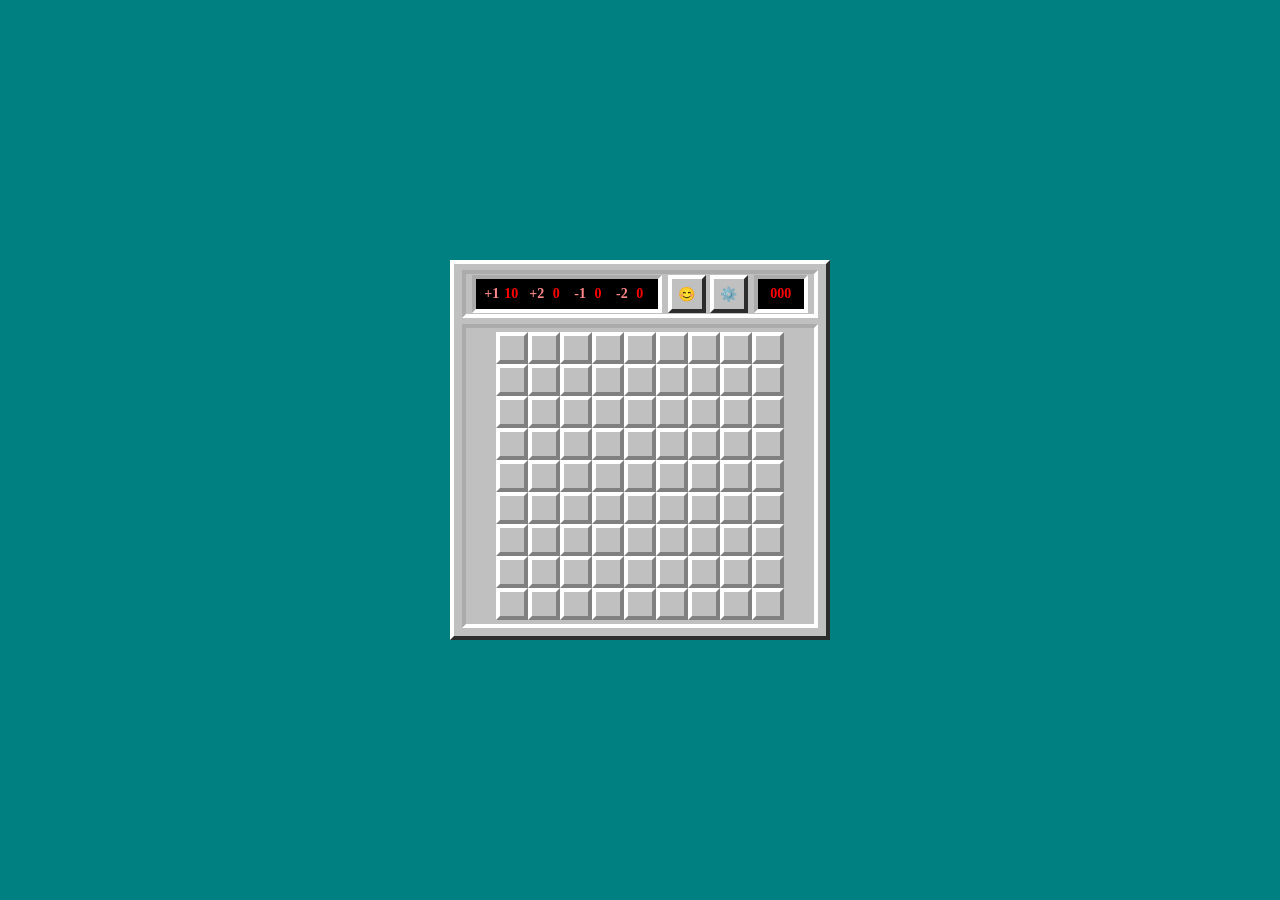
==== commit e840b7a1: "Add files via upload" ====
--- a/index.html
+++ b/index.html
@@ -1,9 +1,8 @@
 <!DOCTYPE html>
-<html lang="zh-CN">
 <head>
     <meta charset="UTF-8">
-    <meta name="viewport" content="width=device-width, initial-scale=1.0, maximum-scale=1.0, user-scalable=no, viewport-fit=cover">
     <title>扫雷^</title>
+    <link rel="icon" href="favicon.ico" type="image/x-icon">
     <style>
         :root {
             --cell-bg: #c0c0c0;
@@ -51,7 +50,6 @@
             align-items: center;
             padding: 12px;
             touch-action: pan-y;
-            font-family: 'Segoe UI', Tahoma, Geneva, Verdana, sans-serif;
         }
 
         .game-container {
@@ -77,7 +75,7 @@
             justify-content: space-between;
             align-items: center;
             background: #c0c0c0;
-            border: 2px inset #ffffff;
+            border: 4px inset #ffffff;
             padding: 4px 6px;
             margin-bottom: 6px;
             height: 48px;
@@ -89,7 +87,7 @@
         .status-mines {
             display: flex;
             background: #000000;
-            border: 2px inset #ffffff;
+            border: 4px inset #ffffff;
             padding: 2px 8px;
             gap: 8px;
             align-items: center;
@@ -101,18 +99,17 @@
             display: flex;
             align-items: center;
             gap: 2px;
-            font-family: 'Courier New', monospace;
             font-weight: bold;
             color: #ff0000;
             font-size: 14px;
             line-height: 1;
         }
         .mine-remain-item .label {
-            font-size: 12px;
+            font-size: 14px;
             color: #ff8888;
         }
         .mine-remain-item .num {
-            font-size: 18px;
+            font-size: 14px;
             min-width: 20px;
             text-align: center;
         }
@@ -130,10 +127,10 @@
             width: 38px;
             height: 38px;
             border-radius: 0px;
-            border: 2px outset;
+            border: 4px outset;
             border-color: #ffffff #808080 #808080 #ffffff;
             background: #c0c0c0;
-            font-size: 22px;
+            font-size: 14px;
             cursor: pointer;
             box-shadow: none;
             display: flex;
@@ -158,19 +155,18 @@
         }
 
         .settings-btn {
-            font-size: 18px;
+            font-size: 14px;
         }
 
         .status-timer {
             background: #000000;
-            border: 2px inset #ffffff;
+            border: 4px inset #ffffff;
             padding: 2px 6px;
             height: 38px;
             display: flex;
             align-items: center;
-            font-family: 'Courier New', monospace;
             font-weight: bold;
-            font-size: 24px;
+            font-size: 14px;
             color: #ff0000;
             letter-spacing: 2px;
             flex-shrink: 0;
@@ -183,10 +179,9 @@
             color: #ff0000;
             padding: 0;
             border-radius: 0;
-            font-size: 24px;
+            font-size: 14px;
             font-weight: bold;
             letter-spacing: 0;
-            font-family: 'Courier New', monospace;
         }
 
         .grid-wrapper {
@@ -194,7 +189,7 @@
             touch-action: pan-x pan-y;
             background: #c0c0c0;
             padding: 4px;
-            border: 2px inset #ffffff;
+            border: 4px inset #ffffff;
             border-radius: 0px;
             overflow: auto;
             flex: 1;
@@ -202,6 +197,8 @@
             -webkit-overflow-scrolling: touch;
             scrollbar-width: thin;
             scrollbar-color: #808080 #c0c0c0;
+            display: flex;
+            justify-content: center;
         }
         .grid-wrapper::-webkit-scrollbar {
             width: 8px;
@@ -214,6 +211,15 @@
         }
         .grid-wrapper::-webkit-scrollbar-track {
             background: #c0c0c0;
+        }
+
+        /* ---- 圆柱 / 球形 边框高亮 ---- */
+        .grid-wrapper.cyl-mode {
+            border-left-color: #ff0000 !important;
+            border-right-color: #ff0000 !important;
+        }
+        .grid-wrapper.sphere-mode {
+            border-color: #ff0000 !important;
         }
 
         .grid {
@@ -231,10 +237,10 @@
             align-items: center;
             justify-content: center;
             font-size: calc(var(--cell-size) * 0.6);
-            font-weight: 800;
+            font-weight: 700;
             cursor: pointer;
             transition: none;
-            border: 2px solid;
+            border: 4px solid;
             border-color: #ffffff #808080 #808080 #ffffff;
             box-shadow: none;
             color: #1a1a2e;
@@ -260,12 +266,12 @@
         
         .cell.flagged {
             background: var(--cell-bg);
-            border: 2px solid;
+            border: 4px solid;
             border-color: #ffffff #808080 #808080 #ffffff;
             box-shadow: none;
         }
         .cell.flagged .flag-label {
-            font-size: 10px;
+            font-size: 14px;
             font-weight: 700;
             line-height: 1;
             display: block;
@@ -274,7 +280,6 @@
             display: flex;
             align-items: center;
             justify-content: center;
-            font-family: 'Courier New', monospace;
         }
         .cell.flagged .flag-label.pos1 { background: var(--flag-pos1-color); color: #fff; }
         .cell.flagged .flag-label.pos2 { background: var(--flag-pos2-color); color: #fff; }
@@ -308,7 +313,6 @@
             font-size: calc(var(--cell-size) * 0.5);
             color: #ffffff;
             font-weight: bold;
-            font-family: 'Courier New', monospace;
         }
         
         .cell.right-pressed {
@@ -409,7 +413,7 @@
         .settings-header h2 { font-size: 18px; font-weight: 700; color: #1a1a2e; }
         .settings-close {
             background: #c0c0c0;
-            border: 2px outset #fff;
+            border: 4px outset #fff;
             border-color: #ffffff #808080 #808080 #ffffff;
             font-size: 20px;
             line-height: 1;
@@ -433,7 +437,7 @@
         .settings-tabs button {
             flex: 1;
             padding: 8px 0;
-            border: 2px outset #fff;
+            border: 4px outset #fff;
             border-color: #ffffff #808080 #808080 #ffffff;
             background: #c0c0c0;
             font-size: 14px;
@@ -464,11 +468,11 @@
         .settings-group label { display: block; font-size: 13px; font-weight: 600; color: #1a1a2e; margin-bottom: 4px; }
         .settings-color-row { display: flex; align-items: center; gap: 12px; }
         .settings-color-row input[type="color"] {
-            width: 44px; height: 44px; border: 2px inset #808080; padding: 2px;
+            width: 44px; height: 44px; border: 4px inset #808080; padding: 2px;
             cursor: pointer; background: #fff; flex-shrink: 0;
         }
         .settings-color-row input[type="text"] {
-            flex: 1; padding: 8px 10px; border: 2px inset #808080;
+            flex: 1; padding: 8px 10px; border: 4px inset #808080;
             font-size: 14px; font-family: monospace; background: #f8f9fa; color: #1a1a2e;
             outline: none; 
         }
@@ -476,8 +480,8 @@
         .config-group { margin-bottom: 16px; }
         .config-group label { display: block; font-size: 13px; font-weight: 600; color: #1a1a2e; margin-bottom: 4px; }
         .config-group input[type="number"] {
-            width: 100%; padding: 8px 12px; border: 2px inset #808080;
-            font-size: 16px; background: #fff; color: #1a1a2e; outline: none;
+            width: 100%; padding: 8px 12px; border: 4px inset #808080;
+            font-size: 16px; font-family: monospace; background: #fff; color: #1a1a2e; outline: none;
         }
         .config-hint { font-size: 12px; color: #4a5568; margin-top: 4px; }
 
@@ -489,7 +493,7 @@
         }
         .preset-btn {
             padding: 6px 4px;
-            border: 2px outset #fff;
+            border: 4px outset #fff;
             border-color: #ffffff #808080 #808080 #ffffff;
             background: #c0c0c0;
             font-size: 11px;
@@ -512,7 +516,7 @@
             padding-top: 12px; border-top: 2px solid #808080;
         }
         .settings-actions button {
-            flex: 1; padding: 10px; border: 2px outset #fff;
+            flex: 1; padding: 10px; border: 4px outset #fff;
             border-color: #ffffff #808080 #808080 #ffffff;
             background: #c0c0c0;
             font-size: 15px; font-weight: 600; cursor: pointer;
@@ -542,24 +546,24 @@
         }
         @media (max-width: 380px) {
             .status-mines { padding: 2px 4px; gap: 2px; height: 28px; }
-            .mine-remain-item { font-size: 8px; }
-            .mine-remain-item .label { font-size: 7px; }
-            .mine-remain-item .num { font-size: 12px; min-width: 12px; }
+            .mine-remain-item { font-size: 14px; }
+            .mine-remain-item .label { font-size: 14px; }
+            .mine-remain-item .num { font-size: 14px; min-width: 12px; }
             .reset-btn, .settings-btn { width: 28px; height: 28px; font-size: 15px; }
-            .settings-btn { font-size: 12px; }
-            .status-timer { font-size: 15px; height: 28px; min-width: 36px; }
-            .status-timer .number { font-size: 15px; }
+            .settings-btn { font-size: 14px; }
+            .status-timer { font-size: 14px; height: 28px; min-width: 36px; }
+            .status-timer .number { font-size: 14px; }
             :root { --cell-size: 24px; }
         }
         @media (max-height: 500px) and (orientation: landscape) {
             .game-container { padding: 4px 8px 6px; max-width: 100%; }
             .status-bar { height: 34px; padding: 2px 6px; margin-bottom: 4px; gap: 4px; }
             .status-mines { padding: 2px 4px; gap: 2px; height: 26px; }
-            .mine-remain-item { font-size: 8px; }
-            .mine-remain-item .num { font-size: 12px; min-width: 12px; }
+            .mine-remain-item { font-size: 14px; }
+            .mine-remain-item .num { font-size: 14px; min-width: 12px; }
             .reset-btn, .settings-btn { width: 26px; height: 26px; font-size: 14px; }
-            .settings-btn { font-size: 11px; }
-            .status-timer { font-size: 14px; height: 26px; min-width: 34px; }
+            .settings-btn { font-size: 14px; }
+            .status-timer { : 14px; height: 26px; min-width: 34px; }
             .status-timer .number { font-size: 14px; }
             :root { --cell-size: 20px; }
         }
@@ -573,7 +577,7 @@
             width: 18px;
             height: 18px;
             background: #c0c0c0;
-            border: 2px outset;
+            border: 4px outset;
             border-color: #ffffff #808080 #808080 #ffffff;
             cursor: pointer;
             position: relative;
@@ -814,7 +818,7 @@
             '--neg-num6-color': '#e72b8f',
             '--neg-num7-color': '#8f2be7',
             '--neg-num8-color': '#2b8fe7',
-            '--zero-color': '#d1d5db',
+            '--zero-color': '#ffffff',
             '--flag-pos1-color': '#ff0000',
             '--flag-pos2-color': '#ff8800',
             '--flag-neg1-color': '#0000ff',
@@ -1020,6 +1024,11 @@
             configNegTotal.value = negTotal;
             configNegDouble.value = negDouble;
             updateHints();
+
+            // 更新边框高亮
+            gridWrapper.classList.remove('cyl-mode', 'sphere-mode');
+            if (CYLINDRICAL) gridWrapper.classList.add('cyl-mode');
+            if (SPHERICAL) gridWrapper.classList.add('sphere-mode');
         }
 
         function validateConfig() {
@@ -1967,7 +1976,7 @@
             gridEl.addEventListener('contextmenu', onCellRightClick);
             gridEl.addEventListener('dblclick', onCellDoubleClick);
 
-            // ===== 新增：右键按下与抬起效果 =====
+            // ===== 右键按下与抬起效果 =====
             gridEl.addEventListener('mousedown', function(e) {
                 if (e.button !== 2) return; // 仅处理右键
                 const result = getCellFromEvent(e);
@@ -1981,7 +1990,6 @@
                 result.el.classList.remove('right-pressed');
             });
             gridEl.addEventListener('mouseleave', function(e) {
-                // 鼠标离开棋盘时清除所有右键按压残留
                 document.querySelectorAll('.cell.right-pressed').forEach(el => {
                     el.classList.remove('right-pressed');
                 });
